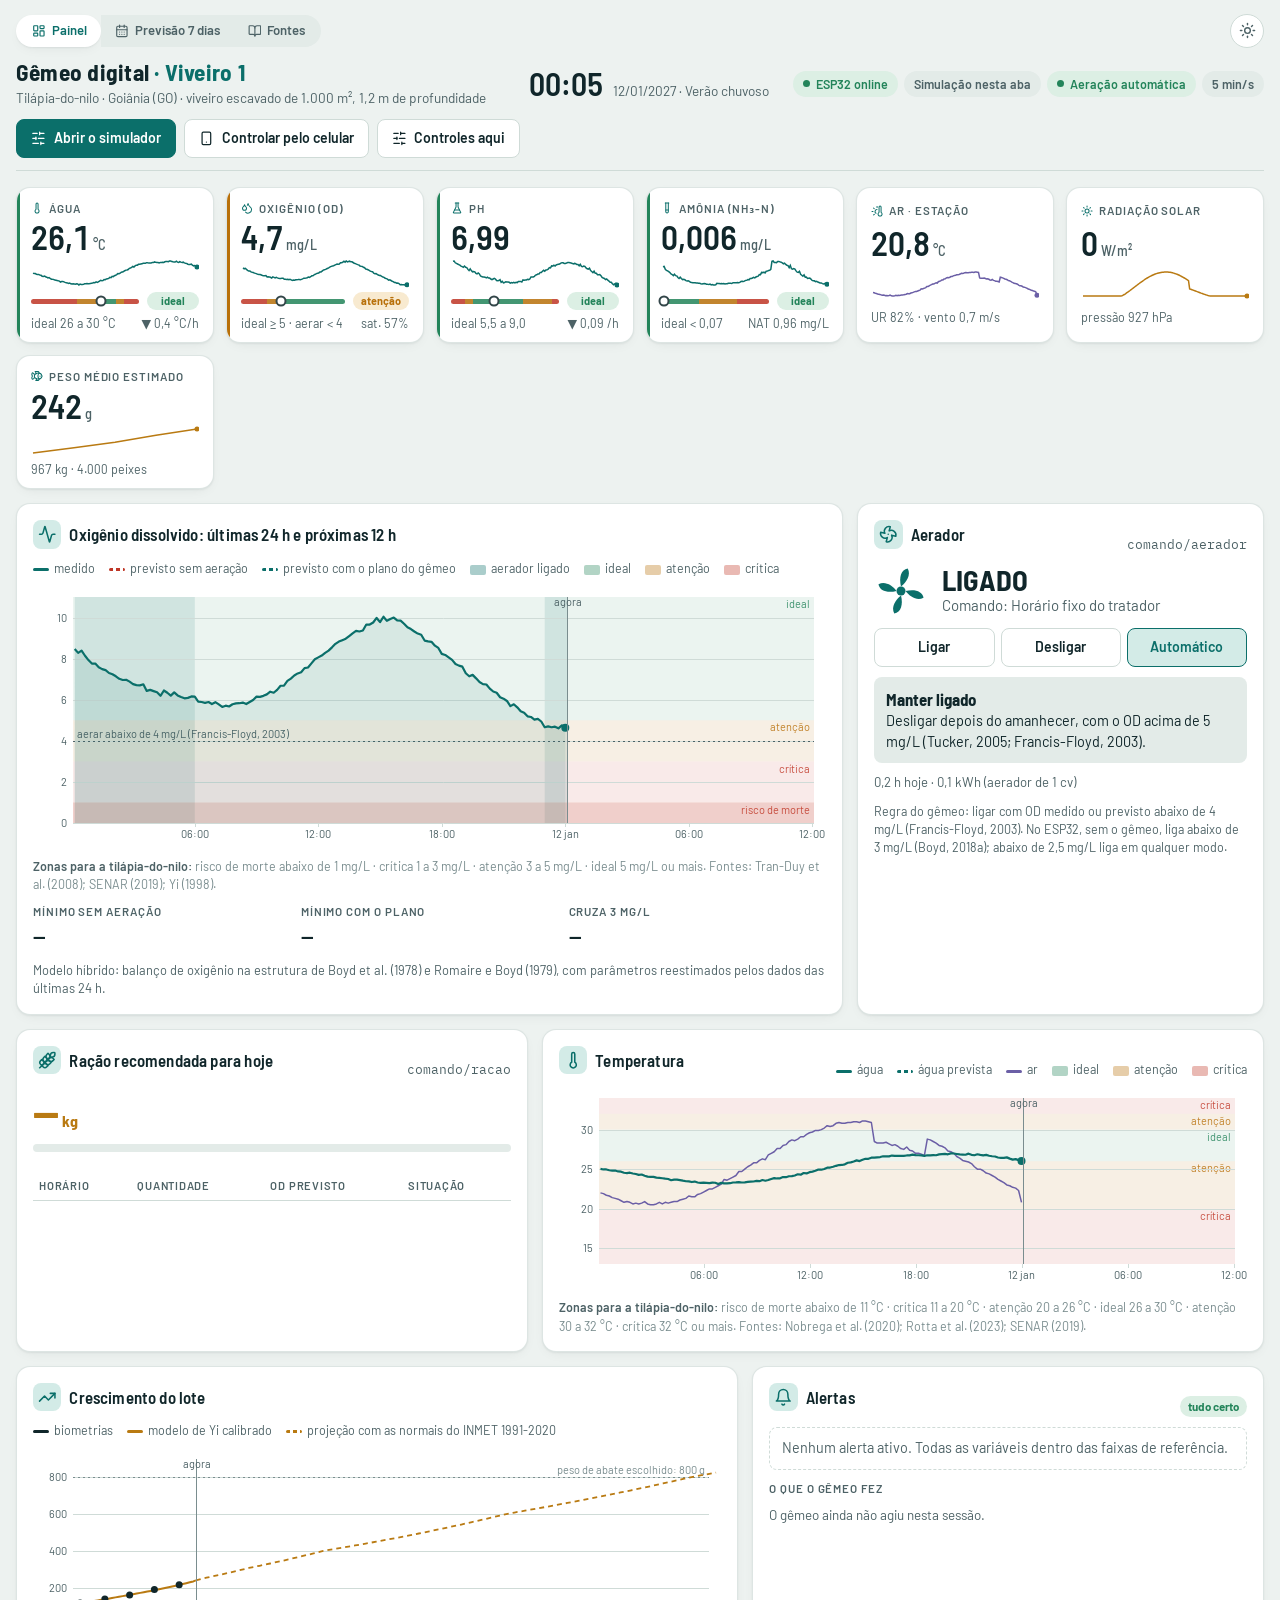
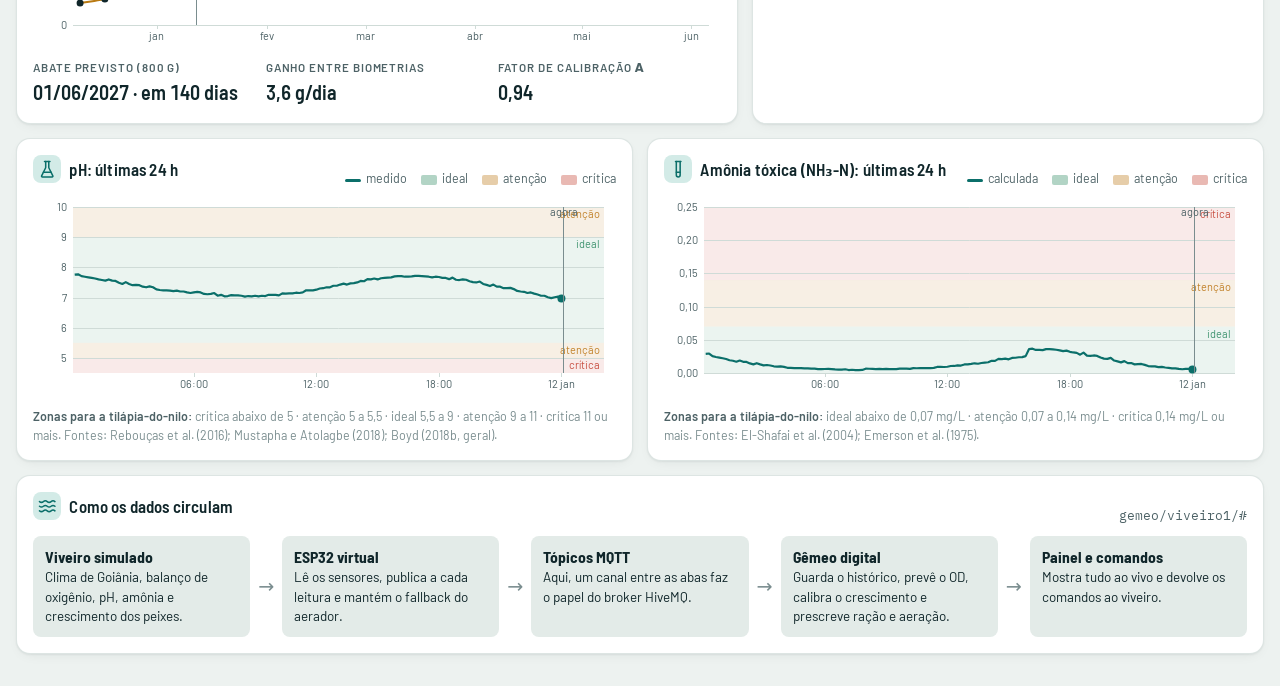
==== index.html @ 89dd5290 "Site do gêmeo digital da tilápia (GitHub Pages) Painel, simulador, previsão de 7 dias e fontes na ra" ====
<!doctype html>
<html lang="pt-BR">
<head>
<meta charset="utf-8">
<meta name="viewport" content="width=device-width, initial-scale=1, viewport-fit=cover">
<title>Gêmeo da Tilápia</title>
<meta name="claude:viewport-fit-sides" content="cover">
<link rel="preconnect" href="https://fonts.googleapis.com"><link rel="preconnect" href="https://fonts.gstatic.com" crossorigin><link rel="stylesheet" href="https://fonts.googleapis.com/css2?family=Barlow:wght@400;500;600;700&family=Barlow+Semi+Condensed:wght@500;600;700&family=IBM+Plex+Mono:wght@400;500&display=swap">
<style>
/* Layout: faixa de status no topo, linha de leituras, grade de 12 colunas com o OD como peça central */
:root {
  --bg: #edf2f0; --surface: #ffffff; --surface-2: #e3ebe8; --ink: #10262a; --ink-2: #4d6266; --ink-3: #7a8d8f;
  --line: #cfdbd7; --accent: #0b6f6a; --accent-soft: #d3ebe7; --racao: #b97a12; --ar: #6b5fa6;
  --ok: #23845a; --ok-soft: #dcefe4; --warn: #b8700a; --warn-soft: #f8ead0; --crit: #bf3626; --crit-soft: #f7dcd7;
  --font-ui: "Barlow", "Segoe UI", system-ui, sans-serif;
  --font-num: "Barlow Semi Condensed", "Barlow", "Arial Narrow", system-ui, sans-serif;
  --font-mono: "IBM Plex Mono", ui-monospace, "SFMono-Regular", Menlo, Consolas, monospace;
  --r: 10px;
}
@media (prefers-color-scheme: dark) { :root:not([data-theme="light"]) {
  --bg: #0f1216; --surface: #171b21; --surface-2: #222830; --ink: #e7eaef; --ink-2: #a5aebb; --ink-3: #6f7a88;
  --line: #2c333d; --accent: #45b8ac; --accent-soft: #1b2f30; --racao: #e5a842; --ar: #a99be6;
  --ok: #4cc38a; --ok-soft: #16291f; --warn: #eaa53c; --warn-soft: #2f2513; --crit: #f0705e; --crit-soft: #351b1a; color-scheme: dark; } }
:root[data-theme="dark"] {
  --bg: #0f1216; --surface: #171b21; --surface-2: #222830; --ink: #e7eaef; --ink-2: #a5aebb; --ink-3: #6f7a88;
  --line: #2c333d; --accent: #45b8ac; --accent-soft: #1b2f30; --racao: #e5a842; --ar: #a99be6;
  --ok: #4cc38a; --ok-soft: #16291f; --warn: #eaa53c; --warn-soft: #2f2513; --crit: #f0705e; --crit-soft: #351b1a; color-scheme: dark; }

* { box-sizing: border-box; }
[hidden] { display: none !important; }
html, body { margin: 0; }
body { background: var(--bg); color: var(--ink); font-family: var(--font-ui); font-size: 15px; line-height: 1.45;
  padding-left: max(16px, env(safe-area-inset-left, 0px)); padding-right: max(16px, env(safe-area-inset-right, 0px)); padding-block: 0 32px; }
body::before { content: ""; position: fixed; inset: 0 0 auto; height: env(safe-area-inset-top, 0px); z-index: 10; background: var(--bg); }
h1, h2, h3 { font-family: var(--font-num); text-wrap: balance; margin: 0; letter-spacing: .01em; }
h2 { font-size: 1.05rem; font-weight: 600; }
.num { font-family: var(--font-num); font-variant-numeric: tabular-nums; }
.mono { font-family: var(--font-mono); font-size: .8rem; }
.rotulo { font-size: .72rem; text-transform: uppercase; letter-spacing: .08em; color: var(--ink-2); font-weight: 600; }
.sutil { color: var(--ink-2); }
button, select, input { font: inherit; color: inherit; }
button { cursor: pointer; }
:focus-visible { outline: 2px solid var(--accent); outline-offset: 2px; }
a { color: var(--accent); }
.wrap { max-width: 1380px; margin: 0 auto; }

/* barra de status */
.topo { position: sticky; top: env(safe-area-inset-top, 0px); z-index: 5; background: var(--bg); display: flex; flex-wrap: wrap; align-items: center; gap: 12px 24px; padding-block: 14px 12px; border-bottom: 1px solid var(--line); margin-bottom: 16px; }
.marca { display: flex; flex-direction: column; gap: 2px; min-width: 0; margin-right: auto; }
.marca h1 { font-size: 1.45rem; font-weight: 700; line-height: 1.1; }
.marca h1 span { color: var(--accent); }
.marca p { margin: 0; font-size: .85rem; color: var(--ink-2); }
.relogio { display: flex; align-items: baseline; gap: 10px; }
.relogio .hora { font-family: var(--font-num); font-size: 2rem; font-weight: 600; font-variant-numeric: tabular-nums; line-height: 1; }
.relogio .data { font-size: .85rem; color: var(--ink-2); }
.chips { display: flex; flex-wrap: wrap; gap: 6px; }
.chip { display: inline-flex; align-items: center; gap: 6px; padding: 4px 10px; border-radius: 999px; font-size: .78rem; font-weight: 600; background: var(--surface-2); color: var(--ink-2); white-space: nowrap; }
.chip::before { content: ""; width: 7px; height: 7px; border-radius: 50%; background: currentColor; }
.chip.ok { background: var(--ok-soft); color: var(--ok); } .chip.warn { background: var(--warn-soft); color: var(--warn); } .chip.crit { background: var(--crit-soft); color: var(--crit); }
.chip.neutro::before { display: none; }
.acoes-topo { display: flex; gap: 8px; flex-wrap: wrap; }
.btn { display: inline-flex; align-items: center; justify-content: center; gap: 6px; padding: 8px 14px; border-radius: 8px; border: 1px solid var(--line); background: var(--surface); font-weight: 600; font-size: .88rem; text-decoration: none; color: var(--ink); }
.btn:hover { border-color: var(--accent); }
.btn.primario { background: var(--accent); border-color: var(--accent); color: var(--surface); }
.btn.ativo { background: var(--accent-soft); border-color: var(--accent); color: var(--accent); }
.btn.perigo { border-color: var(--crit); color: var(--crit); }
.btn:disabled { opacity: .5; cursor: not-allowed; }

/* leituras */
.leituras { display: grid; grid-template-columns: repeat(auto-fit, minmax(170px, 1fr)); gap: 10px; margin-bottom: 14px; }
.tile { background: var(--surface); border: 1px solid var(--line); border-radius: var(--r); padding: 12px 14px 10px; display: grid; gap: 4px; position: relative; overflow: hidden; min-width: 0; }
.tile::after { content: ""; position: absolute; left: 0; top: 0; bottom: 0; width: 4px; background: var(--estado, transparent); }
.tile[data-estado="ok"] { --estado: var(--ok); } .tile[data-estado="atencao"] { --estado: var(--warn); } .tile[data-estado="critico"] { --estado: var(--crit); background: color-mix(in srgb, var(--crit-soft) 55%, var(--surface)); }
.tile .valor { font-family: var(--font-num); font-size: 2rem; font-weight: 600; line-height: 1; font-variant-numeric: tabular-nums; }
.tile .valor small { font-size: .9rem; font-weight: 500; color: var(--ink-2); margin-left: 3px; }
.tile .ref { font-size: .75rem; color: var(--ink-3); }
.tile canvas { width: 100%; height: 30px; display: block; }
.tile .linha2 { display: flex; justify-content: space-between; gap: 8px; font-size: .78rem; color: var(--ink-2); }

/* grade principal */
.grade { display: grid; grid-template-columns: repeat(12, minmax(0, 1fr)); gap: 14px; }
.card { background: var(--surface); border: 1px solid var(--line); border-radius: var(--r); padding: 16px; min-width: 0; display: flex; flex-direction: column; gap: 10px; }
.card header { display: flex; justify-content: space-between; align-items: baseline; gap: 10px; flex-wrap: wrap; }
.s8 { grid-column: span 8; } .s4 { grid-column: span 4; } .s6 { grid-column: span 6; } .s5 { grid-column: span 5; } .s7 { grid-column: span 7; } .s12 { grid-column: span 12; }
@media (max-width: 980px) { .s8, .s4, .s6, .s5, .s7 { grid-column: span 12; } }
.grafico { width: 100%; height: 260px; display: block; }
.grafico.baixo { height: 200px; }
.legenda { display: flex; flex-wrap: wrap; gap: 4px 14px; font-size: .78rem; color: var(--ink-2); }
.legenda i { display: inline-block; width: 16px; height: 3px; border-radius: 2px; vertical-align: middle; margin-right: 5px; background: var(--c); }
.legenda i.tr { background: repeating-linear-gradient(90deg, var(--c) 0 4px, transparent 4px 7px); }
.legenda i.bloco { height: 10px; opacity: .35; }
.resumo-od { display: grid; grid-template-columns: repeat(auto-fit, minmax(150px, 1fr)); gap: 10px; }
.kv { display: grid; gap: 2px; }
.kv b { font-family: var(--font-num); font-size: 1.25rem; font-weight: 600; font-variant-numeric: tabular-nums; }

/* aerador */
.aerador-estado { display: flex; align-items: center; gap: 14px; }
.helice { width: 54px; height: 54px; flex: none; color: var(--ink-3); }
.ligado .helice { color: var(--accent); animation: girar 1.2s linear infinite; }
@keyframes girar { to { transform: rotate(360deg); } }
@media (prefers-reduced-motion: reduce) { .ligado .helice { animation: none; } }
.aerador-estado .grande { font-family: var(--font-num); font-size: 1.8rem; font-weight: 700; line-height: 1; }
.botoes { display: grid; grid-template-columns: repeat(3, 1fr); gap: 6px; }
.recomendacao { background: var(--surface-2); border-radius: 8px; padding: 10px 12px; font-size: .9rem; }
.recomendacao strong { display: block; font-family: var(--font-num); font-size: 1.05rem; }

/* ração */
.racao-total { display: flex; align-items: baseline; gap: 12px; flex-wrap: wrap; }
.racao-total .grande { font-family: var(--font-num); font-size: 2.6rem; font-weight: 700; color: var(--racao); line-height: 1; font-variant-numeric: tabular-nums; }
.barra-comp { height: 8px; border-radius: 4px; background: var(--surface-2); position: relative; overflow: hidden; }
.barra-comp span { position: absolute; inset: 0 auto 0 0; background: var(--racao); border-radius: 4px; }
table { width: 100%; border-collapse: collapse; font-size: .88rem; }
th { text-align: left; font-size: .7rem; text-transform: uppercase; letter-spacing: .07em; color: var(--ink-2); font-weight: 600; padding: 6px 6px; border-bottom: 1px solid var(--line); }
td { padding: 7px 6px; border-bottom: 1px solid var(--line); font-variant-numeric: tabular-nums; }
tr:last-child td { border-bottom: 0; }
.tabela-rolagem { overflow-x: auto; }
.pill { display: inline-block; padding: 2px 8px; border-radius: 999px; font-size: .72rem; font-weight: 700; background: var(--surface-2); color: var(--ink-2); }
.pill.ok { background: var(--ok-soft); color: var(--ok); } .pill.warn { background: var(--warn-soft); color: var(--warn); } .pill.crit { background: var(--crit-soft); color: var(--crit); }

/* alertas */
.lista { display: grid; gap: 8px; margin: 0; padding: 0; list-style: none; }
.alerta { display: grid; grid-template-columns: auto 1fr; gap: 2px 10px; padding: 10px 12px; border-radius: 8px; background: var(--surface-2); }
.alerta .marcador { grid-row: span 2; width: 10px; height: 10px; border-radius: 50%; margin-top: 6px; background: var(--ink-3); }
.alerta.critico { background: var(--crit-soft); } .alerta.critico .marcador { background: var(--crit); }
.alerta.atencao { background: var(--warn-soft); } .alerta.atencao .marcador { background: var(--warn); }
.alerta b { font-size: .92rem; } .alerta span { font-size: .84rem; color: var(--ink-2); }
.vazio { color: var(--ink-2); font-size: .9rem; padding: 10px 12px; border: 1px dashed var(--line); border-radius: 8px; }
.log { list-style: none; margin: 0; padding: 0; display: grid; gap: 4px; max-height: 210px; overflow-y: auto; font-size: .84rem; }
.log li { display: grid; grid-template-columns: 52px 1fr; gap: 8px; }
.log li.sutil { display: block; }
.log time { color: var(--ink-3); font-family: var(--font-num); font-variant-numeric: tabular-nums; }

/* arquitetura */
.fluxo { display: flex; flex-wrap: wrap; gap: 8px; align-items: stretch; }
.fluxo div { flex: 1 1 160px; background: var(--surface-2); border-radius: 8px; padding: 10px 12px; font-size: .84rem; min-width: 0; }
.fluxo div b { display: block; font-family: var(--font-num); font-size: .98rem; }
.fluxo .seta { flex: 0 0 auto; background: none; padding: 0; align-self: center; color: var(--ink-3); font-size: 1.2rem; }
@media (max-width: 700px) { .fluxo .seta { display: none; } }

/* simulador */
.controles { display: grid; grid-template-columns: repeat(12, minmax(0, 1fr)); gap: 14px; }
.eventos { display: grid; grid-template-columns: repeat(auto-fit, minmax(210px, 1fr)); gap: 8px; }
.evento { text-align: left; padding: 10px 12px; border-radius: 8px; border: 1px solid var(--line); background: var(--surface); display: grid; gap: 2px; }
.evento:hover { border-color: var(--accent); background: var(--accent-soft); }
.evento b { font-family: var(--font-num); font-size: 1rem; }
.evento span { font-size: .8rem; color: var(--ink-2); }
.evento.ativo { border-color: var(--accent); background: var(--accent-soft); }
.slider { display: grid; grid-template-columns: 1fr auto; gap: 4px 10px; align-items: center; padding-block: 6px; border-bottom: 1px solid var(--line); }
.slider:last-child { border-bottom: 0; }
.slider label { font-weight: 600; font-size: .9rem; }
.slider output { font-family: var(--font-num); font-size: 1.2rem; font-weight: 600; font-variant-numeric: tabular-nums; text-align: right; }
.slider input[type=range] { grid-column: span 2; width: 100%; accent-color: var(--accent); }
.slider .opcoes { grid-column: span 2; display: flex; gap: 12px; flex-wrap: wrap; font-size: .8rem; color: var(--ink-2); }
.alternar { display: flex; align-items: center; justify-content: space-between; gap: 10px; padding-block: 8px; border-bottom: 1px solid var(--line); }
.alternar:last-child { border-bottom: 0; }
.alternar label { font-weight: 600; font-size: .9rem; }
.alternar small { display: block; font-weight: 400; color: var(--ink-2); font-size: .8rem; }
.troca { appearance: none; width: 44px; height: 24px; border-radius: 12px; background: var(--surface-2); border: 1px solid var(--line); position: relative; cursor: pointer; flex: none; }
.troca::after { content: ""; position: absolute; top: 2px; left: 2px; width: 18px; height: 18px; border-radius: 50%; background: var(--ink-3); transition: transform .15s; }
.troca:checked { background: var(--accent); border-color: var(--accent); }
.troca:checked::after { transform: translateX(20px); background: var(--surface); }
.velocidades { display: flex; flex-wrap: wrap; gap: 4px; }
.velocidades .btn { padding: 6px 10px; font-size: .8rem; }
.mensagens { font-family: var(--font-mono); font-size: .76rem; background: var(--surface-2); border-radius: 8px; padding: 10px; max-height: 260px; overflow: auto; white-space: pre; line-height: 1.55; }
.mensagens .top { color: var(--accent); }
.comp td:nth-child(2), .comp td:nth-child(3), .comp th:nth-child(2), .comp th:nth-child(3) { text-align: right; }
.melhor { color: var(--ok); font-weight: 700; }

/* gaveta do simulador interno */
.gaveta { position: fixed; inset: 0 0 0 auto; width: min(560px, 100%); background: var(--bg); border-left: 1px solid var(--line); z-index: 20; overflow-y: auto;
  padding: calc(16px + env(safe-area-inset-top, 0px)) max(16px, env(safe-area-inset-right, 0px)) calc(24px + env(safe-area-inset-bottom, 0px)) 16px; box-shadow: -12px 0 30px rgba(0,0,0,.18); }
.gaveta .controles > * { grid-column: span 12 !important; }
.gaveta-topo { display: flex; justify-content: space-between; align-items: center; gap: 10px; margin-bottom: 12px; }
.aviso { padding: 10px 14px; border-radius: 8px; background: var(--warn-soft); color: var(--ink); margin-bottom: 14px; display: flex; gap: 12px; align-items: center; flex-wrap: wrap; justify-content: space-between; }

.fonte-zona { margin: 0; font-size: .78rem; color: var(--ink-3); }
.fonte-zona b { color: var(--ink-2); font-weight: 600; }

/* navegação entre as páginas */
.abas { flex-basis: 100%; display: flex; flex-wrap: wrap; gap: 4px; margin-bottom: -4px; }
.abas a, .abas button { font-family: inherit; cursor: pointer; background: none; padding: 4px 10px; border-radius: 999px; font-size: .82rem; font-weight: 600; color: var(--ink-2); text-decoration: none; border: 1px solid transparent; }
.abas a:hover, .abas button:hover { color: var(--accent); border-color: var(--line); }
.abas a[aria-current="page"], .abas button[aria-current="page"] { background: var(--accent-soft); color: var(--accent); }
/* aba Previsão */
.dias { display: grid; grid-template-columns: repeat(7, minmax(0, 1fr)); gap: 10px; margin-bottom: 14px; }
@media (max-width: 980px) { .dias { grid-template-columns: repeat(auto-fill, minmax(140px, 1fr)); } }
.dia { background: var(--surface); border: 1px solid var(--line); border-radius: var(--r); padding: 10px 12px; display: grid; gap: 4px; position: relative; overflow: hidden; min-width: 0; }
.dia::after { content: ""; position: absolute; left: 0; right: 0; top: 0; height: 4px; background: var(--estado, transparent); }
.dia[data-estado="ok"] { --estado: var(--ok); } .dia[data-estado="atencao"] { --estado: var(--warn); } .dia[data-estado="critico"] { --estado: var(--crit); }
.dia .nome { font-weight: 700; font-size: .95rem; } .dia .nome small { font-weight: 500; color: var(--ink-2); margin-left: 4px; }
.dia .temps { font-family: var(--font-num); font-size: 1.35rem; font-weight: 600; font-variant-numeric: tabular-nums; }
.dia .temps small { font-size: .95rem; color: var(--ink-2); font-weight: 500; }
.dia .det { font-size: .76rem; color: var(--ink-2); display: grid; gap: 1px; }
.dia .agua { font-size: .8rem; font-weight: 600; }
table.consequencias td { vertical-align: top; }
table.consequencias ul { margin: 0; padding-left: 16px; display: grid; gap: 4px; }
table.consequencias li.critico::marker { color: var(--crit); } table.consequencias li.atencao::marker { color: var(--warn); }
.ref { color: var(--ink-3); font-size: .76rem; }
.limiar { color: var(--warn); font-size: .72rem; font-weight: 600; }
.resumo-semana { display: grid; gap: 12px; }
/* aba Fontes */
.biblio { margin: 0; padding-left: 20px; display: grid; gap: 8px; font-size: .86rem; }
.biblio a { color: var(--accent); word-break: break-all; }
.pill.info { background: var(--accent-soft); color: var(--accent); }
.tabela-rolagem { overflow-x: auto; }
.pill { white-space: nowrap; }
.barra-pv { display: flex; flex-wrap: wrap; align-items: center; justify-content: space-between; gap: 10px; margin-bottom: 14px; }
/* blocos de leitura com altura estável: o rodapé nunca quebra linha */
.tile .linha2 { white-space: nowrap; min-height: 1.3em; font-variant-numeric: tabular-nums; }
.tile .linha2 span { overflow: hidden; text-overflow: ellipsis; min-width: 0; }
.tile .linha2 span:first-child { flex: 0 1 auto; } .tile .linha2 span:last-child { flex: 0 1 auto; text-align: right; }
.tile .linha2 span:empty { display: none; }
.tile .rotulo { white-space: nowrap; overflow: hidden; text-overflow: ellipsis; }
.tile .valor { white-space: nowrap; }
.chip { white-space: nowrap; font-variant-numeric: tabular-nums; }

/* ---- refinamento visual: ícones Lucide, cartões com elevação, régua de zonas ---- */
:root { --r: 14px; --sombra: 0 1px 2px rgb(16 38 42 / .06), 0 4px 14px -6px rgb(16 38 42 / .10); }
@media (prefers-color-scheme: dark) { :root:not([data-theme="light"]) { --sombra: 0 1px 2px rgb(0 0 0 / .35), 0 6px 18px -8px rgb(0 0 0 / .5); } }
:root[data-theme="dark"] { --sombra: 0 1px 2px rgb(0 0 0 / .35), 0 6px 18px -8px rgb(0 0 0 / .5); }
.ic { width: 1.05em; height: 1.05em; flex: none; vertical-align: -0.16em; }
.card, .tile, .dia { box-shadow: var(--sombra); border-color: color-mix(in srgb, var(--line) 70%, transparent); }
.card h2 { display: inline-flex; align-items: center; gap: 8px; }
.card h2 .ic { color: var(--accent); width: 1.1em; height: 1.1em; padding: 5px; box-sizing: content-box; border-radius: 8px; background: var(--accent-soft); }
.tile .rotulo { display: flex; align-items: center; gap: 6px; }
.tile .rotulo .ic { color: var(--accent); }
.tile::after { width: 3px; }
.btn .ic { margin-right: 2px; }
.abas { gap: 0; margin-bottom: 0; }
.abas a, .abas button { display: inline-flex; align-items: center; gap: 6px; padding: 6px 14px; border: 0; border-radius: 0; background: var(--surface-2); }
.abas > :first-child { border-radius: 999px 0 0 999px; padding-left: 16px; } .abas > :last-child { border-radius: 0 999px 999px 0; padding-right: 16px; }
.abas a[aria-current="page"], .abas button[aria-current="page"] { border-radius: 999px; }
.abas a[aria-current="page"], .abas button[aria-current="page"] { background: var(--surface); color: var(--accent); box-shadow: var(--sombra); }
.regua-linha { display: flex; align-items: center; gap: 8px; min-height: 18px; }
.regua-linha .regua { flex: 1; }
.selo { font-size: .68rem; font-weight: 700; padding: 1px 8px; border-radius: 999px; background: var(--surface-2); color: var(--ink-2); white-space: nowrap; }
.selo:empty { visibility: hidden; }
.selo { min-width: 52px; text-align: center; }
.selo[data-nivel="ideal"] { background: var(--ok-soft); color: var(--ok); }
.selo[data-nivel="atencao"] { background: var(--warn-soft); color: var(--warn); }
.selo[data-nivel="critico"], .selo[data-nivel="morte"] { background: var(--crit-soft); color: var(--crit); }
.regua { position: relative; height: 5px; border-radius: 999px; opacity: .85; margin: 2px 0 1px; }
.regua b { position: absolute; top: 50%; width: 11px; height: 11px; border-radius: 50%; background: var(--surface); border: 2.5px solid var(--ink); transform: translate(-50%, -50%); transition: left .4s ease; }
.leituras { gap: 12px; }
.tile .valor { font-size: 2.1rem; }

/* linha das abas com o botão de tema */
.linha-abas { flex-basis: 100%; display: flex; align-items: center; justify-content: space-between; gap: 8px; }
.linha-abas .abas { flex-basis: auto; }
.bt-tema { display: inline-flex; align-items: center; justify-content: center; width: 34px; height: 34px; border-radius: 999px; border: 1px solid var(--line); background: var(--surface); color: var(--ink-2); padding: 0; }
.bt-tema:hover { color: var(--accent); border-color: var(--accent); }
.bt-tema .ic { width: 17px; height: 17px; }
.bt-tema .ic-lua { display: none; }
:root[data-theme="dark"] .bt-tema .ic-sol { display: none; } :root[data-theme="dark"] .bt-tema .ic-lua { display: inline; }
@media (prefers-color-scheme: dark) { :root:not([data-theme="light"]) .bt-tema .ic-sol { display: none; } :root:not([data-theme="light"]) .bt-tema .ic-lua { display: inline; } }

/* janela do QR code */
.modal { position: fixed; inset: 0; z-index: 50; background: rgb(0 0 0 / .45); display: grid; place-items: center; padding: 16px; }
.modal-caixa { background: var(--surface); color: var(--ink); border-radius: var(--r); box-shadow: var(--sombra); padding: 18px; width: min(420px, 100%); display: grid; gap: 12px; }
.modal-topo { display: flex; justify-content: space-between; align-items: center; gap: 10px; }
.modal-topo h2 { display: inline-flex; align-items: center; gap: 8px; }
.mc-qr { background: #fff; border-radius: 10px; padding: 10px; width: min(260px, 100%); margin: 0 auto; }
.mc-qr svg { display: block; width: 100%; height: auto; }
.mc-url { text-align: center; font-size: .95rem; word-break: break-all; margin: 0; color: var(--accent); }
.mc-config { display: grid; gap: 10px; }
.mc-config label { display: grid; gap: 4px; font-size: .8rem; color: var(--ink-2); font-weight: 600; }
.mc-config input { padding: 8px 10px; border-radius: 8px; border: 1px solid var(--line); background: var(--bg); font-size: .9rem; }
.mc-config details { display: grid; gap: 8px; font-size: .85rem; } .mc-config summary { cursor: pointer; color: var(--ink-2); }
.mc-config details[open] label { margin-top: 8px; }
#mc-estado { justify-self: center; }

</style>
</head>
<body>
<div class="wrap">
  <header class="topo">
    <div class="linha-abas"><nav class="abas" role="tablist" aria-label="Seções do gêmeo"><button role="tab" data-vista="painel" aria-current="page"><svg class="ic" viewBox="0 0 24 24" fill="none" stroke="currentColor" stroke-width="2" stroke-linecap="round" stroke-linejoin="round" aria-hidden="true"><rect width="7" height="9" x="3" y="3" rx="1" /> <rect width="7" height="5" x="14" y="3" rx="1" /> <rect width="7" height="9" x="14" y="12" rx="1" /> <rect width="7" height="5" x="3" y="16" rx="1" /></svg>Painel</button><button role="tab" data-vista="previsao"><svg class="ic" viewBox="0 0 24 24" fill="none" stroke="currentColor" stroke-width="2" stroke-linecap="round" stroke-linejoin="round" aria-hidden="true"><path d="M8 2v4" /> <path d="M16 2v4" /> <rect width="18" height="18" x="3" y="4" rx="2" /> <path d="M3 10h18" /> <path d="M8 14h.01" /> <path d="M12 14h.01" /> <path d="M16 14h.01" /> <path d="M8 18h.01" /> <path d="M12 18h.01" /> <path d="M16 18h.01" /></svg>Previsão 7 dias</button><button role="tab" data-vista="fontes"><svg class="ic" viewBox="0 0 24 24" fill="none" stroke="currentColor" stroke-width="2" stroke-linecap="round" stroke-linejoin="round" aria-hidden="true"><path d="M12 7v14" /> <path d="M3 18a1 1 0 0 1-1-1V4a1 1 0 0 1 1-1h5a4 4 0 0 1 4 4 4 4 0 0 1 4-4h5a1 1 0 0 1 1 1v13a1 1 0 0 1-1 1h-6a3 3 0 0 0-3 3 3 3 0 0 0-3-3z" /></svg>Fontes</button></nav><button class="bt-tema" id="bt-tema" type="button" aria-label="Alternar tema claro e escuro" title="Tema claro / escuro"><span class="ic-sol"><svg class="ic" viewBox="0 0 24 24" fill="none" stroke="currentColor" stroke-width="2" stroke-linecap="round" stroke-linejoin="round" aria-hidden="true"><circle cx="12" cy="12" r="4" /> <path d="M12 2v2" /> <path d="M12 20v2" /> <path d="m4.93 4.93 1.41 1.41" /> <path d="m17.66 17.66 1.41 1.41" /> <path d="M2 12h2" /> <path d="M20 12h2" /> <path d="m6.34 17.66-1.41 1.41" /> <path d="m19.07 4.93-1.41 1.41" /></svg></span><span class="ic-lua"><svg class="ic" viewBox="0 0 24 24" fill="none" stroke="currentColor" stroke-width="2" stroke-linecap="round" stroke-linejoin="round" aria-hidden="true"><path d="M12 3a6 6 0 0 0 9 9 9 9 0 1 1-9-9Z" /></svg></span></button></div>
    <div class="marca">
      <h1>Gêmeo digital <span>· Viveiro 1</span></h1>
      <p>Tilápia-do-nilo · Goiânia (GO) · viveiro escavado de 1.000 m², 1,2 m de profundidade</p>
    </div>
    <div class="relogio"><span class="hora" id="hora">--:--</span><span class="data" id="data">carregando</span></div>
    <div class="chips">
      <span class="chip" id="chip-disp">ESP32</span>
      <span class="chip neutro" id="chip-fonte">Procurando simulador</span>
      <span class="chip" id="chip-aer">Aeração</span>
      <span class="chip neutro" id="chip-vel"></span>
    </div>
    <div class="acoes-topo">
      <a class="btn primario" href="simulador.html" target="_blank" rel="opener" id="bt-abrir-sim"><svg class="ic" viewBox="0 0 24 24" fill="none" stroke="currentColor" stroke-width="2" stroke-linecap="round" stroke-linejoin="round" aria-hidden="true"><line x1="21" x2="14" y1="4" y2="4" /> <line x1="10" x2="3" y1="4" y2="4" /> <line x1="21" x2="12" y1="12" y2="12" /> <line x1="8" x2="3" y1="12" y2="12" /> <line x1="21" x2="16" y1="20" y2="20" /> <line x1="12" x2="3" y1="20" y2="20" /> <line x1="14" x2="14" y1="2" y2="6" /> <line x1="8" x2="8" y1="10" y2="14" /> <line x1="16" x2="16" y1="18" y2="22" /></svg>Abrir o simulador</a>
      <button class="btn" id="bt-celular" hidden><svg class="ic" viewBox="0 0 24 24" fill="none" stroke="currentColor" stroke-width="2" stroke-linecap="round" stroke-linejoin="round" aria-hidden="true"><rect width="14" height="20" x="5" y="2" rx="2" ry="2" /> <path d="M12 18h.01" /></svg>Controlar pelo celular</button>
      <button class="btn" id="bt-controles" hidden><svg class="ic" viewBox="0 0 24 24" fill="none" stroke="currentColor" stroke-width="2" stroke-linecap="round" stroke-linejoin="round" aria-hidden="true"><line x1="21" x2="14" y1="4" y2="4" /> <line x1="10" x2="3" y1="4" y2="4" /> <line x1="21" x2="12" y1="12" y2="12" /> <line x1="8" x2="3" y1="12" y2="12" /> <line x1="21" x2="16" y1="20" y2="20" /> <line x1="12" x2="3" y1="20" y2="20" /> <line x1="14" x2="14" y1="2" y2="6" /> <line x1="8" x2="8" y1="10" y2="14" /> <line x1="16" x2="16" y1="18" y2="22" /></svg>Controles aqui</button>
    </div>
  </header>

  <div id="vista-painel">
  <div class="aviso" id="aviso-parado" hidden>
    <span>O simulador parou de enviar dados (a aba foi fechada ou está em segundo plano).</span>
    <button class="btn" id="bt-rodar-aqui">Rodar a simulação nesta aba</button>
  </div>
  <div class="aviso" id="aviso-offline" hidden><span id="aviso-offline-txt"></span></div>

  <section class="leituras" aria-label="Leituras atuais">
    <div class="tile" id="t-temp"><span class="rotulo"><svg class="ic" viewBox="0 0 24 24" fill="none" stroke="currentColor" stroke-width="2" stroke-linecap="round" stroke-linejoin="round" aria-hidden="true"><path d="M14 4v10.54a4 4 0 1 1-4 0V4a2 2 0 0 1 4 0Z" /></svg>Água</span><span class="valor">--</span><canvas aria-hidden="true"></canvas><div class="regua-linha"><div class="regua" aria-hidden="true"><b></b></div><span class="selo"></span></div><div class="linha2"><span>ideal 26 a 30 °C</span><span></span></div></div>
    <div class="tile" id="t-od"><span class="rotulo"><svg class="ic" viewBox="0 0 24 24" fill="none" stroke="currentColor" stroke-width="2" stroke-linecap="round" stroke-linejoin="round" aria-hidden="true"><path d="M7 16.3c2.2 0 4-1.83 4-4.05 0-1.16-.57-2.26-1.71-3.19S7.29 6.75 7 5.3c-.29 1.45-1.14 2.84-2.29 3.76S3 11.1 3 12.25c0 2.22 1.8 4.05 4 4.05z" /> <path d="M12.56 6.6A10.97 10.97 0 0 0 14 3.02c.5 2.5 2 4.9 4 6.5s3 3.5 3 5.5a6.98 6.98 0 0 1-11.91 4.97" /></svg>Oxigênio (OD)</span><span class="valor">--</span><canvas aria-hidden="true"></canvas><div class="regua-linha"><div class="regua" aria-hidden="true"><b></b></div><span class="selo"></span></div><div class="linha2"><span>ideal ≥ 5 · aerar &lt; 4</span><span></span></div></div>
    <div class="tile" id="t-ph"><span class="rotulo"><svg class="ic" viewBox="0 0 24 24" fill="none" stroke="currentColor" stroke-width="2" stroke-linecap="round" stroke-linejoin="round" aria-hidden="true"><path d="M10 2v7.527a2 2 0 0 1-.211.896L4.72 20.55a1 1 0 0 0 .9 1.45h12.76a1 1 0 0 0 .9-1.45l-5.069-10.127A2 2 0 0 1 14 9.527V2" /> <path d="M8.5 2h7" /> <path d="M7 16h10" /></svg>pH</span><span class="valor">--</span><canvas aria-hidden="true"></canvas><div class="regua-linha"><div class="regua" aria-hidden="true"><b></b></div><span class="selo"></span></div><div class="linha2"><span>ideal 5,5 a 9,0</span><span></span></div></div>
    <div class="tile" id="t-nh3"><span class="rotulo"><svg class="ic" viewBox="0 0 24 24" fill="none" stroke="currentColor" stroke-width="2" stroke-linecap="round" stroke-linejoin="round" aria-hidden="true"><path d="M14.5 2v17.5c0 1.4-1.1 2.5-2.5 2.5c-1.4 0-2.5-1.1-2.5-2.5V2" /> <path d="M8.5 2h7" /> <path d="M14.5 16h-5" /></svg>Amônia (NH₃-N)</span><span class="valor">--</span><canvas aria-hidden="true"></canvas><div class="regua-linha"><div class="regua" aria-hidden="true"><b></b></div><span class="selo"></span></div><div class="linha2"><span>ideal &lt; 0,07</span><span></span></div></div>
    <div class="tile" id="t-ar"><span class="rotulo"><svg class="ic" viewBox="0 0 24 24" fill="none" stroke="currentColor" stroke-width="2" stroke-linecap="round" stroke-linejoin="round" aria-hidden="true"><path d="M12 9a4 4 0 0 0-2 7.5" /> <path d="M12 3v2" /> <path d="m6.6 18.4-1.4 1.4" /> <path d="M20 4v10.54a4 4 0 1 1-4 0V4a2 2 0 0 1 4 0Z" /> <path d="M4 13H2" /> <path d="M6.34 7.34 4.93 5.93" /></svg>Ar · estação</span><span class="valor">--</span><canvas aria-hidden="true"></canvas><div class="linha2"><span></span><span></span></div></div>
    <div class="tile" id="t-sol"><span class="rotulo"><svg class="ic" viewBox="0 0 24 24" fill="none" stroke="currentColor" stroke-width="2" stroke-linecap="round" stroke-linejoin="round" aria-hidden="true"><circle cx="12" cy="12" r="4" /> <path d="M12 2v2" /> <path d="M12 20v2" /> <path d="m4.93 4.93 1.41 1.41" /> <path d="m17.66 17.66 1.41 1.41" /> <path d="M2 12h2" /> <path d="M20 12h2" /> <path d="m6.34 17.66-1.41 1.41" /> <path d="m19.07 4.93-1.41 1.41" /></svg>Radiação solar</span><span class="valor">--</span><canvas aria-hidden="true"></canvas><div class="linha2"><span></span><span></span></div></div>
    <div class="tile" id="t-peixe"><span class="rotulo"><svg class="ic" viewBox="0 0 24 24" fill="none" stroke="currentColor" stroke-width="2" stroke-linecap="round" stroke-linejoin="round" aria-hidden="true"><path d="M6.5 12c.94-3.46 4.94-6 8.5-6 3.56 0 6.06 2.54 7 6-.94 3.47-3.44 6-7 6s-7.56-2.53-8.5-6Z" /> <path d="M18 12v.5" /> <path d="M16 17.93a9.77 9.77 0 0 1 0-11.86" /> <path d="M7 10.67C7 8 5.58 5.97 2.73 5.5c-1 1.5-1 5 .23 6.5-1.24 1.5-1.24 5-.23 6.5C5.58 18.03 7 16 7 13.33" /> <path d="M10.46 7.26C10.2 5.88 9.17 4.24 8 3h5.8a2 2 0 0 1 1.98 1.67l.23 1.4" /> <path d="m16.01 17.93-.23 1.4A2 2 0 0 1 13.8 21H9.5a5.96 5.96 0 0 0 1.49-3.98" /></svg>Peso médio estimado</span><span class="valor">--</span><canvas aria-hidden="true"></canvas><div class="linha2"><span></span><span></span></div></div>
  </section>

  <main class="grade">
    <article class="card s8">
      <header><h2><svg class="ic" viewBox="0 0 24 24" fill="none" stroke="currentColor" stroke-width="2" stroke-linecap="round" stroke-linejoin="round" aria-hidden="true"><path d="M22 12h-2.48a2 2 0 0 0-1.93 1.46l-2.35 8.36a.25.25 0 0 1-.48 0L9.24 2.18a.25.25 0 0 0-.48 0l-2.35 8.36A2 2 0 0 1 4.49 12H2" /></svg>Oxigênio dissolvido: últimas 24 h e próximas 12 h</h2>
        <div class="legenda"><span><i style="--c:var(--accent)"></i>medido</span><span><i class="tr" style="--c:var(--crit)"></i>previsto sem aeração</span><span><i class="tr" style="--c:var(--accent)"></i>previsto com o plano do gêmeo</span><span><i class="bloco" style="--c:var(--accent)"></i>aerador ligado</span><span><i class="bloco" style="--c:var(--ok)"></i>ideal</span><span><i class="bloco" style="--c:var(--warn)"></i>atenção</span><span><i class="bloco" style="--c:var(--crit)"></i>crítica</span></div>
      </header>
      <canvas class="grafico" id="g-od" role="img" aria-label="Gráfico do oxigênio dissolvido medido e previsto"></canvas>
      <p class="fonte-zona" data-zona="od"></p>
      <div class="resumo-od">
        <div class="kv"><span class="rotulo">Mínimo sem aeração</span><b id="od-min">--</b></div>
        <div class="kv"><span class="rotulo">Mínimo com o plano</span><b id="od-plano">--</b></div>
        <div class="kv"><span class="rotulo">Cruza 3 mg/L</span><b id="od-cruza">--</b></div>
      </div>
      <p class="sutil" style="margin:0;font-size:.8rem">Modelo híbrido: balanço de oxigênio na estrutura de Boyd et al. (1978) e Romaire e Boyd (1979), com parâmetros reestimados pelos dados das últimas 24 h. <span id="od-modelo"></span></p>
    </article>

    <aside class="card s4" id="aerador">
      <header><h2><svg class="ic" viewBox="0 0 24 24" fill="none" stroke="currentColor" stroke-width="2" stroke-linecap="round" stroke-linejoin="round" aria-hidden="true"><path d="M10.827 16.379a6.082 6.082 0 0 1-8.618-7.002l5.412 1.45a6.082 6.082 0 0 1 7.002-8.618l-1.45 5.412a6.082 6.082 0 0 1 8.618 7.002l-5.412-1.45a6.082 6.082 0 0 1-7.002 8.618l1.45-5.412Z" /> <path d="M12 12v.01" /></svg>Aerador</h2><span class="sutil mono">comando/aerador</span></header>
      <div class="aerador-estado">
        <svg class="helice" viewBox="0 0 48 48" aria-hidden="true"><g fill="currentColor"><circle cx="24" cy="24" r="4"/><path d="M24 20c-2-8 0-15 6-16 3 6-1 12-6 16z"/><path d="M28 24c8-2 15 0 16 6-6 3-12-1-16-6z"/><path d="M24 28c2 8 0 15-6 16-3-6 1-12 6-16z"/><path d="M20 24c-8 2-15 0-16-6 6-3 12 1 16 6z"/></g></svg>
        <div><div class="grande" id="aer-estado">--</div><div class="sutil" id="aer-origem"></div></div>
      </div>
      <div class="botoes">
        <button class="btn" id="bt-ligar">Ligar</button>
        <button class="btn" id="bt-desligar">Desligar</button>
        <button class="btn" id="bt-auto">Automático</button>
      </div>
      <div class="recomendacao" id="aer-rec"></div>
      <p class="sutil" style="margin:0;font-size:.82rem" id="aer-horas"></p>
      <p class="sutil" style="margin:0;font-size:.78rem">Regra do gêmeo: ligar com OD medido ou previsto abaixo de 4 mg/L (Francis-Floyd, 2003). No ESP32, sem o gêmeo, liga abaixo de 3 mg/L (Boyd, 2018a); abaixo de 2,5 mg/L liga em qualquer modo.</p>
    </aside>

    <article class="card s5">
      <header><h2><svg class="ic" viewBox="0 0 24 24" fill="none" stroke="currentColor" stroke-width="2" stroke-linecap="round" stroke-linejoin="round" aria-hidden="true"><path d="M2 22 16 8" /> <path d="M3.47 12.53 5 11l1.53 1.53a3.5 3.5 0 0 1 0 4.94L5 19l-1.53-1.53a3.5 3.5 0 0 1 0-4.94Z" /> <path d="M7.47 8.53 9 7l1.53 1.53a3.5 3.5 0 0 1 0 4.94L9 15l-1.53-1.53a3.5 3.5 0 0 1 0-4.94Z" /> <path d="M11.47 4.53 13 3l1.53 1.53a3.5 3.5 0 0 1 0 4.94L13 11l-1.53-1.53a3.5 3.5 0 0 1 0-4.94Z" /> <path d="M20 2h2v2a4 4 0 0 1-4 4h-2V6a4 4 0 0 1 4-4Z" /> <path d="M11.47 17.47 13 19l-1.53 1.53a3.5 3.5 0 0 1-4.94 0L5 19l1.53-1.53a3.5 3.5 0 0 1 4.94 0Z" /> <path d="M15.47 13.47 17 15l-1.53 1.53a3.5 3.5 0 0 1-4.94 0L9 15l1.53-1.53a3.5 3.5 0 0 1 4.94 0Z" /> <path d="M19.47 9.47 21 11l-1.53 1.53a3.5 3.5 0 0 1-4.94 0L13 11l1.53-1.53a3.5 3.5 0 0 1 4.94 0Z" /></svg>Ração recomendada para hoje</h2><span class="sutil mono">comando/racao</span></header>
      <div class="racao-total"><span class="grande"><span id="rac-total">--</span><small style="font-size:1rem"> kg</small></span><span class="sutil" id="rac-pct"></span></div>
      <div class="kv"><span class="sutil" id="rac-base" style="font-size:.85rem"></span><div class="barra-comp"><span id="rac-barra"></span></div></div>
      <p style="margin:0;font-size:.9rem" id="rac-motivo"></p>
      <div class="tabela-rolagem"><table><thead><tr><th>Horário</th><th>Quantidade</th><th>OD previsto</th><th>Situação</th></tr></thead><tbody id="rac-ref"></tbody></table></div>
      <p class="sutil" style="margin:0;font-size:.78rem" id="rac-calib"></p>
    </article>

    <article class="card s7">
      <header><h2><svg class="ic" viewBox="0 0 24 24" fill="none" stroke="currentColor" stroke-width="2" stroke-linecap="round" stroke-linejoin="round" aria-hidden="true"><path d="M14 4v10.54a4 4 0 1 1-4 0V4a2 2 0 0 1 4 0Z" /></svg>Temperatura</h2>
        <div class="legenda"><span><i style="--c:var(--accent)"></i>água</span><span><i class="tr" style="--c:var(--accent)"></i>água prevista</span><span><i style="--c:var(--ar)"></i>ar</span><span><i class="bloco" style="--c:var(--ok)"></i>ideal</span><span><i class="bloco" style="--c:var(--warn)"></i>atenção</span><span><i class="bloco" style="--c:var(--crit)"></i>crítica</span></div>
      </header>
      <canvas class="grafico baixo" id="g-temp" role="img" aria-label="Gráfico da temperatura da água e do ar"></canvas>
      <p class="fonte-zona" data-zona="temp"></p>
    </article>

    <article class="card s7">
      <header><h2><svg class="ic" viewBox="0 0 24 24" fill="none" stroke="currentColor" stroke-width="2" stroke-linecap="round" stroke-linejoin="round" aria-hidden="true"><polyline points="22 7 13.5 15.5 8.5 10.5 2 17" /> <polyline points="16 7 22 7 22 13" /></svg>Crescimento do lote</h2>
        <div class="legenda"><span><i style="--c:var(--ink)"></i>biometrias</span><span><i style="--c:var(--racao)"></i>modelo de Yi calibrado</span><span><i class="tr" style="--c:var(--racao)"></i>projeção com as normais do INMET 1991-2020</span></div>
      </header>
      <canvas class="grafico baixo" id="g-cresc" role="img" aria-label="Gráfico do crescimento dos peixes e projeção até o abate"></canvas>
      <div class="resumo-od">
        <div class="kv"><span class="rotulo">Abate previsto (800 g)</span><b id="cr-abate">--</b></div>
        <div class="kv"><span class="rotulo">Ganho entre biometrias</span><b id="cr-ganho">--</b></div>
        <div class="kv"><span class="rotulo">Fator de calibração α</span><b id="cr-alfa">--</b></div>
      </div>
    </article>

    <article class="card s5">
      <header><h2><svg class="ic" viewBox="0 0 24 24" fill="none" stroke="currentColor" stroke-width="2" stroke-linecap="round" stroke-linejoin="round" aria-hidden="true"><path d="M6 8a6 6 0 0 1 12 0c0 7 3 9 3 9H3s3-2 3-9" /> <path d="M10.3 21a1.94 1.94 0 0 0 3.4 0" /></svg>Alertas</h2><span class="pill" id="n-alertas"></span></header>
      <ul class="lista" id="alertas"></ul>
      <span class="rotulo">O que o gêmeo fez</span>
      <ul class="log" id="acoes"></ul>
    </article>

    <article class="card s6">
      <header><h2><svg class="ic" viewBox="0 0 24 24" fill="none" stroke="currentColor" stroke-width="2" stroke-linecap="round" stroke-linejoin="round" aria-hidden="true"><path d="M10 2v7.527a2 2 0 0 1-.211.896L4.72 20.55a1 1 0 0 0 .9 1.45h12.76a1 1 0 0 0 .9-1.45l-5.069-10.127A2 2 0 0 1 14 9.527V2" /> <path d="M8.5 2h7" /> <path d="M7 16h10" /></svg>pH: últimas 24 h</h2><div class="legenda"><span><i style="--c:var(--accent)"></i>medido</span><span><i class="bloco" style="--c:var(--ok)"></i>ideal</span><span><i class="bloco" style="--c:var(--warn)"></i>atenção</span><span><i class="bloco" style="--c:var(--crit)"></i>crítica</span></div></header>
      <canvas class="grafico baixo" id="g-ph" role="img" aria-label="Gráfico do pH com as zonas para a tilápia"></canvas>
      <p class="fonte-zona" data-zona="ph"></p>
    </article>

    <article class="card s6">
      <header><h2><svg class="ic" viewBox="0 0 24 24" fill="none" stroke="currentColor" stroke-width="2" stroke-linecap="round" stroke-linejoin="round" aria-hidden="true"><path d="M14.5 2v17.5c0 1.4-1.1 2.5-2.5 2.5c-1.4 0-2.5-1.1-2.5-2.5V2" /> <path d="M8.5 2h7" /> <path d="M14.5 16h-5" /></svg>Amônia tóxica (NH₃-N): últimas 24 h</h2><div class="legenda"><span><i style="--c:var(--accent)"></i>calculada</span><span><i class="bloco" style="--c:var(--ok)"></i>ideal</span><span><i class="bloco" style="--c:var(--warn)"></i>atenção</span><span><i class="bloco" style="--c:var(--crit)"></i>crítica</span></div></header>
      <canvas class="grafico baixo" id="g-nh3" role="img" aria-label="Gráfico da amônia não ionizada com as zonas para a tilápia"></canvas>
      <p class="fonte-zona" data-zona="nh3"></p>
    </article>

    <article class="card s12">
      <header><h2><svg class="ic" viewBox="0 0 24 24" fill="none" stroke="currentColor" stroke-width="2" stroke-linecap="round" stroke-linejoin="round" aria-hidden="true"><path d="M2 6c.6.5 1.2 1 2.5 1C7 7 7 5 9.5 5c2.6 0 2.4 2 5 2 2.5 0 2.5-2 5-2 1.3 0 1.9.5 2.5 1" /> <path d="M2 12c.6.5 1.2 1 2.5 1 2.5 0 2.5-2 5-2 2.6 0 2.4 2 5 2 2.5 0 2.5-2 5-2 1.3 0 1.9.5 2.5 1" /> <path d="M2 18c.6.5 1.2 1 2.5 1 2.5 0 2.5-2 5-2 2.6 0 2.4 2 5 2 2.5 0 2.5-2 5-2 1.3 0 1.9.5 2.5 1" /></svg>Como os dados circulam</h2><span class="sutil mono">gemeo/viveiro1/#</span></header>
      <div class="fluxo">
        <div><b>Viveiro simulado</b>Clima de Goiânia, balanço de oxigênio, pH, amônia e crescimento dos peixes.</div><span class="seta">→</span>
        <div><b>ESP32 virtual</b>Lê os sensores, publica a cada leitura e mantém o fallback do aerador.</div><span class="seta">→</span>
        <div><b>Tópicos MQTT</b>Aqui, um canal entre as abas faz o papel do broker HiveMQ.</div><span class="seta">→</span>
        <div><b>Gêmeo digital</b>Guarda o histórico, prevê o OD, calibra o crescimento e prescreve ração e aeração.</div><span class="seta">→</span>
        <div><b>Painel e comandos</b>Mostra tudo ao vivo e devolve os comandos ao viveiro.</div>
      </div>
    </article>
  </main>
  </div>
  <div id="vista-previsao" hidden>
  <div class="barra-pv">
    <div class="chips"><span class="chip neutro" id="pv-chip-fonte">Carregando</span><span class="chip neutro" id="pv-chip-lote"></span></div>
    <div class="acoes-topo" role="group" aria-label="Fonte da previsão"><button class="btn" id="pv-real"><svg class="ic" viewBox="0 0 24 24" fill="none" stroke="currentColor" stroke-width="2" stroke-linecap="round" stroke-linejoin="round" aria-hidden="true"><path d="M12 2v2" /> <path d="m4.93 4.93 1.41 1.41" /> <path d="M20 12h2" /> <path d="m19.07 4.93-1.41 1.41" /> <path d="M15.947 12.65a4 4 0 0 0-5.925-4.128" /> <path d="M13 22H7a5 5 0 1 1 4.9-6H13a3 3 0 0 1 0 6Z" /></svg>Previsão real (Open-Meteo)</button><button class="btn" id="pv-sim">Clima simulado</button></div>
  </div>
  <div class="aviso" id="pv-aviso" hidden><span id="pv-aviso-txt"></span></div>

  <section class="dias" id="pv-dias" aria-label="Previsão por dia"></section>

  <main class="grade">
    <article class="card s12">
      <header><h2><svg class="ic" viewBox="0 0 24 24" fill="none" stroke="currentColor" stroke-width="2" stroke-linecap="round" stroke-linejoin="round" aria-hidden="true"><path d="M14 4v10.54a4 4 0 1 1-4 0V4a2 2 0 0 1 4 0Z" /></svg>Temperatura: ar previsto e água estimada</h2>
        <div class="legenda"><span><i style="--c:var(--ar)"></i>ar</span><span><i style="--c:var(--accent)"></i>água estimada</span><span><i class="bloco" style="--c:var(--ok)"></i>ideal</span><span><i class="bloco" style="--c:var(--warn)"></i>atenção</span><span><i class="bloco" style="--c:var(--crit)"></i>crítica</span></div>
      </header>
      <canvas class="grafico" id="pv-g-temp" role="img" aria-label="Temperatura do ar prevista e da água estimada para os próximos 7 dias"></canvas>
      <p class="fonte-zona" data-zona="temp"></p>
    </article>

    <article class="card s12">
      <header><h2><svg class="ic" viewBox="0 0 24 24" fill="none" stroke="currentColor" stroke-width="2" stroke-linecap="round" stroke-linejoin="round" aria-hidden="true"><path d="M22 12h-2.48a2 2 0 0 0-1.93 1.46l-2.35 8.36a.25.25 0 0 1-.48 0L9.24 2.18a.25.25 0 0 0-.48 0l-2.35 8.36A2 2 0 0 1 4.49 12H2" /></svg>Oxigênio dissolvido estimado</h2>
        <div class="legenda"><span><i class="tr" style="--c:var(--crit)"></i>sem aeração</span><span><i style="--c:var(--accent)"></i>com a regra do gêmeo</span><span><i class="bloco" style="--c:var(--accent)"></i>aerador ligado</span><span><i class="bloco" style="--c:var(--ok)"></i>ideal</span><span><i class="bloco" style="--c:var(--warn)"></i>atenção</span><span><i class="bloco" style="--c:var(--crit)"></i>crítica</span></div>
      </header>
      <canvas class="grafico" id="pv-g-od" role="img" aria-label="Oxigênio dissolvido estimado para os próximos 7 dias, com e sem aeração"></canvas>
      <p class="fonte-zona" data-zona="od"></p>
    </article>

    <article class="card s8">
      <header><h2><svg class="ic" viewBox="0 0 24 24" fill="none" stroke="currentColor" stroke-width="2" stroke-linecap="round" stroke-linejoin="round" aria-hidden="true"><path d="m21.73 18-8-14a2 2 0 0 0-3.48 0l-8 14A2 2 0 0 0 4 21h16a2 2 0 0 0 1.73-3" /> <path d="M12 9v4" /> <path d="M12 17h.01" /></svg>Possíveis consequências, dia a dia</h2><span class="sutil" style="font-size:.8rem">fontes entre parênteses</span></header>
      <div class="tabela-rolagem"><table class="consequencias"><thead><tr><th>Dia</th><th>Água</th><th>OD mín. sem aeração</th><th>Aerador</th><th>Ração</th><th>O que esperar</th></tr></thead><tbody id="pv-tab"></tbody></table></div>
    </article>

    <aside class="card s4">
      <header><h2><svg class="ic" viewBox="0 0 24 24" fill="none" stroke="currentColor" stroke-width="2" stroke-linecap="round" stroke-linejoin="round" aria-hidden="true"><path d="M8 2v4" /> <path d="M16 2v4" /> <rect width="18" height="18" x="3" y="4" rx="2" /> <path d="M3 10h18" /> <path d="M8 14h.01" /> <path d="M12 14h.01" /> <path d="M16 14h.01" /> <path d="M8 18h.01" /> <path d="M12 18h.01" /> <path d="M16 18h.01" /></svg>Resumo da semana</h2></header>
      <div class="resumo-semana" id="pv-resumo"></div>
      <p class="sutil" style="margin:0;font-size:.78rem" id="pv-metodo"></p>
    </aside>
  </main>

  </div>
  <div id="vista-fontes" hidden>
  <main class="grade">
    <article class="card s12">
      <header><h2><svg class="ic" viewBox="0 0 24 24" fill="none" stroke="currentColor" stroke-width="2" stroke-linecap="round" stroke-linejoin="round" aria-hidden="true"><path d="M7 16.3c2.2 0 4-1.83 4-4.05 0-1.16-.57-2.26-1.71-3.19S7.29 6.75 7 5.3c-.29 1.45-1.14 2.84-2.29 3.76S3 11.1 3 12.25c0 2.22 1.8 4.05 4 4.05z" /> <path d="M12.56 6.6A10.97 10.97 0 0 0 14 3.02c.5 2.5 2 4.9 4 6.5s3 3.5 3 5.5a6.98 6.98 0 0 1-11.91 4.97" /></svg>Zonas de qualidade da água para a tilápia-do-nilo</h2></header>
      <div class="tabela-rolagem"><table><thead><tr><th>Parâmetro</th><th>Zona</th><th>Faixa</th><th>Base</th></tr></thead><tbody id="ft-zonas"></tbody></table></div>
    </article>
    <article class="card s12">
      <header><h2><svg class="ic" viewBox="0 0 24 24" fill="none" stroke="currentColor" stroke-width="2" stroke-linecap="round" stroke-linejoin="round" aria-hidden="true"><path d="M10 2v7.527a2 2 0 0 1-.211.896L4.72 20.55a1 1 0 0 0 .9 1.45h12.76a1 1 0 0 0 .9-1.45l-5.069-10.127A2 2 0 0 1 14 9.527V2" /> <path d="M8.5 2h7" /> <path d="M7 16h10" /></svg>Valores, regras e modelos</h2><div class="legenda" id="ft-leg"></div></header>
      <div class="tabela-rolagem"><table><thead><tr><th>Item</th><th>Uso</th><th>Fonte</th><th>Tipo</th></tr></thead><tbody id="ft-itens"></tbody></table></div>
      <p class="sutil" style="margin:0;font-size:.8rem" id="ft-conta"></p>
    </article>
    <article class="card s12">
      <header><h2><svg class="ic" viewBox="0 0 24 24" fill="none" stroke="currentColor" stroke-width="2" stroke-linecap="round" stroke-linejoin="round" aria-hidden="true"><path d="M12 7v14" /> <path d="M3 18a1 1 0 0 1-1-1V4a1 1 0 0 1 1-1h5a4 4 0 0 1 4 4 4 4 0 0 1 4-4h5a1 1 0 0 1 1 1v13a1 1 0 0 1-1 1h-6a3 3 0 0 0-3 3 3 3 0 0 0-3-3z" /></svg>Referências</h2></header>
      <ol class="biblio" id="ft-refs"></ol>
    </article>
  </main>

  </div>
</div>

<div class="modal" id="modal-celular" hidden>
  <div class="modal-caixa" role="dialog" aria-modal="true" aria-labelledby="mc-tit">
    <div class="modal-topo"><h2 id="mc-tit"><svg class="ic" viewBox="0 0 24 24" fill="none" stroke="currentColor" stroke-width="2" stroke-linecap="round" stroke-linejoin="round" aria-hidden="true"><rect width="14" height="20" x="5" y="2" rx="2" ry="2" /> <path d="M12 18h.01" /></svg> Controle pelo celular</h2><button class="btn" id="bt-fechar-celular">Fechar</button></div>
    <p class="sutil" id="mc-arquivo" style="margin:0;font-size:.88rem">Para controlar pelo celular, o site precisa estar hospedado (GitHub Pages, por exemplo) ou aberto pelo <span class="mono">servidor.py</span>. Aberto direto do arquivo, o celular não consegue acessar a página.</p>
    <div id="mc-config" class="mc-config">
      <p style="margin:0;font-size:.88rem">O computador e o celular trocam mensagens por um broker MQTT na internet, com um código de sala só desta apresentação.</p>
      <label>Broker (WebSocket seguro)<input id="mc-broker" class="mono" spellcheck="false"></label>
      <details><summary>Usuário e senha (só se o broker pedir)</summary>
        <label>Usuário<input id="mc-usuario" autocomplete="off"></label>
        <label>Senha<input id="mc-senha" type="password" autocomplete="off"></label>
        <p class="sutil" style="margin:0;font-size:.78rem">Use uma credencial só para a demo: ela vai junto no QR code e fica visível no navegador.</p>
      </details>
      <button class="btn primario" id="bt-mc-conectar">Conectar e gerar o QR code</button>
    </div>
    <div id="mc-conectado" class="mc-config" hidden>
      <span class="pill" id="mc-estado"></span>
      <div class="mc-qr" id="mc-qr"></div>
      <p class="mono mc-url" id="mc-url"></p>
      <p class="sutil" style="margin:0;font-size:.85rem">Aponte a câmera do celular para o código. A simulação passa para o celular sem perder o estado, e este painel continua mostrando tudo.</p>
      <p class="sutil" style="margin:0;font-size:.78rem" id="mc-outros"></p>
      <button class="btn" id="bt-mc-desligar">Desconectar e trocar de sala</button>
    </div>
  </div>
</div>

<div class="gaveta" id="gaveta" hidden>
  <div class="gaveta-topo"><h2>Simulador nesta aba</h2><button class="btn" id="bt-fechar-gaveta">Fechar</button></div>
  <p class="sutil" style="margin:0 0 12px;font-size:.85rem">Para apresentar com duas telas, use "Abrir o simulador": a simulação passa para a outra aba sem perder o estado.</p>
  <div class="controles" id="controles-internos"></div>
</div>

<script>window.MODO_GEMEO = "painel";</script>
<script>
/* =====================================================================
   GÊMEO DIGITAL · VIVEIRO 1 · TILÁPIA-DO-NILO · GOIÂNIA (GO)
   Parte 1: contraparte física virtual (clima, água, peixes, dispositivo)
   e modelos do gêmeo (crescimento de Yi 1998, previsão híbrida de OD,
   ração do dia, aeração e alertas). Roda no navegador e também no Node
   (para testes), sem servidor e sem bibliotecas.
   ===================================================================== */
'use strict';

/* ---------------- utilidades ---------------- */
const clamp = (x, a, b) => Math.max(a, Math.min(b, x));
const H = 3600e3, MIN = 60e3, DIA = 24 * H;
function rng(seed) {                       // gerador pseudoaleatório reprodutível
  let s = seed >>> 0 || 1;
  return () => { s ^= s << 13; s >>>= 0; s ^= s >> 17; s ^= s << 5; s >>>= 0; return s / 4294967296; };
}
function gauss(r) { const u = Math.max(1e-9, r()), v = r(); return Math.sqrt(-2 * Math.log(u)) * Math.cos(2 * Math.PI * v); }
// O relógio simulado guarda a hora local de Goiânia codificada como UTC.
const horaDe = t => { const d = new Date(t); return d.getUTCHours() + d.getUTCMinutes() / 60; };
const mesDe = t => new Date(t).getUTCMonth();
const diaDoAno = t => { const d = new Date(t); return Math.floor((t - Date.UTC(d.getUTCFullYear(), 0, 1)) / DIA) + 1; };
const p2 = n => String(n).padStart(2, '0');
const fmtHora = t => { const d = new Date(t); return p2(d.getUTCHours()) + ':' + p2(d.getUTCMinutes()); };
const fmtData = t => { const d = new Date(t); return p2(d.getUTCDate()) + '/' + p2(d.getUTCMonth() + 1) + '/' + d.getUTCFullYear(); };
const MESES = ['jan', 'fev', 'mar', 'abr', 'mai', 'jun', 'jul', 'ago', 'set', 'out', 'nov', 'dez'];
const fmtDiaMes = t => { const d = new Date(t); return d.getUTCDate() + ' ' + MESES[d.getUTCMonth()]; };

/* ---------------- clima de Goiânia ----------------
   Normais climatológicas 1991-2020 do INMET para Goiânia, tiradas dos balanços mensais
   publicados pelo INMET [inmet]. Valores marcados "d" foram derivados (ver página Fontes):
   maio e dezembro por interpolação ou pela normal da estação; médias ausentes = (máx+mín)/2 − 0,65 °C. */
const NORMAIS = {
  tmax:  [30.6, 31.0, 30.9, 31.2, 30.6 /*d*/, 30.0, 30.6, 32.3 /*d*/, 34.0, 33.2, 31.1, 31.1 /*d*/],
  tmin:  [20.1, 20.0, 20.0, 19.3, 17.2 /*d*/, 15.2, 14.8, 16.8 /*d*/, 19.4, 20.3, 20.3, 20.2 /*d*/],
  tmed:  [24.7 /*d*/, 24.7, 24.7, 24.8, 23.3 /*d*/, 22.0 /*d*/, 22.5, 24.5, 26.3, 26.2, 25.0, 25.0 /*d*/],
  chuva: [249.2, 235.8, 258.5, 137.7, 30.3, 8.4, 1.5, 9.5, 44.3, 144.1, 219.6, 260.8 /*d*/],     // mm/mês
  // sem fonte (parâmetros do simulador): umidade média e chance de dia chuvoso
  ur:     [77, 76, 77, 72, 64, 56, 47, 41, 47, 62, 73, 78],
  pchuva: [0.65, 0.57, 0.55, 0.33, 0.10, 0.03, 0.03, 0.07, 0.20, 0.43, 0.60, 0.68]
};
// pressão pela atmosfera padrão a 749 m de altitude (≈ 926 hPa)
const PRESSAO_LOCAL = 1013.25 * Math.pow(1 - 2.25577e-5 * 749, 5.25588);
const LAT = -16.68 * Math.PI / 180;
function radiacaoCeuLimpo(t) {           // W/m², céu limpo, latitude de Goiânia
  const doy = diaDoAno(t), h = horaDe(t);
  const dec = 23.44 * Math.PI / 180 * Math.sin(2 * Math.PI * (284 + doy) / 365);
  const ang = (h - 12.2) * 15 * Math.PI / 180;
  const s = Math.sin(LAT) * Math.sin(dec) + Math.cos(LAT) * Math.cos(dec) * Math.cos(ang);
  return s > 0 ? 1080 * Math.pow(s, 1.2) : 0;
}

class Clima {
  constructor(seed) { this.r = rng(seed); this.dia = -1; this.anom = 0; this.chuvoso = false; this.nuvemDia = 0.85; this.Ta = 24; this.UR = 70; this.rad = 0; this.chuva = 0; this.vento = 1; this.pressao = 926; this.nuvem = 0.85; }
  passo(t, ctl) {
    const m = mesDe(t), h = horaDe(t), dia = Math.floor(t / DIA);
    if (dia !== this.dia) {                // sorteios diários: anomalia térmica, chuva, nebulosidade
      this.dia = dia;
      const seco = NORMAIS.pchuva[m] < 0.2;
      this.anom = 0.7 * this.anom + gauss(this.r) * (seco ? 1.6 : 1.0);
      this.chuvoso = this.r() < NORMAIS.pchuva[m];
      this.nuvemDia = this.chuvoso ? 0.35 + 0.25 * this.r() : (seco ? 0.86 + 0.12 * this.r() : 0.62 + 0.3 * this.r());
      this.inicioChuva = 13 + 4 * this.r();
      this.mmDia = NORMAIS.chuva[m] / (30 * Math.max(0.03, NORMAIS.pchuva[m]));
    }
    const chovendoAgora = (ctl.chuvaForcada || (this.chuvoso && h >= this.inicioChuva && h < this.inicioChuva + 3));
    this.chuva = chovendoAgora ? (ctl.chuvaForcada ? 12 : this.mmDia / 3) : 0;
    this.nuvem = ctl.nuvemManual != null ? ctl.nuvemManual : (chovendoAgora ? 0.25 : this.nuvemDia);
    this.rad = radiacaoCeuLimpo(t) * this.nuvem;
    // ciclo diário entre a mínima e a máxima normais do mês (INMET), mais a anomalia do dia
    const meio = (NORMAIS.tmax[m] + NORMAIS.tmin[m]) / 2, amp = (NORMAIS.tmax[m] - NORMAIS.tmin[m]) / 2;
    this.Ta = meio + this.anom + ctl.deltaTempAr + amp * Math.sin(2 * Math.PI * (h - 9) / 24) - (chovendoAgora ? 2.5 : 0);
    this.UR = clamp(NORMAIS.ur[m] + 17 * Math.cos(2 * Math.PI * (h - 5) / 24) + (chovendoAgora ? 25 : 0) - ctl.deltaTempAr * 1.2, 15, 100);
    this.vento = Math.max(0, 1.1 + 1.6 * Math.max(0, Math.sin(2 * Math.PI * (h - 8) / 24)) + 0.4 * gauss(this.r) * 0.5 + ctl.ventoExtra + (chovendoAgora ? 2 : 0));
    this.pressao = PRESSAO_LOCAL + 1.2 * Math.cos(2 * Math.PI * (h - 10) / 12) + ctl.deltaTempAr * -0.3;
  }
}

/* ---------------- modelo de crescimento de Yi (1998) ----------------
   dW/dt = b(1-a)·h·τ(T)·δ(OD)·υ(NH3)·f·W^m − k(T)·W^n            [yi1998]
   Parâmetros conforme a tabela de Dampin et al. (2012), que cita a origem de cada um [dampin2012]. */
const YI = { h: 0.8, m: 0.67, n: 0.81, b: 0.62, a: 0.53, kmin: 0.00133, j: 0.0132, Tmin: 15, Topt: 33, Tmax: 41, DOcrit: 1.0, DOmin: 0.3, UIAcrit: 0.06, UIAmax: 1.4 };
function tau(T) {
  if (T <= YI.Tmin || T >= YI.Tmax) return 0;
  const x = T < YI.Topt ? (YI.Topt - T) / (YI.Topt - YI.Tmin) : (T - YI.Topt) / (YI.Tmax - YI.Topt);
  return Math.exp(-4.6 * Math.pow(x, 4));
}
const delta = od => od >= YI.DOcrit ? 1 : od <= YI.DOmin ? 0 : (od - YI.DOmin) / (YI.DOcrit - YI.DOmin);
const upsilon = u => u <= YI.UIAcrit ? 1 : u >= YI.UIAmax ? 0 : (YI.UIAmax - u) / (YI.UIAmax - YI.UIAcrit);
const kCatab = T => YI.kmin * Math.exp(YI.j * (T - YI.Tmin));
/* Yi (1998) foi feito para viveiros fertilizados (alimento natural). Para ração extrusada usamos um
   fator de equivalência E, derivado (não arbitrado) da conversão alimentar esperada da tabela SENAR
   (2019): CA 1,3 para peixes de 150–250 g com 3,0% do peso vivo/dia em água de 25–28 °C [senar2019].
   Resolve-se: ganho(W=200 g, T=26,5 °C, ração 3%) = ração / 1,3. */
const E_RACAO = (() => {
  const W = 200, T = 26.5, C = W * 0.030, CA = 1.3;
  return (C / CA + kCatab(T) * Math.pow(W, YI.n)) / (YI.b * (1 - YI.a) * C);
})();
// saciedade (g de ração/peixe/dia) = ração máxima de Yi convertida por E
const apetiteYi = (W, T, od, uia, alfa = 1) => alfa * YI.h * tau(T) * delta(od) * upsilon(uia) * Math.pow(W, YI.m) / E_RACAO;
// ganho diário (g/dia) dado o consumo de ração C (g/peixe/dia)
const ganhoYi = (W, T, C, alfa = 1) => YI.b * (1 - YI.a) * alfa * E_RACAO * C - kCatab(T) * Math.pow(W, YI.n);

/* ---------------- química da água ---------------- */
// saturação de O2 em água doce (mg/L), Benson e Krause (1984) [benson1984]; correção de pressão simplificada (proporcional)
function odSat(T, p = 1013.25) {
  const K = T + 273.15;
  const ln = -139.34411 + 1.575701e5 / K - 6.642308e7 / (K * K) + 1.2438e10 / (K * K * K) - 8.621949e11 / (K * K * K * K);
  return Math.exp(ln) * p / 1013.25;
}
// fração de amônia não ionizada: pKa = 0,09018 + 2729,92/T(K), Emerson et al. (1975) [emerson1975]
const fracNH3 = (T, pH) => 1 / (1 + Math.pow(10, 0.09018 + 2729.92 / (T + 273.15) - pH));

/* tabela de arraçoamento para viveiro escavado, SENAR (2019), Tabela 1 [senar2019]:
   [peso máximo da faixa (g), % do peso vivo/dia, refeições/dia, CA esperada] */
const TABELA_RACAO = [[5, 14.0, 5, 1.0], [10, 8.0, 4, 1.0], [20, 5.0, 3, 1.1], [50, 4.5, 3, 1.1], [150, 3.4, 3, 1.2], [250, 3.0, 3, 1.3],
  [400, 2.2, 2, 1.4], [600, 1.4, 2, 1.6], [800, 1.0, 2, 1.7], [Infinity, 0.8, 2, 1.8]];
const faixaTabela = W => TABELA_RACAO.find(([lim]) => W <= lim);
const pctTabela = W => faixaTabela(W)[1];
const refeicoesTabela = W => faixaTabela(W)[2];

/* consumo de O2 da tilápia-do-nilo (mg O2/kg/h) por peso e temperatura, Kim e Jo (1999) [kimjo1999];
   interpolação log-linear entre os pontos medidos (4, 40, 120, 400 g; 20, 25, 30 °C) */
const KJ = { W: [4, 40, 120, 400], T: [20, 25, 30], v: [[318.8, 435.2, 611.1], [214.9, 345.9, 538.4], [84.1, 151.5, 320.8], [69.4, 115.9, 236.0]] };
function consumoO2Tilapia(W, T) {
  const lw = Math.log(clamp(W, 4, 400));
  let i = 0; while (i < 2 && lw > Math.log(KJ.W[i + 1])) i++;
  const fw = (lw - Math.log(KJ.W[i])) / (Math.log(KJ.W[i + 1]) - Math.log(KJ.W[i]));
  const linha = KJ.T.map((_, k) => Math.log(KJ.v[i][k]) * (1 - fw) + Math.log(KJ.v[i + 1][k]) * fw);
  const Tc = clamp(T, 12, 34), k = Tc <= 25 ? 0 : 1;
  const ft = (Tc - KJ.T[k]) / 5;
  return Math.exp(linha[k] + (linha[k + 1] - linha[k]) * ft);
}
/* aerador de pás de 1 cv (0,75 kW) com eficiência padrão de 3,0 kg O2/kWh, no meio da faixa de
   2,7–3,4 kg O2/kWh de Tucker (2005) [tucker2005]: kLa = SOTR / (V · ODsat a 20 °C) */
const POTENCIA_AERADOR_KW = 0.75;

/* ---------------- viveiro (verdade simulada) ---------------- */
const VIVEIRO = { area: 1000, prof: 1.2, vol: 1200 };
const KLA_AERADOR = 3.0 * POTENCIA_AERADOR_KW * 1000 / (VIVEIRO.vol * odSat(20));   // ≈ 0,21 por hora
class Viveiro {
  constructor(nome, N, W, Tw) {
    Object.assign(this, { nome, N, N0: N, W, Tw, OD: 7, pH: 7.6, TAN: 0.4, carga: 10, intestino: 0, aerador: false, algas: 1 });
    this.ac = { racao: 0, consumida: 0, desperdicio: 0, horasAerador: 0, odMin: 99, mortos: 0, biomassa0: N * W / 1000 };
    this.ultimaBiometria = { t: 0, W };
  }
  get biomassa() { return this.N * this.W / 1000; }   // kg
  get uia() { return this.TAN * fracNH3(this.Tw, this.pH); }
  passo(dtMin, clima, ctl, verdade) {
    const dt = dtMin / 60;  // horas
    // temperatura da água: tende à temperatura do ar com atraso de ~10 h, de modo que a média diária
    // da água fica perto da média do ar (Rotta et al., 2023) [rotta2023]; o atraso é do simulador
    this.Tw += (clima.Ta - this.Tw) * dt / 10;
    const Tw = this.Tw, sat = odSat(Tw, clima.pressao);
    // balanço de oxigênio (mg/L/h): estrutura de Boyd et al. (1978) e Romaire e Boyd (1979) [boyd1978, romaire1979]:
    // fotossíntese ∝ radiação; respiração do plâncton e do fundo; respiração dos peixes; difusão; aerador.
    // Coeficientes de fotossíntese, respiração da água e difusão: calibrados no simulador (sem fonte).
    const P = 2.3 * this.algas * clima.rad / 1000 * Math.pow(1.036, Tw - 20);
    const Rw = (0.22 * Math.pow(1.07, Tw - 20)) * ctl.respExtra + 0.01 * this.carga;
    const cPeixe = consumoO2Tilapia(this.W, Tw) * clamp(this.OD / 2.5, 0, 1) * (1 + 0.6 * this.intestino / Math.max(1, this.W * 0.01));
    const Rf = this.biomassa / VIVEIRO.vol * cPeixe / 1000;
    const kSup = 0.03 + 0.015 * clima.vento;
    const aerando = this.aerador && !ctl.falhaAerador;
    const Aer = aerando ? KLA_AERADOR : 0;
    this.OD = clamp(this.OD + (P - Rw - Rf + (kSup + Aer) * (sat - this.OD)) * dt, 0, 25);
    if (aerando) this.ac.horasAerador += dt;
    // pH acompanha o CO2 (fotossíntese x respiração)
    const pHalvo = 7.4 + 0.9 * Math.log2(clamp(this.OD / sat, 0.3, 3));
    this.pH += (pHalvo - this.pH) * dt * 0.6;
    // digestão e crescimento (Yi 1998, com eficiência "real" diferente da literatura)
    const proc = this.intestino * Math.min(1, dt / 4);
    this.intestino -= proc;
    const T = Tw, uia = this.uia;
    const dW = verdade.alfa * YI.b * (1 - YI.a) * E_RACAO * proc - kCatab(T) * Math.pow(this.W, YI.n) * dt / 24;
    this.W = Math.max(1, this.W + dW);
    // nitrogênio amoniacal e carga orgânica
    const decomp = this.carga * 0.01 * dt;
    this.carga -= decomp;
    this.TAN = Math.max(0, this.TAN + decomp * 0.04 - this.TAN * 0.04 * dt * (0.8 + 0.5 * clima.rad / 800));
    // mortalidade por hipóxia, amônia e temperatura
    let mort = 0;
    // limiares: OD de 1,0–1,5 mg/L por algumas horas pode matar (Boyd, 2018a); abaixo de ~12 °C há risco de morte (Kubitza, 2011).
    // As taxas por hora são do simulador (sem fonte).
    if (this.OD < 1.0) mort += 0.03; else if (this.OD < 1.5) mort += 0.006;
    if (uia > 1.0) mort += 0.004;
    if (Tw <= 11) mort += 0.01;   // nobrega2020: mortalidade entre ~11 e 6 °C
    const mortos = this.N * mort * dt;
    this.N -= mortos; this.ac.mortos += mortos;
    this.ac.odMin = Math.min(this.ac.odMin, this.OD);
  }
  // uma refeição: os peixes comem até o apetite; o resto vira desperdício e carga orgânica
  alimentar(kg, fracaoDoDia, verdade) {
    if (kg <= 0) return { ofertado: 0, consumido: 0 };
    const comport = clamp((this.OD - 2.5) / 1.0, 0, 1);             // peixe com OD baixo come menos (SENAR: só alimentar com OD > 3); curva do simulador
    const apet = apetiteYi(this.W, this.Tw, this.OD, this.uia, verdade.alfa) * comport * fracaoDoDia * this.N / 1000 * 1.15;
    const cons = Math.min(kg, apet), desp = kg - cons;
    this.intestino += cons * 1000 / this.N;
    this.carga += (desp * 1.1 + cons * 0.25) * 1000 / VIVEIRO.vol;
    this.TAN += cons * 1000 * 0.03 / VIVEIRO.vol;
    Object.assign(this.ac, { racao: this.ac.racao + kg, consumida: this.ac.consumida + cons, desperdicio: this.ac.desperdicio + desp });
    return { ofertado: kg, consumido: cons };
  }
}

/* ---------------- cenários sazonais ---------------- */
const CENARIOS = {
  verao:   { nome: 'Verão chuvoso', detalhe: 'janeiro', inicio: Date.UTC(2027, 0, 12, 0), N: 4000, W: 110 },
  inverno: { nome: 'Inverno seco', detalhe: 'julho', inicio: Date.UTC(2027, 6, 8, 0), N: 4000, W: 110 },
  seca:    { nome: 'Fim da seca, calor', detalhe: 'setembro', inicio: Date.UTC(2027, 8, 14, 0), N: 4000, W: 110 }
};
const CONTROLES_PADRAO = () => ({ offsetOD: 0, deltaTempAr: 0, nuvemManual: null, chuvaForcada: false, ventoExtra: 0, respExtra: 1, falhaAerador: false, internet: true, manejo: 'gemeo', travas: {} });

/* ---------------- simulador: relógio, dois viveiros e o ESP32 virtual ----------------
   "principal" é o viveiro que o gêmeo acompanha e comanda.
   "sombra" recebe o mesmo clima com manejo tradicional, para comparação. */
const TOPICO = 'gemeo/viveiro1/';
const PREAQUECIMENTO_DIAS = 35;
class Simulador {
  constructor(cenario = 'verao', seed = 7) { this.reiniciar(cenario, seed); }
  reiniciar(cenario, seed = 7) {
    const c = CENARIOS[cenario];
    this.cenario = cenario; this.seed = seed;
    this.ctl = CONTROLES_PADRAO();
    this.clima = new Clima(seed);
    this.verdade = { alfa: 1.08 };                      // eficiência real do lote (o gêmeo não conhece)
    this.t = c.inicio - PREAQUECIMENTO_DIAS * DIA;
    const Tw0 = NORMAIS.tmed[mesDe(c.inicio)];
    this.v = new Viveiro('gemeo', c.N, c.W, Tw0);
    this.s = new Viveiro('tradicional', c.N, c.W, Tw0);
    this.historico = [];          // leituras a cada 10 min (o que o "banco" do gêmeo recebe)
    this.diario = [];             // resumo diário (médias), guardado por todo o ciclo
    this.acDia = null;
    this.biometrias = [];         // pesagens
    this.refeicoes = [];          // refeições do viveiro principal
    this.eventos = [];
    this.temporarios = [];        // efeitos de cenário com hora para acabar
    this.origemAerador = 'tradicional';
    this.modoAeracao = 'AUTO';
    this.ultimoComando = -Infinity; // último contato do gêmeo (tempo simulado)
    this.gemeoAtivo = false;       // há um painel do gêmeo conectado?
    this.planoRacao = null;
    this.r = rng(seed * 31 + 1);
    this.amostra = 0;
    // pré-aquecimento: 35 dias de histórico com manejo tradicional, para o painel abrir com dados
    const passoAntes = this.ctl.manejo; this.ctl.manejo = 'tradicional';
    this.preaquecendo = true;
    while (this.t < c.inicio) this.avancar(10);
    this.preaquecendo = false; this.ctl.manejo = passoAntes;
    this.v.ac = { racao: 0, consumida: 0, desperdicio: 0, horasAerador: 0, odMin: 99, mortos: 0, biomassa0: this.v.biomassa };
    this.s.ac = { racao: 0, consumida: 0, desperdicio: 0, horasAerador: 0, odMin: 99, mortos: 0, biomassa0: this.s.biomassa };
    this.inicioComparacao = this.t;
  }
  // leitura dos sensores com ruído (o que o ESP32 publicaria)
  leituras() {
    const r = this.r, v = this.v, c = this.clima, n = s => gauss(r) * s;
    const tr = this.ctl.travas;
    return {
      'agua/temperatura': +(tr.Tw ?? v.Tw + n(0.05)).toFixed(2),
      'agua/od': +Math.max(0, (tr.OD ?? v.OD + n(0.06)) + this.ctl.offsetOD).toFixed(2),
      'agua/ph': +(tr.pH ?? v.pH + n(0.02)).toFixed(2),
      'agua/amonia_total': +Math.max(0, tr.TAN ?? v.TAN + n(0.01)).toFixed(2),
      'clima/temperatura_ar': +(c.Ta + n(0.1)).toFixed(1),
      'clima/umidade': +c.UR.toFixed(0),
      'clima/radiacao': +c.rad.toFixed(0),
      'clima/chuva': +c.chuva.toFixed(1),
      'clima/vento': +c.vento.toFixed(1),
      'clima/pressao': +c.pressao.toFixed(1),
      'atuador/aerador': v.aerador ? 'LIGADO' : 'DESLIGADO',
      'atuador/aerador_origem': this.origemAerador.toUpperCase().replace(/ /g, '_'),
      'biomassa/quantidade': Math.round(v.N),
      'status': this.ctl.internet ? 'ONLINE' : 'OFFLINE'
    };
  }
  // aplica travas do apresentador no estado (o valor travado vira o estado real)
  aplicarTravas() {
    const tr = this.ctl.travas, v = this.v;
    if (tr.Tw != null) v.Tw = tr.Tw;
    if (tr.OD != null) v.OD = tr.OD;
    if (tr.pH != null) v.pH = tr.pH;
    if (tr.TAN != null) v.TAN = tr.TAN;
  }
  avancar(minutos) {
    const out = [];
    let resto = minutos;
    while (resto > 0) {
      const dt = Math.min(1, resto); resto -= dt;
      const t0 = this.t; this.t += dt * MIN;
      if (this.temporarios.length) this.expirarEfeitos();
      this.clima.passo(this.t, this.ctl);
      this.aplicarTravas();
      this.v.passo(dt, this.clima, this.ctl, this.verdade);
      this.s.passo(dt, this.clima, this.ctl, this.verdade);
      this.aplicarTravas();
      this.controleLocal(t0);
      this.manejoTradicional(t0);
      // biometria semanal às 07:00 (quinta-feira simulada) e amostragem do histórico a cada 10 min
      if (Math.floor(t0 / DIA) !== Math.floor(this.t / DIA)) this.virouDia();
      if (Math.floor(t0 / H) !== Math.floor(this.t / H) && Math.round(horaDe(this.t)) === 7 && new Date(this.t).getUTCDay() === 4) out.push(this.biometria());
      if (Math.floor(t0 / (10 * MIN)) !== Math.floor(this.t / (10 * MIN))) { const am = this.amostraHistorico(); this.historico.push(am); this.acumularDia(am); }
    }
    const limite = this.t - 3 * DIA;
    while (this.historico.length && this.historico[0].t < limite) this.historico.shift();
    return out;
  }
  amostraHistorico() {
    const L = this.leituras();
    return { t: this.t, Tw: L['agua/temperatura'], OD: L['agua/od'], pH: L['agua/ph'], TAN: L['agua/amonia_total'], Ta: L['clima/temperatura_ar'], UR: L['clima/umidade'], rad: L['clima/radiacao'], chuva: L['clima/chuva'], vento: L['clima/vento'], aer: this.v.aerador ? 1 : 0, online: this.ctl.internet ? 1 : 0 };
  }
  virouDia() {
    const a = this.acDia;
    if (a && a.n) this.diario.push({ t: a.t, Tw: +(a.Tw / a.n).toFixed(2), OD: +(a.OD / a.n).toFixed(2), ODmin: +a.ODmin.toFixed(2), Ta: +(a.Ta / a.n).toFixed(2) });
    this.acDia = { t: this.t, n: 0, Tw: 0, OD: 0, ODmin: 99, Ta: 0 };
  }
  acumularDia(am) {
    if (!this.acDia) this.acDia = { t: Math.floor(this.t / DIA) * DIA, n: 0, Tw: 0, OD: 0, ODmin: 99, Ta: 0 };
    const a = this.acDia; a.n++; a.Tw += am.Tw; a.OD += am.OD; a.Ta += am.Ta; a.ODmin = Math.min(a.ODmin, am.OD);
  }
  biometria() {
    const W = this.v.W * (1 + gauss(this.r) * 0.02);
    const b = { t: this.t, W: +W.toFixed(1), N: Math.round(this.v.N), Wsombra: +this.s.W.toFixed(1) };
    this.biometrias.push(b);
    this.v.ultimaBiometria = { t: this.t, W: b.W };
    this.s.ultimaBiometria = { t: this.t, W: this.s.W * (1 + gauss(this.r) * 0.03) };
    return { tipo: 'biometria', ...b };
  }
  // ESP32 virtual: sem o gêmeo (internet caída ou painel fechado) liga o aerador se OD < 3
  controleLocal(t0) {
    const gemeoPresente = this.ctl.internet && this.gemeoAtivo && (this.t - this.ultimoComando < 90 * MIN);
    const v = this.v;
    if (this.preaquecendo || (!gemeoPresente && this.ctl.manejo === 'gemeo') || this.ctl.manejo === 'tradicional') {
      if (this.ctl.manejo === 'tradicional' || this.preaquecendo) {
        // manejo tradicional: aerador ligado das 23h às 6h, mais o produtor ligando se o peixe boquejar
        const h = horaDe(this.t);
        const ligar = (h >= 23 || h < 6) || v.OD < 2;
        if (ligar !== v.aerador) { v.aerador = ligar; this.origemAerador = 'tradicional'; }
      } else {
        if (v.OD < 3 && !v.aerador) { v.aerador = true; this.origemAerador = 'fallback local'; this.registrar('Fallback local: OD abaixo de 3 mg/L sem contato com o gêmeo, aerador ligado'); }
        else if (v.OD > 5 && v.aerador) { v.aerador = false; this.origemAerador = 'fallback local'; this.registrar('Fallback local: OD acima de 5 mg/L, aerador desligado'); }
      }
    }
    // intertravamento de segurança do ESP32: OD abaixo de 2,5 mg/L liga o aerador em qualquer modo
    if (v.OD < 2.5 && !v.aerador) { v.aerador = true; this.origemAerador = 'seguranca local'; if (!this.preaquecendo) this.registrar('Segurança local: OD abaixo de 2,5 mg/L, aerador ligado'); }
    // sombra: sempre tradicional
    const h = horaDe(this.t), s = this.s;
    s.aerador = (h >= 23 || h < 6) || s.OD < 2;
  }
  // tratador seguindo a tabela: 2 refeições (8h e 16h) pelo peso da última biometria, sem ajuste
  manejoTradicional(t0) {
    const h0 = horaDe(t0), h1 = horaDe(this.t);
    const cruzou = hh => (h0 < hh && h1 >= hh) || (h1 < h0 && hh <= h1);
    for (const hh of [8, 16]) if (cruzou(hh)) {
      for (const viv of [this.s, this.v]) {
        if (viv === this.v && !this.preaquecendo && this.ctl.manejo === 'gemeo' && this.gemeoAtivo && this.ctl.internet) continue;
        const kg = viv.N * viv.ultimaBiometria.W * pctTabela(viv.ultimaBiometria.W) / 100 / 1000 / 2;
        const r = viv.alimentar(kg, 0.5, this.verdade);
        if (viv === this.v) this.refeicoes.push({ t: this.t, kg: +kg.toFixed(2), origem: 'tabela' });
      }
    }
  }
  // comando vindo do gêmeo (o que chegaria em gemeo/viveiro1/comando/...)
  comando(topico, valor) {
    if (!this.ctl.internet) return false;
    this.ultimoComando = this.t; this.gemeoAtivo = true;
    if (topico === 'servidor/status') return true;
    if (topico === 'comando/aerador') {
      const ligar = valor === 'LIGAR';
      if (ligar !== this.v.aerador) this.registrar('Comando do gêmeo: aerador ' + (ligar ? 'ligado' : 'desligado'));
      this.v.aerador = ligar; this.origemAerador = 'gemeo';
    } else if (topico === 'comando/racao' && this.ctl.manejo === 'gemeo') {
      const kg = +valor;
      const r = this.v.alimentar(kg, 1 / Math.max(1, this.planoRefeicoes || 3), this.verdade);
      this.refeicoes.push({ t: this.t, kg, origem: 'gemeo' });
      // a sombra já come pela tabela no manejoTradicional
    }
    return true;
  }
  // efeito temporário: muda um controle (ou o viveiro) e desfaz depois de "horas" simuladas
  efeito(chave, valor, horas, rotulo) {
    this.temporarios = this.temporarios.filter(e => { if (e.chave === chave) { this.setar(chave, e.normal); return false; } return true; });
    const normal = this.ler(chave);
    this.setar(chave, valor);
    if (horas) this.temporarios.push({ chave, normal, ate: this.t + horas * H, rotulo });
    if (rotulo) this.registrar(rotulo);
  }
  ler(chave) { const [o, k] = chave.split('.'); return o === 'v' ? this.v[k] : this.ctl[k]; }
  setar(chave, val) { const [o, k] = chave.split('.'); if (o === 'v') { this.v[k] = val; if (k === 'algas') this.s[k] = val; } else this.ctl[k] = val; }
  expirarEfeitos() {
    this.temporarios = this.temporarios.filter(e => { if (this.t >= e.ate) { this.setar(e.chave, e.normal); this.registrar('Fim do efeito: ' + (e.rotulo || e.chave)); return false; } return true; });
  }
  // previsão do tempo do mundo simulado: copia o estado e roda só o clima por N dias
  // (o sorteio diário é refeito, então a previsão não é igual ao que vai acontecer, como na vida real)
  previsaoClima(nDias = 7) {
    const c = Simulador.restaurar(this.snapshot());
    c.clima.r = rng((this.seed + 97) * 13 + Math.floor(this.t / DIA));
    const dias = [];
    const inicio = Math.floor(this.t / DIA) * DIA + DIA;
    while (c.t < inicio) { c.t += 10 * MIN; c.expirarEfeitos(); c.clima.passo(c.t, c.ctl); }
    for (let d = 0; d < nDias; d++) {
      const acc = { t: c.t, tmax: -99, tmin: 99, chuva: 0, rad: 0, vento: 0 };
      for (let k = 0; k < 144; k++) {
        c.t += 10 * MIN; c.expirarEfeitos(); c.clima.passo(c.t, c.ctl);
        acc.tmax = Math.max(acc.tmax, c.clima.Ta); acc.tmin = Math.min(acc.tmin, c.clima.Ta);
        acc.chuva += c.clima.chuva / 6; acc.rad += c.clima.rad * 600 / 1e6; acc.vento = Math.max(acc.vento, c.clima.vento);
      }
      dias.push({ t: acc.t, tmax: +acc.tmax.toFixed(1), tmin: +acc.tmin.toFixed(1), chuva: +acc.chuva.toFixed(1), rad: +acc.rad.toFixed(1), vento: +acc.vento.toFixed(1) });
    }
    return dias;
  }
  registrar(txt) { this.eventos.push({ t: this.t, txt }); if (this.eventos.length > 60) this.eventos.shift(); }
  comparacao() {
    const f = (v) => {
      const ganho = v.biomassa - v.ac.biomassa0;
      return { racao: v.ac.racao, desperdicio: v.ac.desperdicio, ganho, ca: ganho > 0.5 ? v.ac.racao / ganho : null, horasAerador: v.ac.horasAerador, odMin: v.ac.odMin, mortos: v.ac.mortos, W: v.W, N: v.N };
    };
    return { dias: (this.t - this.inicioComparacao) / DIA, gemeo: f(this.v), tradicional: f(this.s) };
  }
  snapshot() { return JSON.parse(JSON.stringify(this, (k, val) => (k === 'r' ? undefined : val))); }
  static restaurar(obj) {
    const s = Object.create(Simulador.prototype);
    Object.assign(s, obj);
    s.clima = Object.assign(Object.create(Clima.prototype), obj.clima); s.clima.r = rng(obj.seed + Math.floor(obj.t / DIA));
    s.v = Object.assign(Object.create(Viveiro.prototype), obj.v);
    s.s = Object.assign(Object.create(Viveiro.prototype), obj.s);
    s.r = rng(obj.seed * 31 + Math.floor(obj.t / MIN));
    return s;
  }
}

/* =====================================================================
   O GÊMEO DIGITAL (lado do servidor/painel): só enxerga as leituras,
   as biometrias e as refeições, nunca o estado interno do viveiro.
   ===================================================================== */

/* ---- previsão híbrida de OD ----
   Estrutura física: dOD/dt = P·(rad/1000)·1,036^(T−20) − R·1,07^(T−20) + k·(ODsat−OD) + kA·aer·(ODsat−OD)
   Parâmetros P, R, k, kA estimados dos dados das últimas 24 h (mínimos quadrados com prior). */
function resolver(A, b) {            // eliminação de Gauss
  const n = b.length, M = A.map((r, i) => [...r, b[i]]);
  for (let i = 0; i < n; i++) {
    let p = i; for (let k = i + 1; k < n; k++) if (Math.abs(M[k][i]) > Math.abs(M[p][i])) p = k;
    [M[i], M[p]] = [M[p], M[i]];
    if (Math.abs(M[i][i]) < 1e-12) return null;
    for (let k = i + 1; k < n; k++) { const f = M[k][i] / M[i][i]; for (let j = i; j <= n; j++) M[k][j] -= f * M[i][j]; }
  }
  const x = new Array(n).fill(0);
  for (let i = n - 1; i >= 0; i--) { let s = M[i][n]; for (let j = i + 1; j < n; j++) s -= M[i][j] * x[j]; x[i] = s / M[i][i]; }
  return x;
}
const PRIOR_OD = [2.4, 0.55, 0.05, 0.25];
function ajustarOD(hist) {
  const dados = hist.slice(-144);                // últimas 24 h
  const feats = (p) => { const sat = odSat(p.Tw); return [p.rad / 1000 * Math.pow(1.036, p.Tw - 20), -Math.pow(1.07, p.Tw - 20), sat - p.OD, p.aer * (sat - p.OD)]; };
  const n = 4, AtA = Array.from({ length: n }, () => new Array(n).fill(0)), Atb = new Array(n).fill(0);
  let usados = 0; const res = [];
  for (let i = 0; i + 1 < dados.length; i++) {
    const a = dados[i], b = dados[i + 1], dh = (b.t - a.t) / H;
    if (dh <= 0 || dh > 0.5 || !a.online || !b.online) continue;
    const y = (b.OD - a.OD) / dh, x = feats(a);
    for (let r = 0; r < n; r++) { Atb[r] += x[r] * y; for (let c = 0; c < n; c++) AtA[r][c] += x[r] * x[c]; }
    usados++;
  }
  const lam = [3, 6, 40, 20];                     // força do prior (regularização)
  for (let r = 0; r < n; r++) { AtA[r][r] += lam[r]; Atb[r] += lam[r] * PRIOR_OD[r]; }
  const th = resolver(AtA, Atb) || PRIOR_OD.slice();
  th[0] = clamp(th[0], 0.3, 6); th[1] = clamp(th[1], 0.05, 2.5); th[2] = clamp(th[2], 0, 0.3); th[3] = clamp(th[3], 0.02, 0.8);
  // erro do ajuste (mg/L/h)
  let se = 0, k = 0;
  for (let i = 0; i + 1 < dados.length; i++) {
    const a = dados[i], b = dados[i + 1], dh = (b.t - a.t) / H; if (dh <= 0 || dh > 0.5) continue;
    const x = feats(a), yhat = x.reduce((s, xi, j) => s + xi * th[j], 0);
    se += Math.pow((b.OD - a.OD) / dh - yhat, 2); k++;
  }
  return { theta: th, sigma: k ? Math.sqrt(se / k) : 0.3, amostras: usados };
}
// nebulosidade estimada: radiação medida / céu limpo nas horas de sol recentes
function estimarNuvem(hist) {
  let m = 0, c = 0;
  for (let i = hist.length - 1; i >= 0 && i > hist.length - 145; i--) { const cs = radiacaoCeuLimpo(hist[i].t); if (cs > 250) { m += hist[i].rad; c += cs; } }
  return c > 0 ? clamp(m / c, 0.15, 1) : 0.8;
}
function preverOD(hist, horas = 12, planoAerador = null) {
  if (hist.length < 12) return null;
  const aj = ajustarOD(hist), [P, R, k, kA] = aj.theta;
  const nuvem = estimarNuvem(hist);
  const ult = hist[hist.length - 1];
  // temperatura da água prevista: ciclo diário (harmônico de 24 h ajustado nas últimas 24 h, sem tendência) somado ao valor atual
  const ult24 = hist.slice(-144), w = 2 * Math.PI / DIA;
  const AtA = [[0, 0, 0, 0], [0, 0, 0, 0], [0, 0, 0, 0], [0, 0, 0, 0]], Atb = [0, 0, 0, 0];
  for (const a of ult24) { const x = [1, Math.sin(w * a.t), Math.cos(w * a.t), (a.t - ult.t) / DIA]; for (let r = 0; r < 4; r++) { Atb[r] += x[r] * a.Tw; for (let c = 0; c < 4; c++) AtA[r][c] += x[r] * x[c]; } }
  for (let r = 0; r < 4; r++) AtA[r][r] += 1e-3;
  const hc = ult24.length > 72 ? resolver(AtA, Atb) : null;
  const harm = tt => hc ? hc[1] * Math.sin(w * tt) + hc[2] * Math.cos(w * tt) : 0;
  const passo = 10 * MIN, pts = [];
  let od = ult.OD;
  for (let t = ult.t + passo; t <= ult.t + horas * H; t += passo) {
    // temperatura prevista: perfil de ontem deslocado pela diferença atual (persistência)
    const Tw = ult.Tw + harm(t) - harm(ult.t);
    const rad = radiacaoCeuLimpo(t) * nuvem;
    const sat = odSat(Tw);
    const aer = planoAerador ? planoAerador(t, od) : 0;
    const dOD = P * rad / 1000 * Math.pow(1.036, Tw - 20) - R * Math.pow(1.07, Tw - 20) + k * (sat - od) + kA * aer * (sat - od);
    od = clamp(od + dOD * passo / H, 0, 22);
    pts.push({ t, OD: od, Tw, aer, sd: 0.1 + aj.sigma * 0.25 * Math.sqrt((t - ult.t) / H) });
  }
  let min = pts[0];
  for (const p of pts) if (p.OD < min.OD) min = p;
  const cruza = lim => pts.find(p => p.OD < lim) || null;
  return { pts, min, abaixo3: cruza(3), abaixo4: cruza(4), ajuste: aj, nuvem };
}

/* ---- crescimento: Yi (1998) calibrado pelas biometrias (fator α) ---- */
function ambienteEm(hist, diario) {
  // devolve (t) → {Tw, OD}: usa a leitura de 10 min mais próxima; antes disso, a média do dia
  return (t) => {
    if (hist.length && t >= hist[0].t) {
      let lo = 0, hi = hist.length - 1; while (lo < hi) { const mid = (lo + hi) >> 1; if (hist[mid].t < t) lo = mid + 1; else hi = mid; }
      return hist[lo];
    }
    for (let i = diario.length - 1; i >= 0; i--) if (diario[i].t <= t) return diario[i];
    return diario[0] || { Tw: 26, OD: 6 };
  };
}
function simularPeso(W0, t0, t1, amb, refeicoes, N, alfa) {
  // integra o modelo de Yi com a temperatura e o OD medidos e a ração ofertada
  let W = W0; const passo = 3 * H;
  let iR = 0;
  while (iR < refeicoes.length && refeicoes[iR].t < t0) iR++;
  for (let t = t0; t < t1; t += passo) {
    const a = amb(t);
    let racaoG = 0; while (iR < refeicoes.length && refeicoes[iR].t < t + passo) { racaoG += refeicoes[iR].kg * 1000 / N; iR++; }
    const apet = apetiteYi(W, a.Tw, Math.max(a.OD, 1.2), 0.02, alfa) * 0.5;   // refeição ≈ meio dia de apetite
    const C = Math.min(racaoG, apet * 1.15);
    W = Math.max(1, W + YI.b * (1 - YI.a) * alfa * E_RACAO * C - kCatab(a.Tw) * Math.pow(W, YI.n) * passo / DIA);
  }
  return W;
}
function calibrarCrescimento(biometrias, amb, refeicoes, N) {
  // α: razão entre a eficiência real do lote e a da literatura, ajustada por mínimos quadrados
  if (biometrias.length < 2) return { alfa: 1, rmse: null, n: biometrias.length };
  let melhor = { alfa: 1, erro: Infinity };
  for (let a = 0.7; a <= 1.4001; a += 0.01) {
    let e = 0;
    for (let i = 1; i < biometrias.length; i++) {
      const W = simularPeso(biometrias[i - 1].W, biometrias[i - 1].t, biometrias[i].t, amb, refeicoes, N, a);
      e += Math.pow(W - biometrias[i].W, 2);
    }
    if (e < melhor.erro) melhor = { alfa: +a.toFixed(2), erro: e };
  }
  return { alfa: melhor.alfa, rmse: Math.sqrt(melhor.erro / (biometrias.length - 1)), n: biometrias.length };
}
// projeção até o abate com as normais do INMET (água ≈ média do ar, Rotta et al. 2023, mais o desvio atual medido)
function projetarCrescimento(W0, t0, alfa, desvioAgua, alvo = 800, diasMax = 240) {
  const pts = [{ t: t0, W: W0 }]; let W = W0, t = t0, abate = null;
  for (let d = 1; d <= diasMax; d++) {
    t += DIA;
    const Tw = NORMAIS.tmed[mesDe(t)] + desvioAgua * Math.exp(-d / 10);
    const racao = W * pctTabela(W) / 100 * fatorTemperatura(Tw);
    const C = Math.min(racao, apetiteYi(W, Tw, 6, 0.02, alfa));
    W = Math.max(1, W + ganhoYi(W, Tw, C, alfa));
    if (d % 3 === 0) pts.push({ t, W });
    if (!abate && W >= alvo) abate = { t, W };
    if (abate && d > (abate.t - t0) / DIA + 6) break;
  }
  return { pts, abate };
}

/* ---- prescrição de ração ----
   Base: tabela de % do peso vivo. Ajustes: temperatura da água prevista, OD previsto na hora
   de cada refeição e um teto pelo apetite estimado pelo modelo de Yi calibrado. */
// fator de temperatura da água, SENAR (2019), Tabela 3 [senar2019]
function fatorTemperatura(T) {
  if (T < 16) return 0; if (T < 20) return 0.6; if (T < 25) return 0.8; if (T < 30) return 1; if (T <= 32) return 0.8; return 0;
}
// oxigênio: só alimentar com OD > 3 mg/L (SENAR, 2019; Rotta et al., 2023)
function fatorOD(od) { return od > 3 ? 1 : 0; }
function prescreverRacao({ W, N, alfa, prevOD, TwMedio, t }) {
  const nRef = refeicoesTabela(W);
  const base = N * W * pctTabela(W) / 100 / 1000;                // kg/dia pela tabela
  const fT = fatorTemperatura(TwMedio);
  const teto = apetiteYi(W, TwMedio, 6, 0.02, alfa) * N / 1000;   // saciedade pelo modelo de Yi
  const dia0 = Math.floor(t / DIA) * DIA;
  const candidatas = [8, 9.5, 11, 12.5, 14, 15.5, 17];
  const odEm = (tt) => { if (!prevOD) return 6; let m = null; for (const p of prevOD.pts) if (Math.abs(p.t - tt) <= 10 * MIN) { m = p; break; } return m ? m.OD : (prevOD.pts.length ? prevOD.pts[prevOD.pts.length - 1].OD : 6); };
  const opcoes = candidatas.map(h => { const tt = dia0 + h * H; return { h, t: tt, od: tt > t ? odEm(tt) : null }; });
  // escolhe as horas com mais oxigênio previsto, evitando a madrugada e o início da manhã
  const futuras = opcoes.filter(o => o.od != null);
  const escolhidas = (futuras.length >= nRef ? futuras : opcoes).slice().sort((a, b) => (b.od ?? 6) - (a.od ?? 6)).slice(0, nRef).sort((a, b) => a.h - b.h);
  const totalAlvo = Math.min(base * fT, teto);
  const refeicoes = escolhidas.map(o => { const fo = o.od == null ? 1 : fatorOD(o.od); return { h: o.h, t: o.t, od: o.od, fator: fo, kg: totalAlvo / nRef * fo }; });
  const total = refeicoes.reduce((s, r) => s + r.kg, 0);
  let motivo;
  const Tt = TwMedio.toFixed(1).replace('.', ',');
  if (fT === 0) motivo = TwMedio < 16 ? `Água prevista a ${Tt} °C, abaixo de 16 °C: não alimentar (SENAR, 2019).` : `Água prevista a ${Tt} °C, acima de 32 °C: não alimentar (SENAR, 2019).`;
  else if (totalAlvo < base * fT - 1e-6) motivo = 'Limitado pelo apetite estimado pelo modelo de crescimento (Yi, 1998).';
  else if (fT < 1) motivo = `Água prevista a ${Tt} °C: ${Math.round(fT * 100)}% da tabela (SENAR, 2019, Tabela 3).`;
  else motivo = `Água prevista a ${Tt} °C, na faixa de 25 a 29 °C: 100% da tabela (SENAR, 2019).`;
  if (refeicoes.some(r => r.fator < 1)) motivo += ' Refeições com OD previsto até 3 mg/L ficam suspensas.';
  return { nRef, base, fT, teto, alvo: totalAlvo, total, refeicoes, motivo, pct: total / (N * W / 1000) * 100 };
}

/* ---- decisão de aeração (modo automático do gêmeo) ----
   Ligar com OD < 4 mg/L ou com OD previsto < 4 mg/L (Francis-Floyd, 2003) [francis2003];
   manter até depois do amanhecer, quando a fotossíntese volta a produzir oxigênio (Tucker, 2005),
   e desligar com OD ≥ 5 mg/L, o ótimo indicado por Francis-Floyd (2003). */
function decidirAerador(estadoAtual, odAtual, prev, ultimaTroca, t) {
  const proxMin = prev ? Math.min(...prev.pts.slice(0, 9).map(p => p.OD)) : odAtual;   // próximos 90 min
  if (!estadoAtual && (odAtual < 4 || proxMin < 4)) return { ligar: true, motivo: odAtual < 4 ? `OD em ${odAtual.toFixed(1)} mg/L` : `OD previsto de ${proxMin.toFixed(1)} mg/L nos próximos 90 min` };
  if (estadoAtual && odAtual >= 5 && proxMin >= 5 && radiacaoCeuLimpo(t) > 150 && t - ultimaTroca > 40 * MIN) return { ligar: false, motivo: `OD em ${odAtual.toFixed(1)} mg/L com sol` };
  return null;
}

/* =====================================================================
   Zonas de qualidade da água para a tilápia-do-nilo (ideal / atenção /
   crítica / risco de morte). Usadas nos alertas, nos blocos de leitura e
   como faixas sombreadas nos gráficos. Fontes: parametros-verificados.md, seção 8.
   ===================================================================== */
const ZONAS = {
  temp: { nome: 'Temperatura da água', unid: '°C', fonte: 'Nobrega et al. (2020); Rotta et al. (2023); SENAR (2019)',
    faixas: [
      { de: -Infinity, ate: 11, nivel: 'morte', r: 'risco de morte', base: 'Mortalidade entre ~11 e 6 °C, conforme a linhagem (Nobrega et al., 2020)' },
      { de: 11, ate: 20, nivel: 'critico', r: 'crítica', base: 'Abaixo de ~20 °C a alimentação pode parar; os estudos dão 13 a 20 °C (Nobrega et al., 2020)' },
      { de: 20, ate: 26, nivel: 'atencao', r: 'atenção', base: 'Dentro do conforto (20 a 32 °C, Rotta et al., 2023), mas a 22 °C o consumo cai 40 a 50% (Nobrega et al., 2020)' },
      { de: 26, ate: 30, nivel: 'ideal', r: 'ideal', base: 'Faixa ideal da tilápia (Nobrega et al., 2020); 27 a 30 °C em Rotta et al. (2023)' },
      { de: 30, ate: 32, nivel: 'atencao', r: 'atenção', base: 'Ração a 80% entre 30 e 32 °C (SENAR, 2019)' },
      { de: 32, ate: Infinity, nivel: 'critico', r: 'crítica', base: 'Acima de 32 °C, não alimentar (SENAR, 2019)' }] },
  od: { nome: 'Oxigênio dissolvido', unid: 'mg/L', fonte: 'Tran-Duy et al. (2008); SENAR (2019); Yi (1998)',
    faixas: [
      { de: -Infinity, ate: 1, nivel: 'morte', r: 'risco de morte', base: 'Abaixo de 1,0 mg/L o crescimento da tilápia cai até zero em 0,3 mg/L (Yi, 1998; Dampin et al., 2012)' },
      { de: 1, ate: 3, nivel: 'critico', r: 'crítica', base: 'Não alimentar abaixo de 3 mg/L (SENAR, 2019; Rotta et al., 2023)' },
      { de: 3, ate: 5, nivel: 'atencao', r: 'atenção', base: 'Tilápias comeram e cresceram menos a 3,0 do que a 5,6 mg/L (Tran-Duy et al., 2008)' },
      { de: 5, ate: Infinity, nivel: 'ideal', r: 'ideal', base: 'A 5,6 mg/L, maior consumo e crescimento (Tran-Duy et al., 2008)' }] },
  ph: { nome: 'pH', unid: '', fonte: 'Rebouças et al. (2016); Mustapha e Atolagbe (2018); Boyd (2018b, geral)',
    faixas: [
      { de: -Infinity, ate: 5, nivel: 'critico', r: 'crítica', base: 'Em 14 dias, 22% de mortalidade a pH 5 e 44% a pH 4 em juvenis (Mustapha e Atolagbe, 2018)' },
      { de: 5, ate: 5.5, nivel: 'atencao', r: 'atenção', base: 'A pH 6 por 14 dias, 12% de mortalidade em juvenis (Mustapha e Atolagbe, 2018)' },
      { de: 5.5, ate: 9, nivel: 'ideal', r: 'ideal', base: 'Faixa adequada para a tilápia em água eutrófica (Rebouças et al., 2016)' },
      { de: 9, ate: 11, nivel: 'atencao', r: 'atenção', base: 'A pH 9,2, o menor peso final do estudo (Rebouças et al., 2016)' },
      { de: 11, ate: Infinity, nivel: 'critico', r: 'crítica', base: 'Sem dado da espécie; em geral os peixes morrem perto de pH 11 (Boyd, 2018b; geral)' }] },
  nh3: { nome: 'Amônia não ionizada (NH₃-N)', unid: 'mg/L', fonte: 'El-Shafai et al. (2004); Emerson et al. (1975)',
    faixas: [
      { de: -Infinity, ate: 0.07, nivel: 'ideal', r: 'ideal', base: 'Sem efeito no crescimento até 0,068 mg/L (El-Shafai et al., 2004)' },
      { de: 0.07, ate: 0.14, nivel: 'atencao', r: 'atenção', base: 'Limiar tóxico entre 0,07 e 0,14 mg/L; manter abaixo de 0,1 (El-Shafai et al., 2004)' },
      { de: 0.14, ate: Infinity, nivel: 'critico', r: 'crítica', base: 'A 0,144 mg/L, crescimento menor e CA 1,6 vez maior (El-Shafai et al., 2004)' }] },
};
const faixaZona = (k, v) => v == null || !ZONAS[k] ? null : ZONAS[k].faixas.find(f => v >= f.de && v < f.ate) || null;
const nivelZona = (k, v) => { const f = faixaZona(k, v); return f ? f.nivel : null; };

/* ---- alertas ---- */
function avaliarAlertas(L, prev, extras) {
  const a = [];
  const od = L.od, T = L.temperatura, ph = L.ph, uia = L.uia;
  if (!extras.online) a.push({ id: 'offline', nivel: 'critico', titulo: 'Dispositivo offline', texto: 'Sem leituras do viveiro. O ESP32 segue com o fallback local do aerador.' });
  const vir = (v, c) => v.toFixed(c).replace('.', ',');
  const alerta = (id, k, v, txt, titulos) => {
    const f = faixaZona(k, v); if (!f || f.nivel === 'ideal') return;
    a.push({ id, nivel: f.nivel === 'atencao' ? 'atencao' : 'critico', titulo: titulos[f.nivel] + ': ' + txt, texto: f.base + '.' });
  };
  if (od != null) {
    alerta('od', 'od', od, `${vir(od, 1)} mg/L`, { morte: 'OD com risco de morte', critico: 'OD crítico', atencao: 'OD abaixo do ideal' });
    if (od < 4 && a.length && a[a.length - 1].id === 'od') a[a.length - 1].texto += ' Aerar abaixo de 4 mg/L (Francis-Floyd, 2003; geral).';
  }
  if (prev && prev.abaixo4 && !(od < 4)) a.push({ id: 'prev', nivel: prev.abaixo3 ? 'atencao' : 'info', titulo: `OD abaixo de 4 mg/L previsto às ${fmtHora(prev.abaixo4.t)}`, texto: `Sem aeração, o OD chegaria a ${vir(prev.min.OD, 1)} mg/L às ${fmtHora(prev.min.t)}. Aerar antes (Francis-Floyd, 2003; geral).` });
  if (T != null) alerta('temp', 'temp', T, `${vir(T, 1)} °C`, { morte: 'Água fria com risco de morte', critico: T < 20 ? 'Água fria demais' : 'Água quente demais', atencao: T < 26 ? 'Água abaixo do ideal' : 'Água acima do ideal' });
  if (ph != null) alerta('ph', 'ph', ph, vir(ph, 2), { critico: 'pH crítico', atencao: 'pH fora da faixa ideal' });
  if (uia != null) alerta('nh3', 'nh3', uia, `${vir(uia, 3)} mg/L de NH₃-N`, { critico: 'Amônia tóxica alta', atencao: 'Amônia tóxica acima do ideal' });
  if (extras.divergencia) a.push({ id: 'div', nivel: 'atencao', titulo: 'Leitura fora do esperado', texto: extras.divergencia });
  if (extras.anomaliaAr != null && extras.anomaliaAr < -4) a.push({ id: 'frio', nivel: 'atencao', titulo: 'Frente fria', texto: `Ar ${Math.abs(extras.anomaliaAr).toFixed(1)} °C abaixo da normal de ${MESES[extras.mes]} (INMET). A água esfria e a frente fria pode misturar a coluna d'água (Araújo et al., 2017).` });
  if (extras.falhaAerador) a.push({ id: 'aer', nivel: 'critico', titulo: 'Aerador sem efeito', texto: 'O aerador está ligado, mas o OD continua caindo. Verificar o equipamento.' });
  return a;
}

/* =====================================================================
   Consequências da previsão de 7 dias para o viveiro (aba Previsão)
   dias: [{ t, tmax, tmin, chuva (mm), rad (MJ/m²), vento (m/s) }]
   est:  { W, N, alfa, theta (parâmetros de OD do gêmeo), Tw0, OD0 }
   ===================================================================== */
function consequenciasSemana(dias, est) {
  const [P, R, k, kA] = est.theta || PRIOR_OD;
  const passo = 10 * MIN, horas = [];
  let Tw = est.Tw0 ?? (dias[0].tmax + dias[0].tmin) / 2, od = est.OD0 ?? 6, od2 = od, aer = false, W = est.W, N = est.N;
  const dOD = (od, Tw, rad, a) => P * rad / 1000 * Math.pow(1.036, Tw - 20) - R * Math.pow(1.07, Tw - 20) + (k + (a ? kA : 0)) * (odSat(Tw, PRESSAO_LOCAL) - od);
  const saida = [];
  dias.forEach((d, i) => {
    const t0 = d.t;
    let somaCS = 0; for (let t = t0; t < t0 + DIA; t += passo) somaCS += radiacaoCeuLimpo(t) * 600;
    const fRad = somaCS > 0 ? clamp(d.rad * 1e6 / somaCS, 0.05, 1.15) : 1;
    const meio = (d.tmax + d.tmin) / 2, amp = (d.tmax - d.tmin) / 2;
    let somaTw = 0, n = 0, hAer = 0, minCom = 99, estado18 = null, twMin = 99, twMax = -99;
    const refeicoesH = [8, 9.5, 11, 12.5, 14, 15.5, 17]; const odRef = {};
    for (let t = t0; t < t0 + DIA; t += passo) {
      const h = horaDe(t), Ta = meio + amp * Math.sin(2 * Math.PI * (h - 9) / 24), rad = radiacaoCeuLimpo(t) * fRad;
      Tw += (Ta - Tw) * (passo / H) / 10;                         // água → média do ar (Rotta et al., 2023)
      if (!aer && od < 4) aer = true; else if (aer && od >= 5 && rad > 150) aer = false;   // Francis-Floyd (2003); Tucker (2005)
      od = clamp(od + dOD(od, Tw, rad, aer) * passo / H, 0, 22); od2 = clamp(od2 + dOD(od2, Tw, rad, false) * passo / H, 0, 22);
      if (aer) hAer += passo / H;
      minCom = Math.min(minCom, od); somaTw += Tw; n++; twMin = Math.min(twMin, Tw); twMax = Math.max(twMax, Tw);
      for (const rh of refeicoesH) if (Math.abs(h - rh) < 0.09) odRef[rh] = od;
      if (Math.abs(h - 18) < 0.09) estado18 = { t, od, Tw };
      horas.push({ t, Ta, Tw, rad, od, odSem: od2, aer: aer ? 1 : 0 });
    }
    // noite seguinte sem aeração, a partir das 18 h (método de projeção noturna de Boyd et al., 1978)
    let semAer = null;
    if (estado18) {
      let o = estado18.od, w = estado18.Tw, min = { od: 99, t: 0 };
      const prox = dias[i + 1] || d, meio2 = (prox.tmax + prox.tmin) / 2, amp2 = (prox.tmax - prox.tmin) / 2;
      for (let t = estado18.t; t < estado18.t + 15 * H; t += passo) {
        const h = horaDe(t), dd = t >= t0 + DIA ? prox : d;
        const Ta = (dd === d ? meio : meio2) + (dd === d ? amp : amp2) * Math.sin(2 * Math.PI * (h - 9) / 24);
        const rad = radiacaoCeuLimpo(t) * fRad;
        w += (Ta - w) * (passo / H) / 10; o = clamp(o + dOD(o, w, rad, false) * passo / H, 0, 22);
        if (o < min.od) min = { od: o, t };
      }
      semAer = min;
    }
    const TwMed = somaTw / n, fT = fatorTemperatura(TwMed);
    const base = N * W * pctTabela(W) / 100 / 1000;
    const sac = apetiteYi(W, TwMed, 6, 0.02, est.alfa) * N / 1000;
    const nRef = refeicoesTabela(W);
    const melhores = Object.entries(odRef).sort((a, b) => b[1] - a[1]).slice(0, nRef);
    const suspensas = melhores.filter(([, o]) => o <= 3).length;
    const racao = Math.min(base * fT, sac) * (1 - suspensas / nRef);
    const ganho = racao > 0 ? ganhoYi(W, TwMed, racao * 1000 / N, est.alfa) : -kCatab(TwMed) * Math.pow(W, YI.n);
    const flags = [];
    const zT = faixaZona('temp', TwMed);
    if (zT.nivel === 'morte') flags.push({ nivel: 'critico', txt: `Água a ${fmtNum(TwMed, 1)} °C: risco de morte por frio.`, refs: ['nobrega2020'] });
    else if (TwMed < 20) flags.push({ nivel: 'critico', txt: `Água a ${fmtNum(TwMed, 1)} °C, abaixo do conforto da tilápia: a alimentação pode parar; ração a ${Math.round(fT * 100)}% da tabela.`, refs: ['nobrega2020', 'rotta2023', 'senar2019'] });
    else if (TwMed < 26) flags.push({ nivel: 'atencao', txt: `Água a ${fmtNum(TwMed, 1)} °C, abaixo da faixa ideal (26 a 30 °C): menos apetite e crescimento; ${fT >= 1 ? 'a tabela ainda manda ração cheia (25 a 29 °C)' : `ração a ${Math.round(fT * 100)}% da tabela`}.`, refs: ['nobrega2020', 'senar2019'] });
    else if (TwMed > 32) flags.push({ nivel: 'critico', txt: 'Água acima de 32 °C: não alimentar e vigiar o OD.', refs: ['senar2019', 'boyd2018a'] });
    else if (TwMed >= 30) flags.push({ nivel: 'atencao', txt: 'Água acima da faixa ideal: menos oxigênio dissolvido e mais consumo; ração a 80%, antes do pico de calor.', refs: ['senar2019', 'nobrega2020', 'boyd2018a'] });
    if (semAer && semAer.od < 4) {
      const zo = faixaZona('od', semAer.od).nivel;
      flags.push({ nivel: zo === 'atencao' ? 'atencao' : 'critico', txt: `Sem aeração, o OD chegaria a ${fmtNum(semAer.od, 1)} mg/L às ${fmtHora(semAer.t)}${zo === 'morte' ? ', com risco de morte' : zo === 'critico' ? ', na zona crítica' : ''}: programar aeração noturna.`, refs: zo === 'morte' ? ['yi1998', 'francis2003', 'boyd1978'] : zo === 'critico' ? ['senar2019', 'francis2003', 'boyd1978'] : ['trandy2008', 'francis2003', 'boyd1978'] });
    }
    if (fRad < 0.5) flags.push({ nivel: 'atencao', txt: `Dia nublado (${Math.round(fRad * 100)}% da radiação de céu limpo): menos fotossíntese e OD mais baixo na noite seguinte.`, refs: ['romaire1979', 'tucker2005', 'boyd2018a'] });
    const ant = dias[i - 1];
    if (ant && (ant.tmax - d.tmax >= 5 || (d.chuva >= 20 && ant.tmax - d.tmax >= 3) || d.vento >= 8)) flags.push({ nivel: 'atencao', txt: 'Frente fria, chuva fria ou vento forte: a água se mistura e o OD e o pH podem cair. Deixar o aerador de prontidão.', refs: ['araujo2017', 'francis2003'], limiar: true });
    if (d.tmax >= 32 && d.vento < 3) flags.push({ nivel: 'info', txt: 'Dia quente e sem vento: a água tende a estratificar; uma frente fria depois pode misturá-la de uma vez.', refs: ['araujo2017'], limiar: true });
    saida.push({ ...d, fRad, TwMed, twMin, twMax, fT, base, racao, sac, suspensas, nRef, semAer, minCom, hAer, ganho, W, flags });
    W = Math.max(1, W + ganho);
  });
  return { dias: saida, horas };
}
const fmtNum = (x, d) => x.toFixed(d).replace('.', ',');

if (false) module.exports = { ZONAS, faixaZona, nivelZona, consequenciasSemana, ambienteEm, simularPeso, Simulador, CENARIOS, preverOD, ajustarOD, calibrarCrescimento, projetarCrescimento, prescreverRacao, decidirAerador, avaliarAlertas, apetiteYi, ganhoYi, tau, odSat, fracNH3, pctTabela, fatorTemperatura, NORMAIS, fmtHora, fmtData, horaDe, DIA, H, MIN };

/* =====================================================================
   Parte 2: o gêmeo digital em execução (o que o servidor faria).
   Recebe as mensagens do viveiro, guarda o histórico, roda os modelos
   e devolve comandos (aerador e ração) pelo mesmo contrato de tópicos.
   ===================================================================== */
class Gemeo {
  constructor(enviar) {
    this.enviar = enviar;           // enviar(topico, valor): publica um comando para o ESP32
    this.hist = []; this.diario = []; this.biometrias = []; this.refeicoes = [];
    this.L = {}; this.t = null; this.online = false; this.ultimaMsgReal = 0;
    this.modoAeracao = 'AUTO'; this.aerador = false; this.origemAerador = '';
    this.ultimaTroca = -Infinity;
    this.prev = null; this.prevAnterior = null; this.calib = { alfa: 1, rmse: null, n: 0 };
    this.plano = null; this.refeicoesFeitas = new Set();
    this.alertas = []; this.logAlertas = []; this.acoes = [];
    this.divergencia = null; this.divergenciaAte = 0;
    this.N = 4000; this.cenario = '';
  }
  sincronizar(m) {
    this.hist = m.historico.slice(); this.diario = (m.diario || []).slice(); this.biometrias = m.biometrias.slice(); this.refeicoes = m.refeicoes.slice();
    this.t = m.t; this.cenario = m.cenario; this.N = m.N;
    this.plano = null; this.refeicoesFeitas = new Set(); this.prev = null; this.prevAnterior = null;
    this.logAlertas = []; this.acoes = []; this.alertas = [];
    this.recalibrar();
  }
  receber(m) {
    this.ultimaMsgReal = Date.now();
    this.t = m.t; this.L = m.leituras; this.N = m.leituras['biomassa/quantidade'];
    this.online = m.leituras.status === 'ONLINE';
    this.aerador = m.leituras['atuador/aerador'] === 'LIGADO';
    this.origemAerador = m.leituras['atuador/aerador_origem'];
    for (const a of m.amostras || []) { this.verificarDivergencia(a); this.hist.push(a); }
    const lim = this.t - 3 * DIA; while (this.hist.length && this.hist[0].t < lim) this.hist.shift();
    for (const r of m.refeicoes || []) if (r.origem === 'tabela') this.refeicoes.push(r);
    for (const d of m.diario || []) this.diario.push(d);
    if (m.biometrias && m.biometrias.length) { this.biometrias.push(...m.biometrias); this.recalibrar(); this.plano = null; }
    if ((m.amostras || []).length) this.ciclo();
  }
  // compara a leitura com o que o modelo previu 10 min antes: salto grande sugere sensor ou evento
  verificarDivergencia(a) {
    const p = this.prev && this.prev.pts.find(x => Math.abs(x.t - a.t) < 5 * MIN);
    if (p && a.online) {
      const lim = Math.max(1.2, 5 * p.sd);
      if (Math.abs(a.OD - p.OD) > lim) { this.divergencia = `OD medido ${a.OD.toFixed(1)} mg/L, esperado ${p.OD.toFixed(1)} mg/L pelo modelo. Pode ser sensor descalibrado ou um evento no viveiro.`; this.divergenciaAte = a.t + 2 * H; this.registrarAcao(a.t, 'Leitura de OD fora do esperado pelo modelo'); }
    }
    if (a.t > this.divergenciaAte) this.divergencia = null;
  }
  recalibrar() {
    const bs = this.biometrias.slice(-6);
    // usa as biometrias mais recentes; o histórico de 10 min cobre só 3 dias, então completa com temperatura média
    this.calib = calibrarCrescimento(bs, ambienteEm(this.hist, this.diario), this.refeicoes, this.N);
  }
  get atual() {
    const L = this.L;
    const T = L['agua/temperatura'], ph = L['agua/ph'], tan = L['agua/amonia_total'];
    return { od: L['agua/od'], temperatura: T, ph, tan, uia: T != null ? tan * fracNH3(T, ph) : null };
  }
  pesoEstimado() {
    const b = this.biometrias[this.biometrias.length - 1];
    if (!b) return 110;
    return simularPeso(b.W, b.t, this.t, ambienteEm(this.hist, this.diario), this.refeicoes, this.N, this.calib.alfa);
  }
  ciclo() {
    if (!this.hist.length) return;
    const t = this.t, ult = this.hist[this.hist.length - 1];
    this.prevAnterior = this.prev;
    this.prev = preverOD(this.hist, 12);
    // plano de ração do dia: feito às 06:00 ou quando ainda não existe para o dia
    // plano de ração do dia: refeito a cada hora com a previsão mais nova (refeições já feitas ficam)
    const dia = Math.floor(t / DIA), hora = Math.floor(t / H);
    if (!this.plano || this.plano.dia !== dia || this.plano.hora !== hora) this.montarPlano();
    // refeições: no horário, recalcula a quantidade com o OD atual e envia o comando
    if (this.plano && this.online) for (const r of this.plano.refeicoes) {
      const chave = dia + ':' + r.h;
      if (t >= r.t && t < r.t + 45 * MIN && !this.refeicoesFeitas.has(chave)) {
        this.refeicoesFeitas.add(chave);
        const fo = fatorOD(this.atual.od);
        const kg = +(this.plano.alvo / this.plano.nRef * fo).toFixed(2);
        r.executado = kg; r.odReal = this.atual.od;
        if (kg > 0) { this.enviar('comando/racao', kg.toFixed(2)); this.refeicoes.push({ t, kg, origem: 'gemeo' }); }
        this.registrarAcao(t, kg > 0 ? `Refeição das ${fmtHora(r.t)}: ${kg.toFixed(1)} kg liberados` : `Refeição das ${fmtHora(r.t)} suspensa: OD em ${this.atual.od.toFixed(1)} mg/L`);
      }
    }
    // aeração automática
    if (this.modoAeracao === 'AUTO' && this.online) {
      const d = decidirAerador(this.aerador && this.origemAerador === 'GEMEO' ? true : this.aerador, this.atual.od, this.prev, this.ultimaTroca, t);
      if (d) { this.comandarAerador(d.ligar, d.motivo); }
      else if (this.origemAerador !== 'GEMEO' && this.t - this.ultimaTroca > 30 * MIN) {
        // retoma o controle depois de um fallback local, mantendo o estado atual
        this.enviar('comando/aerador', this.aerador ? 'LIGAR' : 'DESLIGAR'); this.ultimaTroca = t;
      }
    }
    // detecção de aerador com falha: ligado há 1 h e o OD continua caindo abaixo de 5
    const ultimaHora = this.hist.slice(-7);
    this.falhaAerador = ultimaHora.length === 7 && ultimaHora.every(a => a.aer) && ultimaHora[6].OD < ultimaHora[0].OD - 0.25 && ultimaHora[6].OD < 5;
    // anomalia do ar nas últimas 24 h em relação à normal do mês
    const dia24 = this.hist.slice(-144);
    const mediaAr = dia24.reduce((s, a) => s + a.Ta, 0) / Math.max(1, dia24.length);
    this.anomaliaAr = dia24.length > 100 ? mediaAr - NORMAIS.tmed[mesDe(t)] : null;
    this.atualizarAlertas();
  }
  montarPlano() {
    const W = this.pesoEstimado();
    const TwMedio = this.prev ? this.prev.pts.reduce((s, p) => s + p.Tw, 0) / this.prev.pts.length : (this.atual.temperatura ?? 26);
    const p = prescreverRacao({ W, N: this.N, alfa: this.calib.alfa, prevOD: this.prev, TwMedio, t: this.t });
    p.dia = Math.floor(this.t / DIA); p.hora = Math.floor(this.t / H); p.W = W; p.TwMedio = TwMedio;
    // mantém as refeições que já passaram: o que foi executado não muda
    const antigo = this.plano && this.plano.dia === p.dia ? this.plano : null;
    if (antigo) {
      const feitas = antigo.refeicoes.filter(r => r.executado != null || r.t <= this.t);
      const futuras = p.refeicoes.filter(r => r.t > this.t && !feitas.some(f => f.h === r.h)).slice(0, Math.max(0, p.nRef - feitas.length));
      p.refeicoes = [...feitas, ...futuras].sort((a, b) => a.h - b.h);
      p.total = p.refeicoes.reduce((s, r) => s + (r.executado ?? r.kg), 0);
      p.pct = p.total / (this.N * W / 1000) * 100;
    }
    this.plano = p;
  }
  comandarAerador(ligar, motivo, manual = false) {
    this.enviar('comando/aerador', ligar ? 'LIGAR' : 'DESLIGAR');
    this.aerador = ligar; this.origemAerador = 'GEMEO'; this.ultimaTroca = this.t;
    this.registrarAcao(this.t, `${manual ? 'Comando do operador' : 'Gêmeo'}: aerador ${ligar ? 'ligado' : 'desligado'}${motivo ? ' (' + motivo + ')' : ''}`);
  }
  registrarAcao(t, txt) { this.acoes.unshift({ t, txt }); if (this.acoes.length > 40) this.acoes.pop(); }
  atualizarAlertas() {
    const novos = avaliarAlertas(this.atual, this.prev, { online: this.online, divergencia: this.divergencia, anomaliaAr: this.anomaliaAr, mes: mesDe(this.t), falhaAerador: this.falhaAerador });
    const antes = new Map(this.alertas.map(a => [a.id, a]));
    for (const a of novos) { const o = antes.get(a.id); if (!o || o.nivel !== a.nivel) this.logAlertas.unshift({ t: this.t, ...a }); }
    if (this.logAlertas.length > 50) this.logAlertas.length = 50;
    this.alertas = novos;
  }
  // aeração prevista: quando o gêmeo planeja ligar nas próximas 12 h
  janelaAeracao() {
    if (!this.prev) return null;
    const p = this.prev.pts.find(x => x.OD < 4);
    return p ? { t: p.t, od: p.OD } : null;
  }
}
if (false) module.exports.Gemeo = Gemeo;

/* =====================================================================
   Fontes do projeto: referências e a origem de cada valor usado.
   Status: 'especie' = literatura sobre a tilápia-do-nilo;
           'geral'   = literatura sobre peixes de água quente ou viveiros em geral;
           'derivado'= calculado a partir de valores com fonte;
           'sem'     = escolha ou calibração do protótipo, sem fonte.
   ===================================================================== */
const REFS = {
  senar2019: { c: 'SENAR (2019)', t: 'SENAR. Piscicultura: alimentação. Coleção SENAR 263. Brasília: SENAR, 2019.', esp: true },
  nobrega2020: { c: 'Nobrega et al. (2020)', t: 'NOBREGA, R. O. et al. Improving winter production of Nile tilapia: what can be done? Aquaculture Reports, v. 18, 100453, 2020.', doi: '10.1016/j.aqrep.2020.100453', esp: true },
  rotta2023: { c: 'Rotta et al. (2023)', t: 'ROTTA, M. A. et al. Manejo de inverno para a piscicultura no Sul do Brasil. Porto Alegre: SEAPI/DDPA, 2023.', esp: true },
  trandy2008: { c: 'Tran-Duy et al. (2008)', t: 'TRAN-DUY, A.; SCHRAMA, J. W.; VAN DAM, A. A.; VERRETH, J. A. J. Effects of oxygen concentration and body weight on maximum feed intake, growth and hematological parameters of Nile tilapia, Oreochromis niloticus. Aquaculture, v. 275, n. 1–4, p. 152–162, 2008.', doi: '10.1016/j.aquaculture.2007.12.024', esp: true },
  reboucas2016: { c: 'Rebouças et al. (2016)', t: 'REBOUÇAS, V. T. et al. Reassessment of the suitable range of water pH for culture of Nile tilapia Oreochromis niloticus L. in eutrophic water. Acta Scientiarum. Animal Sciences, v. 38, n. 4, p. 361–368, 2016.', doi: '10.4025/actascianimsci.v38i4.32051', esp: true },
  mustapha2018: { c: 'Mustapha e Atolagbe (2018)', t: 'MUSTAPHA, M. K.; ATOLAGBE, S. D. Tolerance level of different life stages of Nile tilapia Oreochromis niloticus (Linnaeus, 1758) to low pH and acidified waters. The Journal of Basic and Applied Zoology, v. 79, 46, 2018.', doi: '10.1186/s41936-018-0061-3', esp: true },
  elshafai2004: { c: 'El-Shafai et al. (2004)', t: 'EL-SHAFAI, S. A. et al. Chronic ammonia toxicity to duckweed-fed tilapia (Oreochromis niloticus). Aquaculture, v. 232, n. 1–4, p. 117–127, 2004.', esp: true },
  kubitza2026: { c: 'Kubitza (2026)', t: 'KUBITZA, F. Water quality impacts on health and performance of fish and shrimp, Part 3: the nitrogenous compounds ammonia, nitrite and nitrate. Responsible Seafood Advocate, Global Seafood Alliance, 2026.', esp: true },
  yi1998: { c: 'Yi (1998)', t: 'YI, Y. A bioenergetics growth model for Nile tilapia (Oreochromis niloticus) based on limiting nutrients and fish standing crop in fertilized ponds. Aquacultural Engineering, v. 18, n. 3, p. 157–173, 1998.', doi: '10.1016/S0144-8609(98)00028-4', esp: true },
  dampin2012: { c: 'Dampin et al. (2012)', t: 'DAMPIN, N. et al. Fish growth model for Nile tilapia (Oreochromis niloticus) in wastewater oxidation pond, Thailand. Procedia Environmental Sciences, v. 13, p. 513–524, 2012.', doi: '10.1016/j.proenv.2012.01.042', esp: true },
  kimjo1999: { c: 'Kim e Jo (1999)', t: 'KIM, I.-B.; JO, J.-Y. Oxygen consumption in Nile tilapia, Oreochromis niloticus, in relation to body weight and water temperature. Journal of Aquaculture (Coreia), v. 12, n. 3, p. 247–254, 1999.', esp: true },
  francis2003: { c: 'Francis-Floyd (2003)', t: 'FRANCIS-FLOYD, R. Dissolved oxygen for fish production. FA27. University of Florida, IFAS Extension, 2003.', esp: false },
  boyd2018a: { c: 'Boyd (2018a)', t: 'BOYD, C. E. Dissolved oxygen dynamics. Responsible Seafood Advocate, Global Seafood Alliance, 20 ago. 2018.', esp: false },
  boyd2018b: { c: 'Boyd (2018b)', t: 'BOYD, C. E. Constantly changing pH unavoidable, completely normal. Responsible Seafood Advocate, Global Seafood Alliance, 23 jul. 2018.', esp: false },
  tucker2005: { c: 'Tucker (2005)', t: 'TUCKER, C. Pond aeration. SRAC Publication 3700. Southern Regional Aquaculture Center, 2005.', esp: false },
  boyd1978: { c: 'Boyd et al. (1978)', t: 'BOYD, C. E.; ROMAIRE, R. P.; JOHNSTON, E. Predicting early morning dissolved oxygen concentrations in channel catfish ponds. Transactions of the American Fisheries Society, v. 107, n. 3, p. 484–492, 1978.', doi: '10.1577/1548-8659(1978)107<484:PEMDOC>2.0.CO;2', esp: false },
  romaire1979: { c: 'Romaire e Boyd (1979)', t: 'ROMAIRE, R. P.; BOYD, C. E. Effects of solar radiation on the dynamics of dissolved oxygen in channel catfish ponds. Transactions of the American Fisheries Society, v. 108, n. 5, p. 473–478, 1979.', esp: false },
  araujo2017: { c: 'Araújo et al. (2017)', t: 'ARAÚJO, C. A. S. et al. Effects of atmospheric cold fronts on stratification and water quality of a tropical reservoir: implications for aquaculture. Aquaculture Environment Interactions, v. 9, p. 385–403, 2017.', doi: '10.3354/aei00240', esp: false },
  benson1984: { c: 'Benson e Krause (1984)', t: 'BENSON, B. B.; KRAUSE, D. The concentration and isotopic fractionation of oxygen dissolved in freshwater and seawater in equilibrium with the atmosphere. Limnology and Oceanography, v. 29, n. 3, p. 620–632, 1984.', doi: '10.4319/lo.1984.29.3.0620', esp: false },
  emerson1975: { c: 'Emerson et al. (1975)', t: 'EMERSON, K. et al. Aqueous ammonia equilibrium calculations: effect of pH and temperature. Journal of the Fisheries Research Board of Canada, v. 32, p. 2379–2383, 1975.', doi: '10.1139/f75-274', esp: false },
  inmet: { c: 'INMET (normais 1991–2020)', t: 'INMET. Normais climatológicas do Brasil 1991–2020 e balanços mensais da estação de Goiânia (GO). Instituto Nacional de Meteorologia.', url: 'https://portal.inmet.gov.br', esp: false },
  openmeteo: { c: 'Open-Meteo', t: 'OPEN-METEO. Weather Forecast API. Previsão diária para Goiânia (−16,68; −49,25).', url: 'https://open-meteo.com/en/docs', esp: false },
};
const citar = ks => ks.map(k => REFS[k] ? REFS[k].c : k).join('; ');

const ITENS_FONTES = [
  ['Faixas de temperatura da água (ideal 26 a 30 °C; crítica abaixo de 20 e acima de 32; risco de morte até 11)', 'zonas nos gráficos e alertas', ['nobrega2020', 'rotta2023', 'senar2019'], 'especie'],
  ['Faixas de oxigênio dissolvido (ideal 5 ou mais; atenção 3 a 5; crítica 1 a 3; risco de morte abaixo de 1)', 'zonas nos gráficos e alertas', ['trandy2008', 'senar2019', 'yi1998', 'dampin2012'], 'especie'],
  ['Faixas de pH (ideal 5,5 a 9,0; crítica abaixo de 5)', 'zonas nos gráficos e alertas', ['reboucas2016', 'mustapha2018'], 'especie'],
  ['Limite alcalino de pH (crítico a partir de 11)', 'sem dado da espécie', ['boyd2018b'], 'geral'],
  ['Faixas de amônia não ionizada (ideal abaixo de 0,07; crítica a partir de 0,14 mg/L de NH₃-N)', 'zonas nos gráficos e alertas', ['elshafai2004'], 'especie'],
  ['NH₃ até 0,05 mg/L para a tilápia (≈ 0,04 de NH₃-N, dentro da zona ideal)', 'apoio', ['kubitza2026'], 'especie'],
  ['Fração de amônia não ionizada pela temperatura e pelo pH', 'fórmula', ['emerson1975'], 'geral'],
  ['Ração por faixa de peso, refeições por dia e conversão esperada', 'SENAR, Tabela 1', ['senar2019'], 'especie'],
  ['Fator de temperatura da ração (0, 60, 80, 100, 80 e 0%)', 'SENAR, Tabela 3', ['senar2019'], 'especie'],
  ['Só alimentar com OD acima de 3 mg/L', 'regra de ração', ['senar2019', 'rotta2023'], 'especie'],
  ['Aerar com OD medido ou previsto abaixo de 4 mg/L', 'regra do gêmeo', ['francis2003'], 'geral'],
  ['Desligar o aerador com OD de 5 mg/L ou mais e sol', 'regra do gêmeo', ['tucker2005', 'francis2003'], 'geral'],
  ['Fallback do ESP32: liga abaixo de 3 mg/L', 'regra local', ['boyd2018a'], 'geral'],
  ['Segurança do ESP32 em 2,5 mg/L e desligar o fallback em 5 mg/L', 'escolha do protótipo', [], 'sem'],
  ['Modelo de crescimento bioenergético e seus parâmetros (Tmin 15, Topt 33, Tmax 41 °C; DOcrit 1,0; UIAcrit 0,06; kmin 0,00133 etc.)', 'Yi, com a tabela de Dampin', ['yi1998', 'dampin2012'], 'especie'],
  ['Eficiência do alimento no modelo (E ≈ 2,70)', 'resolvida para dar CA 1,3 a 200 g e 26,5 °C', ['senar2019', 'yi1998'], 'derivado'],
  ['Fator de calibração α pelas biometrias', 'mínimos quadrados, limitado a 0,7–1,4', ['dampin2012'], 'derivado'],
  ['Consumo de oxigênio dos peixes por peso e temperatura', 'tabela interpolada', ['kimjo1999'], 'especie'],
  ['Estrutura do balanço de oxigênio (fotossíntese, respiração, troca com o ar, aerador) e projeção noturna', 'modelo do viveiro e da previsão', ['boyd1978', 'romaire1979'], 'geral'],
  ['Saturação de oxigênio pela temperatura e pela pressão', 'fórmula', ['benson1984'], 'geral'],
  ['Pressão local de 926 hPa (749 m de altitude)', 'atmosfera padrão', [], 'derivado'],
  ['Eficiência do aerador (3,0 kg O₂/kWh) e potência de 0,75 kW (1 cv)', 'kLa ≈ 0,21 por hora', ['tucker2005'], 'derivado'],
  ['Clima mensal de Goiânia (máxima, mínima, média, chuva)', 'normais; meses sem boletim derivados da média', ['inmet'], 'geral'],
  ['Temperatura média diária da água ≈ média do ar', 'aquecimento da água', ['rotta2023'], 'especie'],
  ['Previsão do tempo real de 7 dias', 'máxima, mínima, chuva, radiação e vento', ['openmeteo'], 'geral'],
  ['Frente fria mistura a água e baixa OD e pH', 'consequência na aba Previsão', ['araujo2017'], 'geral'],
  ['Dia nublado reduz o OD da noite seguinte', 'consequência na aba Previsão', ['romaire1979', 'tucker2005', 'boyd2018a'], 'geral'],
  ['Limiares de frente fria (queda de 5 °C na máxima, 20 mm de chuva, vento de 8 m/s) e de estratificação (32 °C e vento abaixo de 3 m/s)', 'limiar do protótipo', [], 'sem'],
  ['Coeficientes do viveiro simulado (fotossíntese 2,3; respiração da água 0,22 mg/L/h; θ 1,036 e 1,07; troca com o ar 0,03 + 0,015·vento)', 'calibração do simulador', [], 'sem'],
  ['Constante de tempo da água (≈ 10 h), umidade relativa e chance de chuva por mês', 'calibração do simulador', [], 'sem'],
  ['pH e amônia total do viveiro simulado (pH ≈ 7,4 + 0,9·log₂ da saturação de OD)', 'calibração do simulador', [], 'sem'],
  ['Taxas de mortalidade do simulador (os limiares de OD 1,0 mg/L e 11 °C têm fonte)', 'calibração do simulador', ['yi1998', 'nobrega2020'], 'sem'],
  ['Lote de 4.000 peixes em 1.000 m², peso de abate de 800 g, biometria semanal', 'cenário da apresentação', [], 'sem'],
  ['Manejo tradicional de comparação (aerador das 23 h às 6 h, ração às 8 h e às 16 h)', 'cenário da apresentação', [], 'sem'],
];
const STATUS_FONTE = { especie: ['ok', 'Tilápia'], geral: ['info', 'Geral'], derivado: ['warn', 'Derivado'], sem: ['crit', 'Sem fonte'] };

/* =====================================================================
   Parte 3: interface. Duas abas do mesmo site:
   - Painel (o gêmeo digital): leituras, previsões, prescrição, comandos
   - Simulador (a contraparte física): onde o apresentador mexe nos valores
   As abas conversam por BroadcastChannel (com reserva em localStorage),
   no papel que o broker MQTT faria na arquitetura real.
   ===================================================================== */
const $ = (sel, raiz = document) => raiz.querySelector(sel);
const fmt = (x, d = 1) => x == null || Number.isNaN(x) ? '--' : Number(x).toLocaleString('pt-BR', { minimumFractionDigits: d, maximumFractionDigits: d });
const esc = s => String(s).replace(/[&<>"]/g, c => ({ '&': '&amp;', '<': '&lt;', '>': '&gt;', '"': '&quot;' }[c]));
const cor = nome => getComputedStyle(document.documentElement).getPropertyValue('--' + nome).trim();

/* ---------------- barramento entre abas (no lugar do broker MQTT) ---------------- */
// Canal das abas por MQTT. Duas formas:
//  - servidor local (servidor.py): broker na própria máquina, tópicos gemeo/viveiro1/...
//  - broker na internet (padrão: broker público da HiveMQ): tópicos gemeo/viveiro1/<sala>/..., com um código de sala aleatório
const BROKER_PADRAO = 'wss://broker.hivemq.com:8884/mqtt';
function carregarScript(src) { return new Promise((ok, erro) => { const s = document.createElement('script'); s.src = src; s.onload = ok; s.onerror = erro; document.head.appendChild(s); }); }
const codificar = o => btoa(unescape(encodeURIComponent(JSON.stringify(o)))).replace(/=+$/, '');
const decodificar = t => JSON.parse(decodeURIComponent(escape(atob(t))));
const novaSala = () => Array.from(crypto.getRandomValues(new Uint8Array(4)), b => 'abcdefghjkmnpqrstuvwxyz23456789'[b % 31]).join('');
class Barramento {
  constructor() {
    this.id = Math.random().toString(36).slice(2); this.vistos = new Set(); this.ouvintes = [];
    this.mqtt = null; this.mqttOk = false; this.info = null; this.cfg = null; this.modoRede = null; this.prefixo = TOPICO;
    this.fila = []; this.aoMudarRede = () => {}; this.ultEspelho = 0;
    try { this.bc = new BroadcastChannel('gemeo-viveiro1'); this.bc.onmessage = e => this.chegou(e.data); } catch (e) { this.bc = null; }
    window.addEventListener('storage', e => { if (e.key === 'gemeo-viveiro1' && e.newValue) { try { this.chegou(JSON.parse(e.newValue)); } catch (_) {} } });
    this.pronto = this.iniciarMqtt().catch(() => {}).then(() => { const f = this.fila; this.fila = null; if (this.mqttOk) for (const m of f) this.publicar(m); });
  }
  get topicoAbas() { return this.prefixo + '_abas'; }
  static configSalva() { try { return JSON.parse(localStorage.getItem('gemeo-mqtt')); } catch (_) { return null; } }
  async iniciarMqtt() {
    if (window.GEMEO_SERVIDOR && /^https?:$/.test(location.protocol)) {
      const ctl = new AbortController(); const to = setTimeout(() => ctl.abort(), 1500);
      let info; try { const r = await fetch('/api/info', { cache: 'no-store', signal: ctl.signal }); if (!r.ok) return; info = await r.json(); } catch (_) { return; } finally { clearTimeout(to); }
      if (!info || !info.gemeo) return;
      this.info = info; this.modoRede = 'local';
      return this.conectar((location.protocol === 'https:' ? 'wss://' : 'ws://') + location.host + '/mqtt', {}, TOPICO);
    }
    // configuração vinda do QR code (#mqtt=...) ou guardada neste navegador
    let cfg = null;
    const m = location.hash.match(/[#&]mqtt=([A-Za-z0-9+/_-]+)/);
    if (m) { try { cfg = decodificar(m[1]); localStorage.setItem('gemeo-mqtt', JSON.stringify(cfg)); } catch (_) {} history.replaceState(null, '', location.pathname + location.search); }
    if (!cfg) cfg = Barramento.configSalva();
    if (cfg && cfg.sala) return this.usarNuvem(cfg);
  }
  async usarNuvem(cfg) {
    this.cfg = cfg; this.modoRede = 'nuvem';
    try { localStorage.setItem('gemeo-mqtt', JSON.stringify(cfg)); } catch (_) {}
    return this.conectar(cfg.url || BROKER_PADRAO, cfg.usuario ? { username: cfg.usuario, password: cfg.senha || '' } : {}, TOPICO + cfg.sala + '/');
  }
  desligarNuvem() {
    try { localStorage.removeItem('gemeo-mqtt'); } catch (_) {}
    if (this.mqtt) { try { this.mqtt.end(true); } catch (_) {} }
    this.mqtt = null; this.mqttOk = false; this.cfg = null; this.modoRede = null; this.prefixo = TOPICO; this.aoMudarRede();
  }
  async conectar(url, extra, prefixo) {
    if (!window.mqtt) await carregarScript('mqtt.min.js');
    if (this.mqtt) { try { this.mqtt.end(true); } catch (_) {} }
    this.prefixo = prefixo; this.mqttOk = false; this.erroRede = null;
    await new Promise(ok => {
      const c = window.mqtt.connect(url, { clientId: 'web-' + this.id, reconnectPeriod: 2000, keepalive: 30, connectTimeout: 6000, ...extra });
      this.mqtt = c; const fim = setTimeout(ok, 6000);
      c.on('connect', () => { this.mqttOk = true; this.erroRede = null; c.subscribe(this.topicoAbas); clearTimeout(fim); ok(); this.aoMudarRede(); });
      c.on('error', e => { this.erroRede = e && e.message; this.aoMudarRede(); });
      c.on('close', () => { if (this.mqttOk) { this.mqttOk = false; this.aoMudarRede(); } });
      c.on('message', (t, pl) => { if (t === this.topicoAbas) { try { this.chegou(JSON.parse(pl.toString())); } catch (_) {} } });
    });
  }
  descricaoRede() { return !this.modoRede ? '' : this.modoRede === 'local' ? 'MQTT local' : `MQTT · sala ${this.cfg.sala}`; }
  linkCelular() {
    const base = location.href.replace(/[#?].*$/, '').replace(/[^/]*$/, '');
    if (this.modoRede === 'local') return `http://${this.info.ips[0]}:${this.info.porta}/simulador.html`;
    return this.cfg ? base + 'simulador.html#mqtt=' + codificar(this.cfg) : '';
  }
  publicar(m) { try { this.mqtt.publish(this.topicoAbas, JSON.stringify(m)); } catch (_) {} }
  // espelha as leituras nos tópicos do contrato (…/agua/od etc.), para ver num cliente MQTT
  espelhar(leituras, t) {
    if (!this.mqttOk || !leituras || Date.now() - this.ultEspelho < 1000) return; this.ultEspelho = Date.now();
    for (const [k, v] of Object.entries(leituras)) this.mqtt.publish(this.prefixo + k, String(v), { retain: this.modoRede === 'local' });
    this.mqtt.publish(this.prefixo + 'simulacao/tempo', fmtData(t) + ' ' + fmtHora(t));
  }
  comandoContrato(topico, valor) { if (this.mqttOk && topico !== 'servidor/status') this.mqtt.publish(this.prefixo + topico, String(valor)); }
  on(fn) { this.ouvintes.push(fn); }
  enviar(m) {
    m.de = this.id; m.mid = this.id + ':' + Math.random().toString(36).slice(2);
    if (this.bc) { try { this.bc.postMessage(m); } catch (_) {} }
    try { localStorage.setItem('gemeo-viveiro1', JSON.stringify(m)); } catch (_) {}
    if (this.fila) this.fila.push(m); else if (this.mqttOk) this.publicar(m);
  }
  chegou(m) {
    if (!m || m.de === this.id || this.vistos.has(m.mid)) return;
    this.vistos.add(m.mid); if (this.vistos.size > 400) this.vistos = new Set([...this.vistos].slice(-200));
    for (const f of this.ouvintes) f(m);
  }
}

/* ---------------- motor: roda o simulador e monta as mensagens do ESP32 ---------------- */
const VELOCIDADES = [[1 / 60, 'Tempo real'], [1, '1 min/s'], [5, '5 min/s'], [15, '15 min/s'], [60, '1 h/s']];
class Motor {
  constructor(sim, vel = 5) { this.sim = sim; this.vel = vel; this.pausado = false; this.logMsgs = []; this.marcarEnviado(); }
  marcarEnviado() { const s = this.sim; this.ult = { t: s.t, bio: s.biometrias.length ? s.biometrias[s.biometrias.length - 1].t : 0, ref: s.t, dia: s.diario.length ? s.diario[s.diario.length - 1].t : 0 }; }
  avancar(segReais) { if (!this.pausado) this.sim.avancar(this.vel * segReais); }
  sync() {
    const s = this.sim; this.marcarEnviado();
    return { tipo: 'sync', t: s.t, cenario: s.cenario, N: Math.round(s.v.N), historico: s.historico, diario: s.diario, biometrias: s.biometrias, refeicoes: s.refeicoes.filter(r => r.origem === 'tabela'), vel: this.vel, pausado: this.pausado };
  }
  mensagem() {
    const s = this.sim, base = { tipo: 'tick', t: s.t, vel: this.vel, pausado: this.pausado, cenario: s.cenario };
    if (!s.ctl.internet) return { ...base, offline: true };
    const u = this.ult;
    const m = { ...base, leituras: s.leituras(),
      amostras: s.historico.filter(a => a.t > u.t),
      biometrias: s.biometrias.filter(b => b.t > u.bio),
      refeicoes: s.refeicoes.filter(r => r.t > u.ref && r.origem === 'tabela'),
      diario: s.diario.filter(d => d.t > u.dia) };
    this.marcarEnviado();
    // registro do que iria para o broker, no formato do contrato de tópicos
    const hora = fmtHora(s.t);
    for (const [k, v] of Object.entries(m.leituras)) this.logMsgs.push(`${hora}  ${TOPICO}${k}  ${v}`);
    for (const b of m.biometrias) this.logMsgs.push(`${hora}  ${TOPICO}biomassa/peso_medio  ${b.W}`);
    for (const r of m.refeicoes) this.logMsgs.push(`${hora}  ${TOPICO}manejo/racao_ofertada  ${r.kg}`);
    if (this.logMsgs.length > 160) this.logMsgs.splice(0, this.logMsgs.length - 160);
    return m;
  }
  comando(topico, valor) {
    const ok = this.sim.comando(topico, valor);
    if (topico !== 'servidor/status') this.logMsgs.push(`${fmtHora(this.sim.t)}  ← ${TOPICO}${topico}  ${valor}${ok ? '' : '  (não entregue: sem internet)'}`);
    return ok;
  }
}

/* ---------------- gráficos em canvas ---------------- */
function prepararCanvas(cv) {
  const r = cv.getBoundingClientRect(), dpr = window.devicePixelRatio || 1;
  const w = Math.max(10, Math.round(r.width)), h = Math.max(10, Math.round(r.height));
  if (cv.width !== w * dpr || cv.height !== h * dpr) { cv.width = w * dpr; cv.height = h * dpr; }
  const g = cv.getContext('2d'); g.setTransform(dpr, 0, 0, dpr, 0, 0); g.clearRect(0, 0, w, h);
  return { g, w, h };
}
function passoBonito(faixa, alvo) { const bruto = faixa / alvo, p = Math.pow(10, Math.floor(Math.log10(bruto))), n = bruto / p; return (n < 1.5 ? 1 : n < 3 ? 2 : n < 7 ? 5 : 10) * p; }
function grafico(cv, o) {
  const { g, w, h } = prepararCanvas(cv);
  const m = { l: 40, r: 12, t: 10, b: 24 };
  const X = t => m.l + (t - o.x0) / (o.x1 - o.x0) * (w - m.l - m.r);
  const Y = v => m.t + (1 - (v - o.y0) / (o.y1 - o.y0)) * (h - m.t - m.b);
  const linha = cor('line'), ink2 = cor('ink-2'), ink3 = cor('ink-3');
  g.font = '11px ' + getComputedStyle(document.body).fontFamily; g.textBaseline = 'middle';
  // faixas de fundo (ex.: aerador ligado, faixa ótima)
  for (const f of o.faixasX || []) { g.fillStyle = f.cor; g.globalAlpha = f.alfa ?? 0.14; g.fillRect(X(f.t0), m.t, Math.max(1, X(f.t1) - X(f.t0)), h - m.t - m.b); g.globalAlpha = 1; }
  for (const f of o.faixasY || []) {
    const ya = Y(Math.min(f.y1, o.y1)), yb = Y(Math.max(f.y0, o.y0)); if (yb - ya <= 0) continue;
    g.fillStyle = f.cor; g.globalAlpha = f.alfa ?? 0.1; g.fillRect(m.l, ya, w - m.l - m.r, yb - ya); g.globalAlpha = 1;
    if (f.r && yb - ya >= 14) { g.fillStyle = f.cor; g.globalAlpha = 0.85; g.textAlign = 'right'; g.textBaseline = 'top'; g.fillText(f.r, w - m.r - 4, ya + 2); g.globalAlpha = 1; g.textBaseline = 'middle'; }
  }
  // grade horizontal
  const py = passoBonito(o.y1 - o.y0, 5);
  g.strokeStyle = linha; g.lineWidth = 1; g.fillStyle = ink2; g.textAlign = 'right';
  for (let v = Math.ceil(o.y0 / py) * py; v <= o.y1 + 1e-9; v += py) { const y = Math.round(Y(v)) + 0.5; g.beginPath(); g.moveTo(m.l, y); g.lineTo(w - m.r, y); g.stroke(); g.fillText(fmt(v, o.casas ?? (py < 0.1 ? 2 : py < 1 ? 1 : 0)), m.l - 6, y); }
  // eixo do tempo
  g.textAlign = 'center'; g.textBaseline = 'top';
  for (const tk of o.ticksX(X)) { g.fillStyle = ink2; g.fillText(tk.r, tk.x, h - m.b + 6); g.strokeStyle = linha; g.beginPath(); g.moveTo(Math.round(tk.x) + 0.5, h - m.b); g.lineTo(Math.round(tk.x) + 0.5, h - m.b + 4); g.stroke(); }
  // limites horizontais rotulados
  for (const l of o.limites || []) {
    const y = Math.round(Y(l.y)) + 0.5; g.strokeStyle = l.cor; g.setLineDash([2, 3]); g.beginPath(); g.moveTo(m.l, y); g.lineTo(w - m.r, y); g.stroke(); g.setLineDash([]);
    g.fillStyle = l.cor; g.textAlign = l.dir ? 'right' : 'left'; g.textBaseline = 'bottom'; g.fillText(l.r, l.dir ? w - m.r - 4 : m.l + 4, y - 2);
  }
  // bandas de incerteza
  for (const b of o.bandas || []) {
    if (b.pts.length < 2) continue; g.fillStyle = b.cor; g.globalAlpha = 0.16; g.beginPath();
    b.pts.forEach((p, i) => i ? g.lineTo(X(p.t), Y(clamp(p.hi, o.y0, o.y1))) : g.moveTo(X(p.t), Y(clamp(p.hi, o.y0, o.y1))));
    for (let i = b.pts.length - 1; i >= 0; i--) g.lineTo(X(b.pts[i].t), Y(clamp(b.pts[i].lo, o.y0, o.y1)));
    g.closePath(); g.fill(); g.globalAlpha = 1;
  }
  // séries
  for (const s of o.series) {
    if (!s.pts.length) continue;
    g.strokeStyle = s.cor; g.lineWidth = s.larg || 2; g.setLineDash(s.tracejado ? [5, 4] : []); g.lineJoin = 'round';
    if (s.area) {
      g.fillStyle = s.cor; g.globalAlpha = 0.09; g.beginPath(); g.moveTo(X(s.pts[0].t), Y(o.y0));
      for (const p of s.pts) g.lineTo(X(p.t), Y(clamp(p.v, o.y0, o.y1))); g.lineTo(X(s.pts[s.pts.length - 1].t), Y(o.y0)); g.closePath(); g.fill(); g.globalAlpha = 1;
    }
    if (s.pontos) { g.fillStyle = s.cor; for (const p of s.pts) { g.beginPath(); g.arc(X(p.t), Y(p.v), 3.5, 0, 7); g.fill(); } continue; }
    g.beginPath(); let ant = null;
    for (const p of s.pts) { const x = X(p.t), y = Y(clamp(p.v, o.y0, o.y1)); if (ant && p.t - ant.t > (s.gap || Infinity)) g.moveTo(x, y); else if (!ant) g.moveTo(x, y); else g.lineTo(x, y); ant = p; }
    g.stroke(); g.setLineDash([]);
    if (s.ponta) { const p = s.pts[s.pts.length - 1]; g.fillStyle = s.cor; g.beginPath(); g.arc(X(p.t), Y(clamp(p.v, o.y0, o.y1)), 4, 0, 7); g.fill(); }
  }
  // linha de "agora"
  if (o.agora) { const x = Math.round(X(o.agora)) + 0.5; g.strokeStyle = ink3; g.lineWidth = 1; g.beginPath(); g.moveTo(x, m.t); g.lineTo(x, h - m.b); g.stroke(); g.fillStyle = ink2; g.textAlign = 'center'; g.textBaseline = 'top'; g.fillText('agora', x, m.t); }
  for (const mk of o.marcas || []) { g.fillStyle = mk.cor; g.beginPath(); g.arc(X(mk.t), Y(mk.v), 5, 0, 7); g.fill(); g.textAlign = 'center'; g.textBaseline = 'bottom'; g.fillText(mk.r, X(mk.t), Y(mk.v) - 7); }
}
const ticksHoras = (x0, x1, cada) => X => { const out = []; for (let t = Math.ceil(x0 / (cada * H)) * cada * H; t <= x1; t += cada * H) out.push({ x: X(t), r: fmtHora(t) === '00:00' ? fmtDiaMes(t) : fmtHora(t) }); return out; };
const faixaTexto = (f, u) => { const n = v => String(v).replace('.', ','); const uu = u ? ' ' + u : '';
  return f.de === -Infinity ? `abaixo de ${n(f.ate)}${uu}` : f.ate === Infinity ? `${n(f.de)}${uu} ou mais` : `${n(f.de)} a ${n(f.ate)}${uu}`; };
const ESCALA_REGUA = { temp: [8, 36], od: [0, 12], ph: [4, 11.5], nh3: [0, 0.2] };
const COR_ZONA = { ideal: ['ok', 0.09], atencao: ['warn', 0.11], critico: ['crit', 0.10], morte: ['crit', 0.24] };
const faixasDeZona = (k, rotulos = true) => ZONAS[k].faixas.map(f => ({ y0: f.de, y1: f.ate, cor: cor(COR_ZONA[f.nivel][0]), alfa: COR_ZONA[f.nivel][1], r: rotulos ? f.r : null }));
function sparkline(cv, pts, c, y0, y1, zona) {
  const { g, w, h } = prepararCanvas(cv); pts = pts.filter(v => v != null && isFinite(v)); if (pts.length < 2) return;
  let lo = y0 ?? Math.min(...pts), hi = y1 ?? Math.max(...pts); if (hi - lo < 1e-6) { hi += 1; lo -= 1; }
  const X = i => i / (pts.length - 1) * (w - 4) + 2, Y = v => 3 + (1 - (v - lo) / (hi - lo)) * (h - 6);
  if (zona) for (const f of faixasDeZona(zona, false)) { const ya = Math.max(0, Y(Math.min(f.y1, hi + (hi - lo)))), yb = Math.min(h, Y(Math.max(f.y0, lo - (hi - lo)))); if (yb > ya) { g.fillStyle = f.cor; g.globalAlpha = f.alfa * 1.6; g.fillRect(0, ya, w, yb - ya); g.globalAlpha = 1; } }
  g.strokeStyle = c; g.lineWidth = 1.5; g.beginPath(); pts.forEach((v, i) => i ? g.lineTo(X(i), Y(v)) : g.moveTo(X(i), Y(v))); g.stroke();
  g.fillStyle = c; g.beginPath(); g.arc(X(pts.length - 1), Y(pts[pts.length - 1]), 2.5, 0, 7); g.fill();
}

/* ---------------- controles do simulador (aba própria ou gaveta do painel) ---------------- */
const EVENTOS = [
  { id: 'algas', titulo: 'Colapso das algas', texto: 'A fotossíntese cai 70% por 24 h e a matéria orgânica sobe. O OD despenca na noite seguinte.', aplicar: s => { s.efeito('v.algas', 0.3, 24, 'Colapso das algas'); s.v.carga += 12; s.s.carga += 12; } },
  { id: 'frio', titulo: 'Onda de frio', texto: 'Ar 9 °C abaixo do normal por 3 dias. A água esfria, o apetite cai e o gêmeo corta a ração.', aplicar: s => s.efeito('ctl.deltaTempAr', -9, 72, 'Onda de frio') },
  { id: 'calor', titulo: 'Calor extremo', texto: 'Ar 6 °C acima do normal por 2 dias. Água quente segura menos oxigênio.', aplicar: s => s.efeito('ctl.deltaTempAr', 6, 48, 'Calor extremo') },
  { id: 'chuva', titulo: 'Dia nublado e chuvoso', texto: 'Céu fechado e chuva por 8 h. Pouca luz, pouca fotossíntese.', aplicar: s => { s.efeito('ctl.nuvemManual', 0.2, 8, 'Dia nublado e chuvoso'); s.efeito('ctl.chuvaForcada', true, 8); } },
  { id: 'amonia', titulo: 'Pico de amônia', texto: 'A amônia total sobe 2,5 mg/L, como depois de sobra de ração acumulada.', aplicar: s => { s.v.TAN += 2.5; s.s.TAN += 2.5; s.registrar('Pico de amônia'); } },
  { id: 'internet', titulo: 'Queda de internet', texto: 'O ESP32 fica 3 h sem conexão. O fallback local assume o aerador e os dados ficam guardados.', aplicar: s => s.efeito('ctl.internet', false, 3, 'Queda de internet') },
  { id: 'aerador', titulo: 'Falha do aerador', texto: 'Por 4 h o motor liga, mas não aera. O gêmeo percebe pelo OD que não sobe.', aplicar: s => s.efeito('ctl.falhaAerador', true, 4, 'Falha do aerador') },
  { id: 'sensor', titulo: 'Sonda de OD descalibrada', texto: 'Por 2 h a sonda lê 2,5 mg/L a menos. O gêmeo compara com o modelo e desconfia.', aplicar: s => s.efeito('ctl.offsetOD', -2.5, 2, 'Sonda de OD descalibrada') },
  { id: 'normal', titulo: 'Voltar ao normal', texto: 'Encerra os efeitos ativos e destrava os sensores.', aplicar: s => { const manejo = s.ctl.manejo; s.temporarios = []; s.ctl = CONTROLES_PADRAO(); s.ctl.manejo = manejo; s.v.algas = 1; s.s.algas = 1; s.registrar('Condições normais restauradas'); } }
];
const SENSORES = [
  { k: 'Tw', nome: 'Temperatura da água', un: '°C', min: 10, max: 38, passo: 0.1, d: 1 },
  { k: 'OD', nome: 'Oxigênio dissolvido', un: 'mg/L', min: 0, max: 20, passo: 0.1, d: 1 },
  { k: 'pH', nome: 'pH', un: '', min: 5, max: 10, passo: 0.05, d: 2 },
  { k: 'TAN', nome: 'Amônia total (NAT)', un: 'mg/L', min: 0, max: 6, passo: 0.05, d: 2 }
];
function montarControles(raiz, obterMotor, aoMudar) {
  raiz.innerHTML = `
  <section class="card s12">
    <header><h2>Tempo e cenário</h2><span class="sutil" id="c-relogio"></span></header>
    <div class="velocidades" id="c-vel">${VELOCIDADES.map(([v, r]) => `<button class="btn" data-vel="${v}">${r}</button>`).join('')}<button class="btn" id="c-pausa">Pausar</button></div>
    <div style="display:flex;gap:8px;flex-wrap:wrap;align-items:center">
      <label class="rotulo" for="c-cenario">Estação</label>
      <select id="c-cenario" class="btn">${Object.entries(CENARIOS).map(([k, c]) => `<option value="${k}">${c.nome} (${c.detalhe})</option>`).join('')}</select>
      <button class="btn" id="c-reiniciar">Reiniciar neste cenário</button>
    </div>
  </section>
  <section class="card s12">
    <header><h2>Cenários para a apresentação</h2><span class="sutil">Um clique dispara o evento no viveiro simulado</span></header>
    <div class="eventos">${EVENTOS.map(e => `<button class="evento" data-ev="${e.id}"><b>${e.titulo}</b><span>${e.texto}</span></button>`).join('')}</div>
  </section>
  <section class="card s6">
    <header><h2>Sensores do viveiro</h2><span class="sutil">Arraste para mudar; trave para segurar o valor</span></header>
    <div>${SENSORES.map(x => `<div class="slider"><label for="c-s-${x.k}">${x.nome}</label><output id="c-o-${x.k}">--</output>
      <input type="range" id="c-s-${x.k}" min="${x.min}" max="${x.max}" step="${x.passo}">
      <div class="opcoes"><label><input type="checkbox" id="c-t-${x.k}"> Travar neste valor</label><span>${x.un}</span></div></div>`).join('')}</div>
  </section>
  <section class="card s6">
    <header><h2>Clima</h2><span class="sutil" id="c-clima"></span></header>
    <div>
      <div class="slider"><label for="c-dta">Desvio da temperatura do ar</label><output id="c-o-dta">0 °C</output><input type="range" id="c-dta" min="-12" max="8" step="0.5"></div>
      <div class="slider"><label for="c-nuvem">Luz do sol (100% = céu limpo)</label><output id="c-o-nuvem">auto</output><input type="range" id="c-nuvem" min="0.1" max="1" step="0.05">
        <div class="opcoes"><label><input type="checkbox" id="c-nuvem-auto" checked> Automático pelo clima do dia</label></div></div>
      <div class="slider"><label for="c-vento">Vento extra</label><output id="c-o-vento">0 m/s</output><input type="range" id="c-vento" min="-2" max="8" step="0.5"></div>
      <div class="alternar"><label for="c-chuva">Chuva agora<small>Nuvens e queda de temperatura do ar</small></label><input type="checkbox" class="troca" id="c-chuva"></div>
    </div>
  </section>
  <section class="card s6">
    <header><h2>Dispositivo e manejo</h2><span class="sutil" id="c-aer"></span></header>
    <div>
      <div class="alternar"><label for="c-net">Internet do ESP32<small>Desligada, o painel fica sem dados e o ESP32 decide sozinho</small></label><input type="checkbox" class="troca" id="c-net"></div>
      <div class="alternar"><label for="c-falha">Aerador com defeito<small>Liga, mas não oxigena a água</small></label><input type="checkbox" class="troca" id="c-falha"></div>
      <div class="alternar"><label for="c-manejo">Viveiro seguindo o gêmeo<small>Desligado, o tratador usa a tabela fixa (8h e 16h)</small></label><input type="checkbox" class="troca" id="c-manejo"></div>
      <div class="alternar"><label>Biometria<small id="c-bio">Pesagem de amostra com a balança</small></label><button class="btn" id="c-biometria">Pesar agora</button></div>
    </div>
  </section>
  <section class="card s6">
    <header><h2>Gêmeo x manejo tradicional</h2><span class="sutil" id="c-comp-dias"></span></header>
    <p class="sutil" style="margin:0;font-size:.84rem">Um segundo viveiro, igual e sob o mesmo clima, segue a tabela fixa de ração e o aerador das 23h às 6h.</p>
    <div class="tabela-rolagem"><table class="comp"><thead><tr><th>Indicador</th><th>Gêmeo</th><th>Tradicional</th></tr></thead><tbody id="c-comp"></tbody></table></div>
  </section>
  <section class="card s12">
    <header><h2>Mensagens do ESP32</h2><span class="sutil">O que seria publicado no broker, tópico por tópico</span></header>
    <div class="mensagens" id="c-msgs"></div>
  </section>
  <section class="card s12">
    <header><h2>Eventos no viveiro</h2></header>
    <ul class="log" id="c-eventos"></ul>
  </section>`;
  const M = obterMotor;
  raiz.querySelectorAll('[data-vel]').forEach(b => b.onclick = () => { M().vel = +b.dataset.vel; aoMudar(); });
  $('#c-pausa', raiz).onclick = () => { M().pausado = !M().pausado; aoMudar(); };
  $('#c-reiniciar', raiz).onclick = () => { aoMudar('reiniciar', $('#c-cenario', raiz).value); };
  raiz.querySelectorAll('[data-ev]').forEach(b => b.onclick = () => { EVENTOS.find(e => e.id === b.dataset.ev).aplicar(M().sim); aoMudar(); });
  for (const x of SENSORES) {
    const sl = $('#c-s-' + x.k, raiz), tr = $('#c-t-' + x.k, raiz);
    sl.addEventListener('pointerdown', () => sl.dataset.mexendo = '1');
    window.addEventListener('pointerup', () => delete sl.dataset.mexendo);
    sl.oninput = () => { const v = +sl.value, s = M().sim; s.v[x.k] = v; if (tr.checked) s.ctl.travas[x.k] = v; $('#c-o-' + x.k, raiz).textContent = fmt(v, x.d) + ' ' + x.un; };
    tr.onchange = () => { const s = M().sim; if (tr.checked) s.ctl.travas[x.k] = +sl.value; else delete s.ctl.travas[x.k]; };
  }
  const dta = $('#c-dta', raiz); dta.oninput = () => { M().sim.ctl.deltaTempAr = +dta.value; aoMudar(); };
  const nv = $('#c-nuvem', raiz), na = $('#c-nuvem-auto', raiz);
  nv.oninput = () => { na.checked = false; M().sim.ctl.nuvemManual = +nv.value; aoMudar(); };
  na.onchange = () => { M().sim.ctl.nuvemManual = na.checked ? null : +nv.value; aoMudar(); };
  const ve = $('#c-vento', raiz); ve.oninput = () => { M().sim.ctl.ventoExtra = +ve.value; aoMudar(); };
  $('#c-chuva', raiz).onchange = e => { M().sim.ctl.chuvaForcada = e.target.checked; aoMudar(); };
  $('#c-net', raiz).onchange = e => { const s = M().sim; s.temporarios = s.temporarios.filter(t => t.chave !== 'ctl.internet'); s.ctl.internet = e.target.checked; s.registrar(e.target.checked ? 'Internet do ESP32 restabelecida' : 'Internet do ESP32 desligada'); aoMudar(); };
  $('#c-falha', raiz).onchange = e => { const s = M().sim; s.temporarios = s.temporarios.filter(t => t.chave !== 'ctl.falhaAerador'); s.ctl.falhaAerador = e.target.checked; aoMudar(); };
  $('#c-manejo', raiz).onchange = e => { M().sim.ctl.manejo = e.target.checked ? 'gemeo' : 'tradicional'; M().sim.registrar(e.target.checked ? 'Viveiro passa a seguir o gêmeo' : 'Viveiro passa ao manejo tradicional'); aoMudar(); };
  $('#c-biometria', raiz).onclick = () => { const b = M().sim.biometria(); M().sim.registrar(`Biometria: peso médio ${fmt(b.W, 1)} g`); aoMudar(); };
}
function atualizarControles(raiz, motor) {
  if (!raiz.firstElementChild) return;
  const s = motor.sim, v = s.v, c = s.clima;
  $('#c-relogio', raiz).textContent = `${fmtData(s.t)} · ${fmtHora(s.t)} · ${CENARIOS[s.cenario].nome}`;
  raiz.querySelectorAll('[data-vel]').forEach(b => b.classList.toggle('ativo', +b.dataset.vel === motor.vel && !motor.pausado));
  $('#c-pausa', raiz).textContent = motor.pausado ? 'Continuar' : 'Pausar'; $('#c-pausa', raiz).classList.toggle('ativo', motor.pausado);
  if (document.activeElement !== $('#c-cenario', raiz)) $('#c-cenario', raiz).value = s.cenario;
  const ativos = new Set(s.temporarios.map(e => e.rotulo).filter(Boolean));
  raiz.querySelectorAll('[data-ev]').forEach(b => { const e = EVENTOS.find(x => x.id === b.dataset.ev); b.classList.toggle('ativo', ativos.has(e.titulo)); });
  for (const x of SENSORES) {
    const sl = $('#c-s-' + x.k, raiz), tr = $('#c-t-' + x.k, raiz);
    const val = s.ctl.travas[x.k] ?? v[x.k];
    if (!sl.dataset.mexendo && document.activeElement !== sl) { sl.value = val; $('#c-o-' + x.k, raiz).textContent = fmt(val, x.d) + (x.un ? ' ' + x.un : ''); }
    tr.checked = s.ctl.travas[x.k] != null;
  }
  const dta = $('#c-dta', raiz); if (document.activeElement !== dta) dta.value = s.ctl.deltaTempAr;
  $('#c-o-dta', raiz).textContent = (s.ctl.deltaTempAr > 0 ? '+' : '') + fmt(s.ctl.deltaTempAr, 1) + ' °C';
  const na = $('#c-nuvem-auto', raiz), nv = $('#c-nuvem', raiz); na.checked = s.ctl.nuvemManual == null;
  if (document.activeElement !== nv) nv.value = s.ctl.nuvemManual ?? c.nuvem;
  $('#c-o-nuvem', raiz).textContent = Math.round((s.ctl.nuvemManual ?? c.nuvem) * 100) + '%' + (na.checked ? ' (auto)' : '');
  const ve = $('#c-vento', raiz); if (document.activeElement !== ve) ve.value = s.ctl.ventoExtra; $('#c-o-vento', raiz).textContent = fmt(s.ctl.ventoExtra, 1) + ' m/s';
  $('#c-chuva', raiz).checked = !!s.ctl.chuvaForcada;
  $('#c-clima', raiz).textContent = `Ar ${fmt(c.Ta, 1)} °C · ${Math.round(c.UR)}% · ${Math.round(c.rad)} W/m²`;
  $('#c-net', raiz).checked = s.ctl.internet; $('#c-falha', raiz).checked = !!s.ctl.falhaAerador; $('#c-manejo', raiz).checked = s.ctl.manejo === 'gemeo';
  const origem = { gemeo: 'pelo gêmeo', 'fallback local': 'pelo fallback local', 'seguranca local': 'pela segurança local', tradicional: 'pelo horário fixo' }[s.origemAerador] || '';
  $('#c-aer', raiz).textContent = `Aerador ${v.aerador ? 'ligado' : 'desligado'} ${origem}`;
  const ub = s.biometrias[s.biometrias.length - 1];
  $('#c-bio', raiz).textContent = `Peso real ${fmt(v.W, 1)} g · ${Math.round(v.N).toLocaleString('pt-BR')} peixes` + (ub ? ` · última pesagem ${fmtDiaMes(ub.t)}: ${fmt(ub.W, 1)} g` : '');
  // comparação
  const cp = s.comparacao(), G = cp.gemeo, T = cp.tradicional;
  $('#c-comp-dias', raiz).textContent = cp.dias < 0.05 ? 'começa agora' : `há ${fmt(cp.dias, 1)} dias simulados`;
  const linha = (nome, a, b, d, un, menorMelhor = true) => {
    const melhorA = a != null && b != null && Math.abs(a - b) > 1e-6 && (menorMelhor ? a < b : a > b);
    const melhorB = a != null && b != null && Math.abs(a - b) > 1e-6 && !melhorA;
    return `<tr><td>${nome}</td><td class="${melhorA ? 'melhor' : ''}">${a == null ? '--' : fmt(a, d) + un}</td><td class="${melhorB ? 'melhor' : ''}">${b == null ? '--' : fmt(b, d) + un}</td></tr>`;
  };
  $('#c-comp', raiz).innerHTML = linha('Ração ofertada', G.racao, T.racao, 1, ' kg') + linha('Ração desperdiçada', G.desperdicio, T.desperdicio, 1, ' kg')
    + linha('Ganho de biomassa', G.ganho, T.ganho, 1, ' kg', false) + linha('Conversão alimentar', G.ca, T.ca, 2, '')
    + linha('Aerador ligado', G.horasAerador, T.horasAerador, 1, ' h') + linha('OD mínimo', G.odMin > 90 ? null : G.odMin, T.odMin > 90 ? null : T.odMin, 1, ' mg/L', false)
    + linha('Peixes mortos', G.mortos, T.mortos, 0, '') + linha('Peso médio', G.W, T.W, 1, ' g', false);
  const msgs = $('#c-msgs', raiz), noFim = msgs.scrollTop + msgs.clientHeight >= msgs.scrollHeight - 30;
  msgs.innerHTML = motor.logMsgs.slice(-60).map(l => esc(l).replace(/(gemeo\/viveiro1\/\S+)/, '<span class="top">$1</span>')).join('\n');
  if (noFim) msgs.scrollTop = msgs.scrollHeight;
  $('#c-eventos', raiz).innerHTML = s.eventos.slice(-12).reverse().map(e => `<li><time>${fmtHora(e.t)}</time><span>${esc(e.txt)}</span></li>`).join('') || '<li class="sutil">Nenhum evento ainda.</li>';
}

/* ---------------- painel do gêmeo ---------------- */
const ORIGEM = { GEMEO: 'Gêmeo digital', FALLBACK_LOCAL: 'Fallback local do ESP32', SEGURANCA_LOCAL: 'Segurança local do ESP32', TRADICIONAL: 'Horário fixo do tratador' };
function iniciarPainel() {
  const bus = new Barramento();
  const est = { modo: 'procurando', motor: null, ultimoTick: 0, vel: 5, pausado: false, ticks: 0, offlineDesde: null };
  const enviar = (topico, valor) => {
    bus.comandoContrato(topico, valor);
    if (est.modo === 'interno') est.motor.comando(topico, valor);
    else bus.enviar({ tipo: 'comando', topico, valor });
  };
  const gemeo = new Gemeo(enviar);
  window.__gemeo = gemeo; window.__est = est; window.__bus = bus;
  const gav = $('#gaveta'), ctlInt = $('#controles-internos');

  function iniciarInterno(snapshot) {
    const sim = snapshot ? Simulador.restaurar(snapshot.estado) : new Simulador(gemeo.cenario || 'verao');
    est.motor = new Motor(sim, snapshot ? snapshot.vel : est.vel); est.modo = 'interno';
    gemeo.sincronizar(est.motor.sync()); sim.gemeoAtivo = true; sim.ultimoComando = sim.t;
    montarControles(ctlInt, () => est.motor, (acao, arg) => { if (acao === 'reiniciar') { est.motor = new Motor(new Simulador(arg), est.motor.vel); gemeo.sincronizar(est.motor.sync()); est.motor.sim.gemeoAtivo = true; } passo(0); });
    render();
  }
  function passo(seg) {
    if (est.modo !== 'interno') return;
    est.motor.avancar(seg);
    const m = est.motor.mensagem();
    bus.espelhar(m.leituras, m.t);
    tratar(m);
    atualizarControles(ctlInt, est.motor);
  }
  function tratar(m) {
    if (est.modo === 'interno' && !m.offline) bus.enviar({ ...m, tipo: 'tick-espelho' });
    est.ultimoTick = Date.now(); est.vel = m.vel; est.pausado = m.pausado;
    if (m.offline) { gemeo.t = m.t; gemeo.online = false; if (!est.offlineDesde) est.offlineDesde = m.t; gemeo.atualizarAlertas(); }
    else { est.offlineDesde = null; gemeo.receber(m); }
    if (++est.ticks % 4 === 0) enviar('servidor/status', 'ONLINE');
    if (pv) pv.tick(m.t);
    render();
  }
  bus.on(m => {
    if (m.tipo === 'quem-simula?' && est.modo === 'interno') {
      bus.enviar({ tipo: 'snapshot', estado: est.motor.sim.snapshot(), vel: est.motor.vel });
      est.modo = 'externo'; est.motor = null; gav.hidden = true; ctlInt.innerHTML = ''; render();
    } else if (m.tipo === 'sync') { if (est.modo === 'interno' || (m.para && m.para !== bus.id)) return; est.modo = 'externo'; gemeo.sincronizar(m); est.ultimoTick = Date.now(); render(); }
    else if (m.tipo === 'tick') { if (est.modo === 'interno') return; if (est.modo !== 'externo') { est.modo = 'externo'; bus.enviar({ tipo: 'pedir-sync' }); return; } tratar(m); }
    else if (m.tipo === 'tchau' && est.modo === 'externo') { est.ultimoTick = 0; render(); }
    else if (m.tipo === 'pedir-sync' && est.modo === 'interno') bus.enviar({ ...est.motor.sync(), para: m.de });
    else if (m.tipo === 'pedir-previsao' && est.modo === 'interno') bus.enviar({ tipo: 'previsao', para: m.de, t: est.motor.sim.t, cenario: est.motor.sim.cenario, dias: est.motor.sim.previsaoClima(7) });
  });
  bus.pronto.then(() => { bus.enviar({ tipo: 'pedir-sync' }); setTimeout(() => { if (est.modo === 'procurando') iniciarInterno(); }, 900); });
  setInterval(() => passo(0.25), 250);
  setInterval(() => { if (est.modo === 'externo' && Date.now() - est.ultimoTick > 4000) render(); }, 1000);

  // controle pelo celular: servidor local (servidor.py) ou broker MQTT na internet com código de sala
  let emIframe0 = false; try { emIframe0 = window.self !== window.top; } catch (_) { emIframe0 = true; }
  $('#bt-celular').hidden = emIframe0;
  bus.aoMudarRede = () => { render(); if (!$('#modal-celular').hidden) mostrarCelular(); };
  async function mostrarCelular() {
    $('#modal-celular').hidden = false;
    const hospedado = /^https?:$/.test(location.protocol);
    $('#mc-config').hidden = !!bus.modoRede || !hospedado; $('#mc-conectado').hidden = !bus.modoRede;
    $('#mc-arquivo').hidden = hospedado || !!bus.modoRede;
    $('#mc-estado').textContent = !bus.modoRede ? '' : bus.mqttOk ? `Conectado: ${bus.descricaoRede()}` : bus.erroRede ? `Sem conexão com o broker (${bus.erroRede})` : 'Conectando ao broker...';
    $('#mc-estado').className = 'pill ' + (bus.mqttOk ? 'ok' : bus.modoRede ? 'warn' : '');
    $('#bt-mc-desligar').hidden = bus.modoRede !== 'nuvem';
    if (!bus.modoRede) return;
    const url = bus.linkCelular();
    try { if (!window.qrcode) await carregarScript('qrcode.js'); const q = qrcode(0, 'L'); q.addData(url); q.make(); $('#mc-qr').innerHTML = q.createSvgTag({ cellSize: 6, margin: 2, scalable: true }); } catch (_) { $('#mc-qr').textContent = ''; }
    $('#mc-url').textContent = bus.modoRede === 'local' ? url : url.split('#')[0];
    const outros = bus.modoRede === 'local' ? bus.info.ips.slice(1).map(ip => `http://${ip}:${bus.info.porta}/simulador.html`) : [];
    $('#mc-outros').textContent = outros.length ? 'Se não abrir, tente: ' + outros.join(' · ') : '';
  }
  $('#bt-celular').onclick = () => { if (!$('#mc-broker').value) $('#mc-broker').value = BROKER_PADRAO; mostrarCelular(); };
  $('#bt-mc-conectar').onclick = async () => {
    const cfg = { url: $('#mc-broker').value.trim() || BROKER_PADRAO, sala: novaSala() };
    const u = $('#mc-usuario').value.trim(); if (u) { cfg.usuario = u; cfg.senha = $('#mc-senha').value; }
    bus.usarNuvem(cfg); mostrarCelular();
  };
  $('#bt-mc-desligar').onclick = () => { bus.desligarNuvem(); mostrarCelular(); };
  $('#bt-fechar-celular').onclick = () => { $('#modal-celular').hidden = true; };
  $('#modal-celular').onclick = e => { if (e.target.id === 'modal-celular') $('#modal-celular').hidden = true; };

  // abas internas: Painel, Previsão 7 dias e Fontes na mesma página
  let vista = 'painel';
  const pv = iniciarPrevisao({ bus, gemeo, visivel: () => vista === 'previsao', simDireto: () => est.modo === 'interno' ? est.motor.sim.previsaoClima(7) : null });
  iniciarFontes();
  function mostrar(v) {
    vista = v;
    document.querySelectorAll('.abas [data-vista]').forEach(b => { if (b.dataset.vista === v) b.setAttribute('aria-current', 'page'); else b.removeAttribute('aria-current'); });
    ['painel', 'previsao', 'fontes'].forEach(k => { $('#vista-' + k).hidden = k !== v; });
    window.scrollTo(0, 0);
    if (v === 'previsao') pv.abrir(); else if (v === 'painel') render();
  }
  document.querySelectorAll('.abas [data-vista]').forEach(b => b.onclick = () => mostrar(b.dataset.vista));
  // dentro da versão publicada (iframe), abrir outra aba levaria ao navegador externo: usa a gaveta de controles
  let emIframe = false; try { emIframe = window.self !== window.top; } catch (_) { emIframe = true; }
  if (emIframe) $('#bt-abrir-sim').hidden = true;
  window.__mostrar = mostrar;

  // botões
  $('#bt-ligar').onclick = () => { gemeo.modoAeracao = 'MANUAL'; gemeo.comandarAerador(true, null, true); render(); };
  $('#bt-desligar').onclick = () => { gemeo.modoAeracao = 'MANUAL'; gemeo.comandarAerador(false, null, true); render(); };
  $('#bt-auto').onclick = () => { gemeo.modoAeracao = 'AUTO'; gemeo.registrarAcao(gemeo.t, 'Aeração devolvida ao modo automático'); gemeo.ciclo(); render(); };
  $('#bt-controles').onclick = () => { if (est.modo === 'interno') gav.hidden = !gav.hidden; };
  $('#bt-fechar-gaveta').onclick = () => gav.hidden = true;
  $('#bt-rodar-aqui').onclick = () => iniciarInterno();
  window.addEventListener('resize', () => render());
  const mq = window.matchMedia('(prefers-color-scheme: dark)'); if (mq.addEventListener) mq.addEventListener('change', () => render());

  function estadoValor(k, v) {
    const n = nivelZona(k, v);
    return n == null ? '' : n === 'ideal' ? 'ok' : n === 'atencao' ? 'atencao' : 'critico';
  }
  document.querySelectorAll('.fonte-zona[data-zona]').forEach(el => { const z = ZONAS[el.dataset.zona]; el.innerHTML = `<b>Zonas para a tilápia-do-nilo:</b> ${z.faixas.map(f => `${f.r} ${faixaTexto(f, z.unid)}`).join(' · ')}. Fontes: ${z.fonte}.`; });
  function render() {
    const g = gemeo, L = g.L, a = g.atual, t = g.t;
    if (t == null) return;
    const semSinal = est.modo === 'externo' && Date.now() - est.ultimoTick > 4000;
    // topo
    $('#hora').textContent = fmtHora(t); $('#data').textContent = fmtData(t) + ' · ' + (CENARIOS[g.cenario] ? CENARIOS[g.cenario].nome : '');
    const online = g.online && !semSinal;
    $('#chip-disp').className = 'chip ' + (online ? 'ok' : 'crit');
    $('#chip-disp').textContent = online ? 'ESP32 online' : semSinal ? 'Simulador parado' : 'ESP32 offline';
    $('#chip-fonte').textContent = est.modo === 'interno' ? 'Simulação nesta aba' : est.modo === 'externo' ? (bus.mqttOk ? 'Simulador via ' + bus.descricaoRede() : 'Simulador em outra aba') : 'Procurando simulador';
    $('#chip-aer').className = 'chip ' + (g.modoAeracao === 'AUTO' ? 'ok' : 'warn');
    $('#chip-aer').textContent = 'Aeração ' + (g.modoAeracao === 'AUTO' ? 'automática' : 'manual');
    $('#chip-vel').textContent = est.pausado ? 'Pausado' : (VELOCIDADES.find(v => v[0] === est.vel) || [0, ''])[1];
    $('#bt-controles').hidden = est.modo !== 'interno';
    $('#aviso-parado').hidden = !semSinal;
    $('#aviso-offline').hidden = !(est.offlineDesde && !semSinal);
    if (est.offlineDesde) $('#aviso-offline-txt').textContent = `Sem dados do ESP32 desde ${fmtHora(est.offlineDesde)}. O dispositivo segue com o fallback local e guarda as leituras para enviar quando voltar.`;

    // leituras
    const h24 = g.hist.filter(x => x.t > t - DIA);
    const tile = (id, estado, valor, sub, serie, c, zona) => {
      const el = $('#' + id); el.dataset.estado = estado || '';
      $('.valor', el).innerHTML = valor; $('.linha2 span:last-child', el).textContent = sub; $('.linha2 span:last-child', el).title = sub;
      sparkline($('canvas', el), serie, cor(c));
      const rg = $('.regua', el);
      if (rg && zona) {
        const [lo, hi] = ESCALA_REGUA[zona], pos = v => clamp((v - lo) / (hi - lo) * 100, 0, 100);
        if (!rg.dataset.pronto) {
          const corN = { ideal: 'var(--ok)', atencao: 'var(--warn)', critico: 'var(--crit)', morte: 'var(--crit)' };
          rg.style.background = 'linear-gradient(90deg,' + ZONAS[zona].faixas.map(f => `${corN[f.nivel]} ${pos(f.de)}% ${pos(f.ate)}%`).join(',') + ')';
          rg.title = ZONAS[zona].faixas.map(f => `${f.r}: ${faixaTexto(f, ZONAS[zona].unid)}`).join(' · '); rg.dataset.pronto = 1;
        }
        const val = valorZona[zona]; $('b', rg).style.left = val == null ? '-20px' : pos(val) + '%';
        const fz = faixaZona(zona, val); const se = $('.selo', el); se.textContent = fz ? fz.r : ''; se.dataset.nivel = fz ? fz.nivel : '';
      }
    };
    const valorZona = { temp: a.temperatura, od: a.od, ph: a.ph, nh3: a.uia };
    const peso = g.pesoEstimado(), biomassa = peso * g.N / 1000;
    tile('t-temp', estadoValor('temp', a.temperatura), `${fmt(a.temperatura, 1)}<small>°C</small>`, tendencia(h24, 'Tw', 1, '°C/h'), h24.map(x => x.Tw), 'accent', 'temp');
    tile('t-od', estadoValor('od', a.od), `${fmt(a.od, 1)}<small>mg/L</small>`, `sat. ${fmt(a.temperatura != null ? a.od / odSat(a.temperatura) * 100 : null, 0)}%`, h24.map(x => x.OD), 'accent', 'od');
    tile('t-ph', estadoValor('ph', a.ph), `${fmt(a.ph, 2)}`, tendencia(h24, 'pH', 2, '/h'), h24.map(x => x.pH), 'accent', 'ph');
    tile('t-nh3', estadoValor('nh3', a.uia), `${fmt(a.uia, 3)}<small>mg/L</small>`, `NAT ${fmt(a.tan, 2)} mg/L`, h24.map(x => x.TAN * fracNH3(x.Tw, x.pH)), 'accent', 'nh3');
    tile('t-ar', '', `${fmt(L['clima/temperatura_ar'], 1)}<small>°C</small>`, `UR ${fmt(L['clima/umidade'], 0)}% · vento ${fmt(L['clima/vento'], 1)} m/s`, h24.map(x => x.Ta), 'ar');
    tile('t-sol', '', `${fmt(L['clima/radiacao'], 0)}<small>W/m²</small>`, L['clima/chuva'] > 0 ? `chuva ${fmt(L['clima/chuva'], 1)} mm/h` : `pressão ${fmt(L['clima/pressao'], 0)} hPa`, h24.map(x => x.rad), 'racao');
    tile('t-peixe', '', `${fmt(peso, 0)}<small>g</small>`, `${fmt(biomassa, 0)} kg · ${(g.N || 0).toLocaleString('pt-BR')} peixes`, g.biometrias.map(b => b.W), 'racao');

    // OD: medido, previsto sem aeração e previsto com o plano do gêmeo
    const x0 = t - DIA, x1 = t + 12 * H;
    const prev = g.prev;
    let comPlano = null;
    if (prev) { let lig = g.aerador; comPlano = preverOD(g.hist, 12, (tt, od) => { if (od < 4) lig = true; else if (od >= 5 && radiacaoCeuLimpo(tt) > 150) lig = false; return lig ? 1 : 0; }); }
    const serieOD = h24.map(x => ({ t: x.t, v: x.OD }));
    const faixasAer = []; let ini = null;
    for (const x of h24) { if (x.aer && ini == null) ini = x.t; if (!x.aer && ini != null) { faixasAer.push({ t0: ini, t1: x.t, cor: cor('accent'), alfa: 0.12 }); ini = null; } }
    if (ini != null) faixasAer.push({ t0: ini, t1: t, cor: cor('accent'), alfa: 0.12 });
    const yMax = Math.max(10, ...serieOD.map(p => p.v), ...(prev ? prev.pts.map(p => p.OD + p.sd) : [])) + 0.5;
    const series = [{ pts: serieOD, cor: cor('accent'), larg: 2.2, area: true, ponta: true, gap: 40 * MIN }];
    if (prev) series.push({ pts: prev.pts.map(p => ({ t: p.t, v: p.OD })), cor: cor('crit'), tracejado: true, larg: 1.8 });
    if (comPlano) series.push({ pts: comPlano.pts.map(p => ({ t: p.t, v: p.OD })), cor: cor('accent'), tracejado: true, larg: 1.8 });
    grafico($('#g-od'), { x0, x1, y0: 0, y1: Math.ceil(yMax), agora: t, ticksX: ticksHoras(x0, x1, 6), faixasX: faixasAer,
      faixasY: faixasDeZona('od'), limites: [{ y: 4, cor: cor('ink-2'), r: 'aerar abaixo de 4 mg/L (Francis-Floyd, 2003)' }],
      bandas: prev ? [{ pts: prev.pts.map(p => ({ t: p.t, lo: p.OD - p.sd, hi: p.OD + p.sd })), cor: cor('crit') }] : [], series,
      marcas: prev && prev.min.OD < 4 ? [{ t: prev.min.t, v: prev.min.OD, cor: cor('crit'), r: fmt(prev.min.OD, 1) }] : [] });
    if (prev) {
      const [P, R, k, kA] = prev.ajuste.theta;
      $('#od-min').textContent = `${fmt(prev.min.OD, 1)} mg/L às ${fmtHora(prev.min.t)}`;
      $('#od-plano').textContent = comPlano ? `${fmt(comPlano.min.OD, 1)} mg/L` : '--';
      $('#od-cruza').textContent = prev.abaixo3 ? fmtHora(prev.abaixo3.t) : 'não cruza em 12 h';
      $('#od-modelo').textContent = `Fotossíntese ${fmt(P, 2)} · respiração ${fmt(R, 2)} mg/L/h · aerador ${fmt(kA, 2)}/h · ${prev.ajuste.amostras} pontos`;
    }

    // aerador
    const box = $('#aerador');
    box.classList.toggle('ligado', g.aerador);
    $('#aer-estado').textContent = g.aerador ? 'LIGADO' : 'DESLIGADO';
    $('#aer-origem').textContent = 'Comando: ' + (ORIGEM[g.origemAerador] || '--');
    ['#bt-ligar', '#bt-desligar', '#bt-auto'].forEach(s => $(s).classList.remove('ativo'));
    if (g.modoAeracao === 'AUTO') $('#bt-auto').classList.add('ativo'); else $(g.aerador ? '#bt-ligar' : '#bt-desligar').classList.add('ativo');
    ['#bt-ligar', '#bt-desligar', '#bt-auto'].forEach(s => $(s).disabled = !online);
    const jan = g.janelaAeracao();
    let rec;
    if (!online) rec = '<strong>Sem conexão com o ESP32</strong>Os comandos não chegam ao viveiro. O fallback local liga o aerador se o OD cair abaixo de 3 mg/L.';
    else if (g.aerador) rec = `<strong>Manter ligado</strong>Desligar depois do amanhecer, com o OD acima de 5 mg/L (Tucker, 2005; Francis-Floyd, 2003).`;
    else if (jan) rec = `<strong>Ligar por volta das ${fmtHora(jan.t - 20 * MIN)}</strong>Sem aeração, o OD chega a ${fmt(prev.min.OD, 1)} mg/L às ${fmtHora(prev.min.t)}. Regra: aerar quando o OD previsto fica abaixo de 4 mg/L (Francis-Floyd, 2003).`;
    else rec = '<strong>Sem necessidade nas próximas 12 h</strong>O OD previsto fica acima de 4 mg/L.';
    $('#aer-rec').innerHTML = rec;
    const hoje = g.hist.filter(x => x.t >= Math.floor(t / DIA) * DIA);
    const hAer = hoje.filter(x => x.aer).length / 6;
    $('#aer-horas').textContent = `${fmt(hAer, 1)} h hoje · ${fmt(hAer * 0.75, 1)} kWh (aerador de 1 cv)`;

    // ração
    const p = g.plano;
    if (p) {
      $('#rac-total').textContent = fmt(p.total, 1);
      $('#rac-pct').textContent = `${fmt(p.pct, 2)}% do peso vivo`;
      const dif = p.base > 0 ? (p.total / p.base - 1) * 100 : 0;
      $('#rac-base').textContent = `Tabela fixa: ${fmt(p.base, 1)} kg (${dif <= 0 ? '' : '+'}${fmt(dif, 0)}%)`;
      $('#rac-barra').style.width = clamp(p.base > 0 ? p.total / p.base * 100 : 0, 0, 100) + '%';
      $('#rac-motivo').textContent = p.motivo;
      $('#rac-ref').innerHTML = p.refeicoes.map(r => {
        let sit;
        if (r.executado != null) sit = r.executado > 0 ? `<span class="pill ok">liberada ${fmt(r.executado, 1)} kg</span>` : '<span class="pill crit">suspensa</span>';
        else if (t > r.t + 45 * MIN) sit = '<span class="pill">não executada</span>';
        else sit = r.fator < 1 ? `<span class="pill warn">reduzida ${Math.round(r.fator * 100)}%</span>` : '<span class="pill">programada</span>';
        return `<tr><td class="num">${fmtHora(r.t)}</td><td class="num">${fmt(r.kg, 1)} kg</td><td class="num">${r.od == null ? '--' : fmt(r.od, 1) + ' mg/L'}</td><td>${sit}</td></tr>`;
      }).join('');
      $('#rac-calib').textContent = `Peso médio estimado ${fmt(p.W, 0)} g · água prevista ${fmt(p.TwMedio, 1)} °C · modelo de crescimento calibrado com α = ${fmt(g.calib.alfa, 2)} (${g.calib.n} biometrias${g.calib.rmse != null ? `, erro ${fmt(g.calib.rmse, 1)} g` : ''})`;
    }

    // temperatura
    const sT = h24.map(x => ({ t: x.t, v: x.Tw })), sA = h24.map(x => ({ t: x.t, v: x.Ta }));
    const prT = prev ? prev.pts.map(q => ({ t: q.t, v: q.Tw })) : [];
    const todosT = [...sT, ...sA, ...prT].map(q => q.v);
    const ty0 = Math.floor(Math.min(14, ...todosT) - 1), ty1 = Math.ceil(Math.max(33, ...todosT) + 1);
    grafico($('#g-temp'), { x0, x1, y0: ty0, y1: ty1, agora: t, ticksX: ticksHoras(x0, x1, 6), faixasY: faixasDeZona('temp'),
      series: [{ pts: sA, cor: cor('ar'), larg: 1.5, gap: 40 * MIN }, { pts: sT, cor: cor('accent'), larg: 2.2, ponta: true, gap: 40 * MIN }, { pts: prT, cor: cor('accent'), tracejado: true, larg: 1.6 }] });

    // pH e amônia, com as zonas da espécie
    const sPH = h24.map(x => ({ t: x.t, v: x.pH })), sN = h24.map(x => ({ t: x.t, v: x.TAN * fracNH3(x.Tw, x.pH) }));
    const phv = sPH.map(q => q.v);
    grafico($('#g-ph'), { x0, x1: t + 2 * H, y0: Math.min(4.5, Math.floor(Math.min(...phv, 9))), y1: Math.max(10, Math.ceil(Math.max(...phv, 5))), agora: t, ticksX: ticksHoras(x0, t, 6), faixasY: faixasDeZona('ph'),
      series: [{ pts: sPH, cor: cor('accent'), larg: 2.2, ponta: true, gap: 40 * MIN }] });
    const nMax = Math.max(0.2, ...sN.map(q => q.v)) * 1.1;
    grafico($('#g-nh3'), { x0, x1: t + 2 * H, y0: 0, y1: Math.ceil(nMax * 20) / 20, agora: t, ticksX: ticksHoras(x0, t, 6), faixasY: faixasDeZona('nh3'), casas: 2,
      series: [{ pts: sN, cor: cor('accent'), larg: 2.2, ponta: true, gap: 40 * MIN }] });

    // crescimento
    if (g.biometrias.length) {
      const b0 = g.biometrias[0], amb = ambienteEm(g.hist, g.diario);
      const ajuste = []; let W = b0.W;
      for (let tt = b0.t; tt <= t; tt += DIA) { ajuste.push({ t: tt, v: W }); W = simularPeso(W, tt, Math.min(t, tt + DIA), amb, g.refeicoes, g.N, g.calib.alfa); }
      ajuste.push({ t, v: peso });
      const desvio = (a.temperatura ?? 26) - NORMAIS.tmed[mesDe(t)];
      const proj = projetarCrescimento(peso, t, g.calib.alfa, desvio, 800, 300);
      const fim = proj.abate ? proj.abate.t + 5 * DIA : t + 120 * DIA;
      const ys = [...g.biometrias.map(b => b.W), ...proj.pts.map(q => q.W)];
      const cx0 = b0.t - 2 * DIA;
      grafico($('#g-cresc'), { x0: cx0, x1: fim, y0: 0, y1: Math.ceil((Math.max(850, ...ys)) / 100) * 100, agora: t,
        ticksX: X => { const out = []; const d = new Date(cx0); let tt = Date.UTC(d.getUTCFullYear(), d.getUTCMonth() + 1, 1); while (tt < fim) { out.push({ x: X(tt), r: MESES[mesDe(tt)] }); tt = Date.UTC(new Date(tt).getUTCFullYear(), new Date(tt).getUTCMonth() + 1, 1); } return out; },
        limites: [{ y: 800, cor: cor('ink-3'), r: 'peso de abate escolhido: 800 g', dir: 1 }],
        series: [{ pts: ajuste, cor: cor('racao'), larg: 2 }, { pts: proj.pts.map(q => ({ t: q.t, v: q.W })), cor: cor('racao'), tracejado: true, larg: 1.8 }, { pts: g.biometrias.map(b => ({ t: b.t, v: b.W })), cor: cor('ink'), pontos: true }] });
      $('#cr-abate').textContent = proj.abate ? `${fmtData(proj.abate.t)} · em ${Math.round((proj.abate.t - t) / DIA)} dias` : 'acima de 300 dias';
      $('#cr-ganho').textContent = g.biometrias.length > 1 ? `${fmt((g.biometrias[g.biometrias.length - 1].W - g.biometrias[g.biometrias.length - 2].W) / ((g.biometrias[g.biometrias.length - 1].t - g.biometrias[g.biometrias.length - 2].t) / DIA), 1)} g/dia` : '--';
      $('#cr-alfa').textContent = fmt(g.calib.alfa, 2);
    }

    // alertas e ações
    $('#alertas').innerHTML = g.alertas.length ? g.alertas.map(x => `<li class="alerta ${x.nivel}"><i class="marcador"></i><b>${esc(x.titulo)}</b><span>${esc(x.texto)}</span></li>`).join('') : '<li class="vazio">Nenhum alerta ativo. Todas as variáveis dentro das faixas de referência.</li>';
    $('#n-alertas').textContent = g.alertas.length ? `${g.alertas.length} ativo${g.alertas.length > 1 ? 's' : ''}` : 'tudo certo';
    $('#n-alertas').className = 'pill ' + (g.alertas.some(x => x.nivel === 'critico') ? 'crit' : g.alertas.length ? 'warn' : 'ok');
    $('#acoes').innerHTML = g.acoes.slice(0, 14).map(x => `<li><time>${fmtHora(x.t)}</time><span>${esc(x.txt)}</span></li>`).join('') || '<li class="sutil">O gêmeo ainda não agiu nesta sessão.</li>';
  }
}
function tendencia(h, k, d, un) {
  if (h.length < 7) return '';
  const v = (h[h.length - 1][k] - h[h.length - 7][k]);
  return (v > 0 ? '▲ ' : v < 0 ? '▼ ' : '') + fmt(Math.abs(v), d) + ' ' + un;
}

/* ---------------- aba do simulador ---------------- */
function iniciarSimulador() {
  const bus = new Barramento();
  let motor = null, ultimoContatoPainel = 0;
  const raiz = $('#controles');
  const aoMudar = (acao, arg) => {
    if (acao === 'reiniciar') { motor = new Motor(new Simulador(arg), motor.vel); bus.enviar(motor.sync()); }
    atualizarControles(raiz, motor); atualizarTopo();
  };
  function comecar(sim, vel) {
    motor = new Motor(sim, vel);
    montarControles(raiz, () => motor, aoMudar);
    bus.enviar(motor.sync());
    setInterval(() => { motor.avancar(0.25); const m = motor.mensagem(); bus.enviar(m); bus.espelhar(m.leituras, m.t); atualizarControles(raiz, motor); atualizarTopo(); }, 250);
  }
  function atualizarTopo() {
    const s = motor.sim;
    $('#hora').textContent = fmtHora(s.t); $('#data').textContent = fmtData(s.t) + ' · ' + CENARIOS[s.cenario].nome;
    const painelOk = Date.now() - ultimoContatoPainel < 4000;
    $('#chip-painel').className = 'chip ' + (painelOk ? 'ok' : 'warn'); $('#chip-painel').textContent = painelOk ? 'Painel conectado' : 'Painel não aberto';
    $('#chip-net').className = 'chip ' + (s.ctl.internet ? 'ok' : 'crit'); $('#chip-net').textContent = s.ctl.internet ? 'Internet ok' : 'Sem internet';
    $('#chip-vel').textContent = motor.pausado ? 'Pausado' : (VELOCIDADES.find(v => v[0] === motor.vel) || [0, ''])[1];
  }
  bus.on(m => {
    if (m.tipo === 'snapshot' && !motor) { clearTimeout(espera); comecar(Simulador.restaurar(m.estado), m.vel); }
    else if (!motor) return;
    else if (m.tipo === 'pedir-sync') { bus.enviar({ ...motor.sync(), para: m.de }); if (!m.previsao) ultimoContatoPainel = Date.now(); }
    else if (m.tipo === 'pedir-previsao') bus.enviar({ tipo: 'previsao', para: m.de, t: motor.sim.t, cenario: motor.sim.cenario, dias: motor.sim.previsaoClima(7) });
    else if (m.tipo === 'comando') { ultimoContatoPainel = Date.now(); motor.comando(m.topico, m.valor); }
  });
  window.addEventListener('beforeunload', () => bus.enviar({ tipo: 'tchau' }));
  let espera = null;
  bus.pronto.then(() => { bus.enviar({ tipo: 'quem-simula?' }); espera = setTimeout(() => { if (!motor) comecar(new Simulador('verao'), 5); }, 900); atualizarRede(); });
  bus.aoMudarRede = () => atualizarRede();
  function atualizarRede() { const ch = $('#chip-rede'); if (!ch) return; ch.hidden = !bus.modoRede; ch.className = 'chip ' + (bus.mqttOk ? 'ok' : 'crit'); ch.textContent = bus.mqttOk ? bus.descricaoRede() + ' conectado' : bus.descricaoRede() + ': sem conexão'; }
}

/* ---------------- aba Previsão de 7 dias ---------------- */
const OPEN_METEO = 'https://api.open-meteo.com/v1/forecast?latitude=-16.68&longitude=-49.25&daily=temperature_2m_max,temperature_2m_min,precipitation_sum,shortwave_radiation_sum,wind_speed_10m_max&timezone=America%2FSao_Paulo&forecast_days=7&wind_speed_unit=ms';
const DIAS_SEMANA = ['dom', 'seg', 'ter', 'qua', 'qui', 'sex', 'sáb'];
const refsTxt = ks => `<span class="ref">(${esc(citar(ks))})</span>`;
async function buscarOpenMeteo() {
  const ctl = new AbortController(); const to = setTimeout(() => ctl.abort(), 8000);
  try {
    const r = await fetch(OPEN_METEO, { signal: ctl.signal }); if (!r.ok) throw new Error('HTTP ' + r.status);
    const j = await r.json(), d = j.daily;
    return d.time.map((dia, i) => { const [y, mo, da] = dia.split('-').map(Number);
      return { t: Date.UTC(y, mo - 1, da), tmax: d.temperature_2m_max[i], tmin: d.temperature_2m_min[i], chuva: d.precipitation_sum[i] ?? 0, rad: d.shortwave_radiation_sum[i], vento: d.wind_speed_10m_max[i] }; })
      .filter(x => x.tmax != null && x.tmin != null && x.rad != null);
  } finally { clearTimeout(to); }
}
function iniciarPrevisao(ctx = null) {   // ctx: aba embutida no painel ({ bus, gemeo, simDireto, visivel })
  const bus = ctx ? ctx.bus : new Barramento();
  const gemeo = ctx ? ctx.gemeo : new Gemeo(() => {});
  const st = { fonte: 'real', dias: null, origemSim: ctx ? 'aba' : null, local: null, diaSim: null, iniciado: false, falhaReal: null, sincronizado: !!ctx };
  window.__pv = st; window.__gemeoPv = gemeo;
  document.querySelectorAll('.fonte-zona[data-zona]').forEach(el => { const z = ZONAS[el.dataset.zona]; el.innerHTML = `<b>Zonas para a tilápia-do-nilo:</b> ${z.faixas.map(f => `${f.r} ${faixaTexto(f, z.unid)}`).join(' · ')}. Fontes: ${z.fonte}.`; });

  function viveiroLocal() {   // nenhuma aba do viveiro aberta: roda um viveiro simulado só nesta página
    const sim = new Simulador('verao'), motor = new Motor(sim);
    gemeo.sincronizar(motor.sync()); motor.avancar(0.01); gemeo.receber(motor.mensagem());
    st.local = sim; st.sincronizado = true; st.origemSim = 'local';
  }
  bus.on(m => {
    if (m.para && m.para !== bus.id) return;
    if (ctx && m.tipo !== 'previsao') return;
    if (m.tipo === 'sync') { gemeo.sincronizar(m); st.sincronizado = true; st.origemSim = 'aba'; }
    else if ((m.tipo === 'tick' || m.tipo === 'tick-espelho') && !m.offline && st.sincronizado && st.origemSim === 'aba') {
      gemeo.receber(m);
      const d = Math.floor(m.t / DIA);
      if (st.fonte === 'sim' && st.diaSim != null && d !== st.diaSim) bus.enviar({ tipo: 'pedir-previsao' });
    }
    else if (m.tipo === 'previsao' && m.para === bus.id && st.fonte === 'sim') { st.dias = m.dias; st.diaSim = Math.floor(m.t / DIA); st.origemSim = 'aba'; desenhar(); }
  });
  function pedirSim() {
    st.dias = null;
    if (st.origemSim === 'local') { st.dias = st.local.previsaoClima(7); desenhar(); return; }
    const direto = ctx && ctx.simDireto();
    if (direto) { st.dias = direto; st.origemSim = 'aba'; st.diaSim = Math.floor(gemeo.t / DIA); desenhar(); return; }
    bus.enviar({ tipo: 'pedir-previsao' });
    setTimeout(() => { if (st.fonte === 'sim' && !st.dias) { if (!st.local) viveiroLocal(); st.origemSim = 'local'; st.dias = st.local.previsaoClima(7); desenhar(); } }, 1000);
  }
  async function usarReal() {
    st.fonte = 'real'; st.dias = null; marcarBotoes(); desenhar();
    try { st.dias = await buscarOpenMeteo(); st.falhaReal = null; if (st.dias.length < 2) throw new Error('resposta incompleta'); }
    catch (e) { st.falhaReal = e.name === 'AbortError' ? 'tempo esgotado' : (e.message || 'bloqueado'); st.fonte = 'sim'; marcarBotoes(); pedirSim(); return; }
    desenhar();
  }
  function marcarBotoes() { $('#pv-real').classList.toggle('ativo', st.fonte === 'real'); $('#pv-sim').classList.toggle('ativo', st.fonte === 'sim'); }
  $('#pv-real').onclick = () => usarReal();
  $('#pv-sim').onclick = () => { st.fonte = 'sim'; st.falhaReal = null; marcarBotoes(); pedirSim(); };

  function estado() {
    const a = gemeo.atual; let theta = null;
    try { if (gemeo.hist.length > 20) theta = preverOD(gemeo.hist, 1).ajuste.theta; } catch (_) {}
    return { W: gemeo.pesoEstimado(), N: gemeo.N || 4000, alfa: gemeo.calib.alfa || 1, theta,
      Tw0: st.fonte === 'sim' ? a.temperatura : null, OD0: st.fonte === 'sim' ? a.od : null };
  }
  function desenhar() {
    if (ctx && !ctx.visivel()) return;
    marcarBotoes();
    const real = st.fonte === 'real';
    $('#pv-chip-fonte').textContent = !st.dias ? 'Carregando previsão' : real ? 'Previsão real · Open-Meteo' : st.origemSim === 'aba' ? 'Clima simulado · da simulação aberta' : 'Clima simulado · viveiro desta página';
    $('#pv-chip-fonte').className = 'chip ' + (st.dias ? (real ? 'ok' : 'neutro') : 'neutro');
    const av = $('#pv-aviso');
    av.hidden = !st.falhaReal;
    if (st.falhaReal) $('#pv-aviso-txt').textContent = `Não foi possível buscar a previsão real (${st.falhaReal}). Isso acontece sem internet ou quando a página roda num ambiente que bloqueia sites externos; aberto pelos arquivos locais do site, com internet, ele busca normalmente. Mostrando o clima simulado.`;
    if (!st.dias) return;
    if (!st.sincronizado) { setTimeout(desenhar, 400); return; }
    const est = estado();
    $('#pv-chip-lote').textContent = `Lote: ${fmt(est.W, 0)} g · ${(est.N).toLocaleString('pt-BR')} peixes · α ${fmt(est.alfa, 2)}`;
    const r = consequenciasSemana(st.dias, est);
    const nivelDia = d => d.flags.some(f => f.nivel === 'critico') ? 'critico' : d.flags.some(f => f.nivel === 'atencao') ? 'atencao' : 'ok';
    // cartões dos dias
    $('#pv-dias').innerHTML = r.dias.map(d => {
      const z = faixaZona('temp', d.TwMed);
      return `<div class="dia" data-estado="${nivelDia(d)}"><span class="nome">${DIAS_SEMANA[new Date(d.t).getUTCDay()]}<small>${fmtDiaMes(d.t)}</small></span>
        <span class="temps">${fmt(d.tmax, 0)}°<small> / ${fmt(d.tmin, 0)}°</small></span>
        <span class="det"><span>chuva ${fmt(d.chuva, 1)} mm</span><span>sol ${fmt(d.rad, 1)} MJ/m² (${Math.round(d.fRad * 100)}%)</span><span>vento até ${fmt(d.vento, 1)} m/s</span></span>
        <span class="agua">água ≈ ${fmt(d.TwMed, 1)} °C · <span style="color:var(--${z.nivel === 'ideal' ? 'ok' : z.nivel === 'atencao' ? 'warn' : 'crit'})">${z.r}</span></span></div>`;
    }).join('');
    // gráficos
    const H0 = r.horas, x0 = H0[0].t, x1 = H0[H0.length - 1].t;
    const ticks = X => r.dias.map(d => ({ x: X(d.t + 12 * H), r: `${DIAS_SEMANA[new Date(d.t).getUTCDay()]} ${fmtDiaMes(d.t)}` }));
    const sep = r.dias.slice(1).map(d => ({ t0: d.t, t1: d.t + 6 * MIN, cor: cor('line'), alfa: 1 }));
    const vals = H0.flatMap(h => [h.Ta, h.Tw]);
    grafico($('#pv-g-temp'), { x0, x1, y0: Math.floor(Math.min(14, ...vals) - 1), y1: Math.ceil(Math.max(34, ...vals) + 1), ticksX: ticks, faixasX: sep, faixasY: faixasDeZona('temp'),
      series: [{ pts: H0.map(h => ({ t: h.t, v: h.Ta })), cor: cor('ar'), larg: 1.4 }, { pts: H0.map(h => ({ t: h.t, v: h.Tw })), cor: cor('accent'), larg: 2.4 }] });
    const aerF = []; let ini = null;
    for (const h of H0) { if (h.aer && ini == null) ini = h.t; if (!h.aer && ini != null) { aerF.push({ t0: ini, t1: h.t, cor: cor('accent'), alfa: 0.13 }); ini = null; } }
    if (ini != null) aerF.push({ t0: ini, t1: x1, cor: cor('accent'), alfa: 0.13 });
    const odMax = Math.max(10, ...H0.map(h => Math.max(h.od, h.odSem))) + 0.5;
    grafico($('#pv-g-od'), { x0, x1, y0: 0, y1: Math.ceil(odMax), ticksX: ticks, faixasX: [...sep, ...aerF], faixasY: faixasDeZona('od'),
      limites: [{ y: 4, cor: cor('ink-2'), r: 'aerar abaixo de 4 mg/L (Francis-Floyd, 2003)' }],
      series: [{ pts: H0.map(h => ({ t: h.t, v: h.odSem })), cor: cor('crit'), tracejado: true, larg: 1.8 }, { pts: H0.map(h => ({ t: h.t, v: h.od })), cor: cor('accent'), larg: 2.2 }] });
    // tabela
    $('#pv-tab').innerHTML = r.dias.map(d => {
      const zo = d.semAer ? faixaZona('od', d.semAer.od) : null;
      const itens = d.flags.length ? d.flags.map(f => `<li class="${f.nivel}">${esc(f.txt)} ${refsTxt(f.refs)}${f.limiar ? ' <span class="limiar">limiar do protótipo</span>' : ''}</li>`).join('') : `<li>Água e oxigênio dentro das faixas ideais. Ração normal da tabela ${refsTxt(['senar2019'])}</li>`;
      return `<tr><td><b>${DIAS_SEMANA[new Date(d.t).getUTCDay()]}</b> ${fmtDiaMes(d.t)}</td>
        <td class="num">${fmt(d.twMin, 1)}–${fmt(d.twMax, 1)} °C</td>
        <td class="num">${d.semAer ? `${fmt(d.semAer.od, 1)} mg/L <span class="pill ${zo.nivel === 'ideal' ? 'ok' : zo.nivel === 'atencao' ? 'warn' : 'crit'}">${zo.r}</span>` : '--'}</td>
        <td class="num">${fmt(d.hAer, 1)} h</td>
        <td class="num">${fmt(d.racao, 1)} kg${d.suspensas ? `<br><span class="sutil" style="font-size:.76rem">${d.suspensas} refeição(ões) suspensa(s)</span>` : ''}</td>
        <td><ul>${itens}</ul></td></tr>`;
    }).join('');
    // resumo
    const soma = k => r.dias.reduce((s, d) => s + d[k], 0);
    const racao = soma('racao'), base = soma('base'), hAer = soma('hAer'), ganhoKg = r.dias.reduce((s, d) => s + d.ganho * est.N / 1000, 0);
    const Wfim = r.dias[r.dias.length - 1].W + r.dias[r.dias.length - 1].ganho;
    const crit = r.dias.filter(d => nivelDia(d) === 'critico').length, aten = r.dias.filter(d => nivelDia(d) === 'atencao').length;
    const piorOD = r.dias.filter(d => d.semAer).reduce((p, d) => !p || d.semAer.od < p.semAer.od ? d : p, null);
    $('#pv-resumo').innerHTML = `
      <div class="kv"><span class="rotulo">Ração prevista na semana</span><b>${fmt(racao, 0)} kg</b><span class="sutil" style="font-size:.8rem">tabela sem ajuste: ${fmt(base, 0)} kg ${refsTxt(['senar2019'])}</span></div>
      <div class="kv"><span class="rotulo">Aerador</span><b>${fmt(hAer, 0)} h · ${fmt(hAer * POTENCIA_AERADOR_KW, 0)} kWh</b><span class="sutil" style="font-size:.8rem">regra: ligar abaixo de 4 mg/L, desligar com 5 mg/L e sol ${refsTxt(['francis2003', 'tucker2005'])}</span></div>
      <div class="kv"><span class="rotulo">Noite mais arriscada sem aeração</span><b>${piorOD ? `${DIAS_SEMANA[new Date(piorOD.t).getUTCDay()]} ${fmtDiaMes(piorOD.t)} · ${fmt(piorOD.semAer.od, 1)} mg/L` : '--'}</b></div>
      <div class="kv"><span class="rotulo">Crescimento esperado</span><b>${fmt(est.W, 0)} → ${fmt(Wfim, 0)} g</b><span class="sutil" style="font-size:.8rem">≈ ${fmt(ganhoKg, 0)} kg de biomassa ${refsTxt(['yi1998', 'dampin2012'])}</span></div>
      <div class="kv"><span class="rotulo">Dias com alerta</span><b>${crit} crítico${crit === 1 ? '' : 's'} · ${aten} de atenção</b></div>`;
    $('#pv-metodo').innerHTML = `Como é calculado: a água segue a média do ar ${refsTxt(['rotta2023'])}; o OD vem do balanço de oxigênio ${refsTxt(['boyd1978', 'romaire1979'])} com os parâmetros que o gêmeo ajustou nas últimas 24 h${est.theta ? '' : ' (sem dados ainda: valores iniciais)'} e a radiação prevista; a ração usa a tabela e o fator de temperatura ${refsTxt(['senar2019'])} limitados ao apetite do modelo de Yi; o lote vem das biometrias do viveiro.`;
  }
  window.addEventListener('resize', () => st.dias && desenhar());
  const api = {
    abrir() { if (!st.iniciado) { st.iniciado = true; usarReal(); } else desenhar(); },
    tick(t) { const d = Math.floor(t / DIA); if (st.iniciado && st.fonte === 'sim' && st.diaSim != null && d !== st.diaSim) { st.diaSim = d; pedirSim(); } },
  };
  if (!ctx) { bus.pronto.then(() => { bus.enviar({ tipo: 'pedir-sync', previsao: true }); setTimeout(() => { if (!st.sincronizado) viveiroLocal(); }, 1000); }); api.abrir(); }
  return api;
}

/* ---------------- aba Fontes ---------------- */
function iniciarFontes() {
  const nivelPill = { ideal: 'ok', atencao: 'warn', critico: 'crit', morte: 'crit' };
  $('#ft-zonas').innerHTML = Object.values(ZONAS).map(z => z.faixas.map((f, i) => `<tr>${i === 0 ? `<td rowspan="${z.faixas.length}"><b>${esc(z.nome)}</b></td>` : ''}<td><span class="pill ${nivelPill[f.nivel]}">${f.r}</span></td><td class="num">${faixaTexto(f, z.unid)}</td><td>${esc(f.base)}</td></tr>`).join('')).join('');
  $('#ft-leg').innerHTML = Object.entries(STATUS_FONTE).map(([k, [c, r]]) => `<span><span class="pill ${c}">${r}</span> ${{ especie: 'literatura sobre a tilápia', geral: 'literatura geral (peixes de água quente, viveiros, química)', derivado: 'calculado de valores com fonte', sem: 'escolha ou calibração do protótipo' }[k]}</span>`).join('');
  $('#ft-itens').innerHTML = ITENS_FONTES.map(([item, uso, refs, stt]) => `<tr><td>${esc(item)}</td><td class="sutil">${esc(uso)}</td><td>${refs.length ? esc(citar(refs)) : stt === 'sem' ? '<span class="sutil">sem fonte</span>' : '<span class="sutil">fórmula padrão</span>'}</td><td><span class="pill ${STATUS_FONTE[stt][0]}">${STATUS_FONTE[stt][1]}</span></td></tr>`).join('');
  const conta = k => ITENS_FONTES.filter(x => x[3] === k).length;
  $('#ft-conta').textContent = `${ITENS_FONTES.length} itens: ${conta('especie')} com fonte sobre a tilápia, ${conta('geral')} com fonte geral, ${conta('derivado')} derivados e ${conta('sem')} sem fonte (escolhas da simulação, marcadas como tal).`;
  $('#ft-refs').innerHTML = Object.values(REFS).sort((a, b) => a.t.localeCompare(b.t, 'pt')).map(r => `<li>${esc(r.t)}${r.doi ? ` DOI: <a href="https://doi.org/${encodeURI(r.doi)}" target="_blank" rel="noopener">${esc(r.doi)}</a>.` : ''}${r.url ? ` <a href="${r.url}" target="_blank" rel="noopener">${esc(r.url)}</a>` : ''}${r.esp ? ' <span class="pill ok">Tilápia</span>' : ''}</li>`).join('');
}

/* ---------------- tema claro / escuro (lembrado neste navegador) ---------------- */
function aplicarTema(t) { if (t) document.documentElement.dataset.theme = t; else delete document.documentElement.dataset.theme; }
try { aplicarTema(localStorage.getItem('gemeo-tema')); } catch (_) {}
function ligarBotaoTema() {
  const b = document.getElementById('bt-tema'); if (!b) return;
  b.onclick = () => {
    const atual = document.documentElement.dataset.theme || (matchMedia('(prefers-color-scheme: dark)').matches ? 'dark' : 'light');
    const novo = atual === 'dark' ? 'light' : 'dark'; aplicarTema(novo);
    try { localStorage.setItem('gemeo-tema', novo); } catch (_) {}
    window.dispatchEvent(new Event('resize'));   // redesenha os gráficos com as cores novas
  };
}

/* ---------------- início ---------------- */
document.addEventListener('DOMContentLoaded', () => {
  ligarBotaoTema();
  const modo = window.MODO_GEMEO || (location.hash === '#simulador' ? 'simulador' : 'painel');
  if (modo === 'simulador') iniciarSimulador(); else if (modo === 'previsao') iniciarPrevisao(); else if (modo === 'fontes') iniciarFontes(); else iniciarPainel();
});

</script>
</body>
</html>
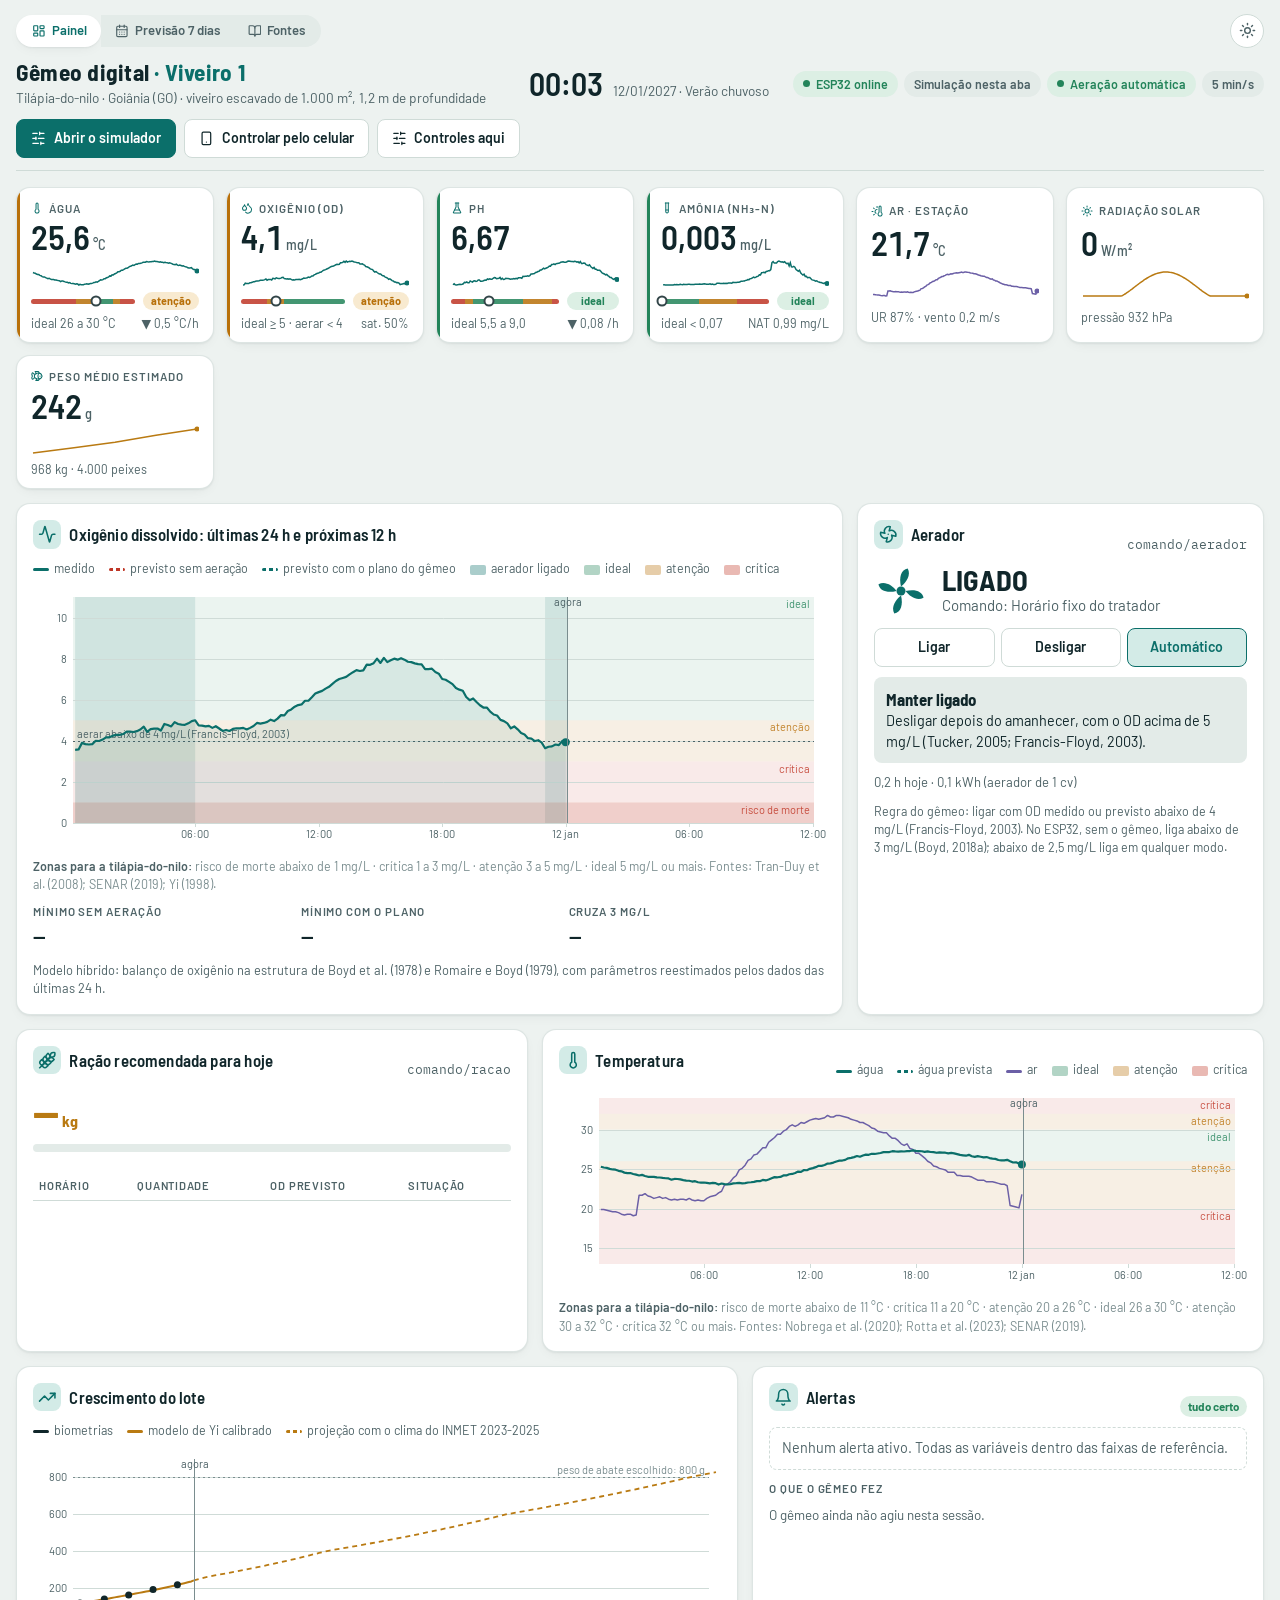
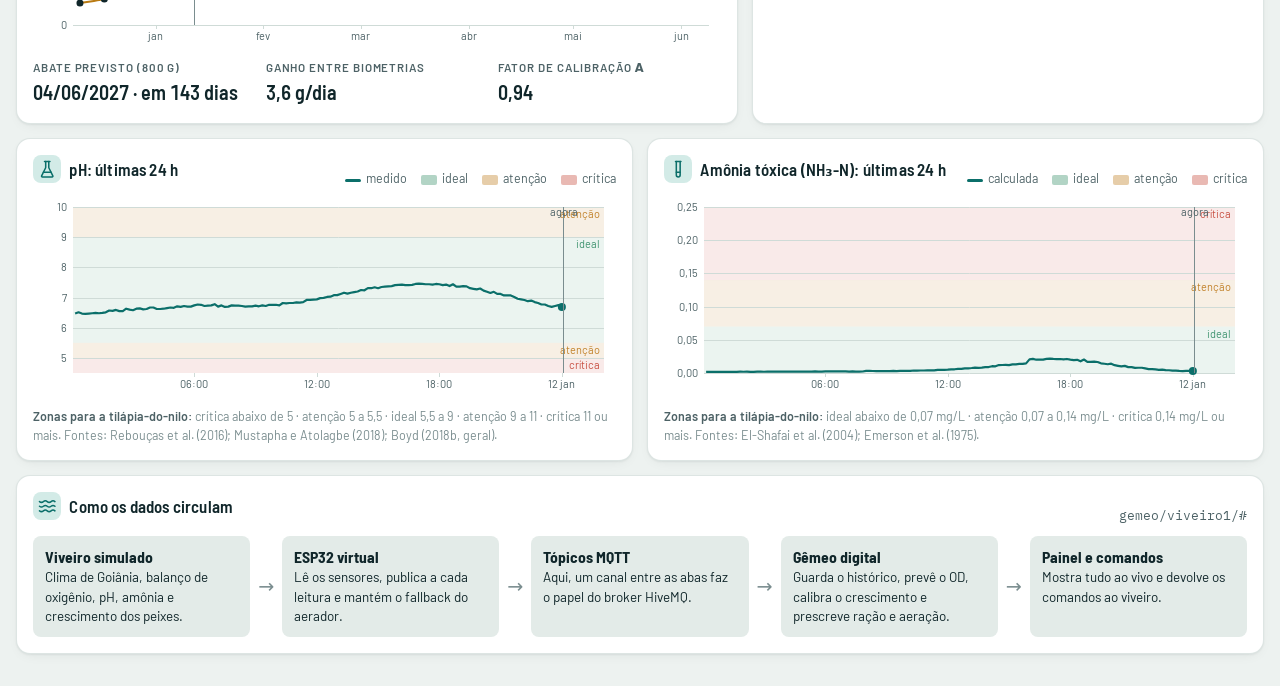
==== commit 3e9da3ee: "Celular como controle remoto e clima do INMET 2023-2025 O painel passa a ser o único dono da simulaç" ====
--- a/index.html
+++ b/index.html
@@ -269,6 +269,16 @@
 .mc-config details[open] label { margin-top: 8px; }
 #mc-estado { justify-self: center; }
 
+/* clima de referência (INMET) na aba Previsão */
+.clima-ref { width: 100%; border-collapse: collapse; font-size: .84rem; }
+.clima-ref th, .clima-ref td { padding: .38rem .55rem; border-bottom: 1px solid var(--line); text-align: right; white-space: nowrap; }
+.clima-ref th:first-child, .clima-ref td:first-child { text-align: left; }
+.clima-ref th { color: var(--ink-2); font-weight: 600; font-size: .76rem; }
+.clima-ref tr.atual td { background: color-mix(in srgb, var(--accent) 12%, transparent); }
+.pv-comparacao { margin: 0 0 .7rem; font-size: .88rem; line-height: 1.5; }
+
+.espera-painel p { margin: 0 0 .8rem; color: var(--ink-2); line-height: 1.5; }
+
 </style>
 </head>
 <body>
@@ -360,7 +370,7 @@
 
     <article class="card s7">
       <header><h2><svg class="ic" viewBox="0 0 24 24" fill="none" stroke="currentColor" stroke-width="2" stroke-linecap="round" stroke-linejoin="round" aria-hidden="true"><polyline points="22 7 13.5 15.5 8.5 10.5 2 17" /> <polyline points="16 7 22 7 22 13" /></svg>Crescimento do lote</h2>
-        <div class="legenda"><span><i style="--c:var(--ink)"></i>biometrias</span><span><i style="--c:var(--racao)"></i>modelo de Yi calibrado</span><span><i class="tr" style="--c:var(--racao)"></i>projeção com as normais do INMET 1991-2020</span></div>
+        <div class="legenda"><span><i style="--c:var(--ink)"></i>biometrias</span><span><i style="--c:var(--racao)"></i>modelo de Yi calibrado</span><span><i class="tr" style="--c:var(--racao)"></i>projeção com o clima do INMET 2023-2025</span></div>
       </header>
       <canvas class="grafico baixo" id="g-cresc" role="img" aria-label="Gráfico do crescimento dos peixes e projeção até o abate"></canvas>
       <div class="resumo-od">
@@ -437,6 +447,13 @@
       <div class="resumo-semana" id="pv-resumo"></div>
       <p class="sutil" style="margin:0;font-size:.78rem" id="pv-metodo"></p>
     </aside>
+
+    <article class="card s12">
+      <header><h2><svg class="ic" viewBox="0 0 24 24" fill="none" stroke="currentColor" stroke-width="2" stroke-linecap="round" stroke-linejoin="round" aria-hidden="true"><path d="M8 2v4" /> <path d="M16 2v4" /> <rect width="18" height="18" x="3" y="4" rx="2" /> <path d="M3 10h18" /> <path d="M8 14h.01" /> <path d="M12 14h.01" /> <path d="M16 14h.01" /> <path d="M8 18h.01" /> <path d="M12 18h.01" /> <path d="M16 18h.01" /></svg>Clima de referência de Goiânia</h2><span class="sutil" style="font-size:.8rem">INMET, estação automática A002, médias de 2023 a 2025</span></header>
+      <p class="pv-comparacao" id="pv-ref-semana"></p>
+      <div class="tabela-rolagem"><table class="clima-ref"><thead><tr><th>Mês</th><th>Máx.</th><th>Mín.</th><th>Média</th><th>Variação diária (dp)</th><th>Chuva</th><th>Dias com chuva</th><th>Umidade</th><th>Vento</th><th>Radiação</th><th>Pressão</th></tr></thead><tbody id="pv-ref"></tbody></table></div>
+      <p class="sutil" style="margin:.5rem 0 0;font-size:.78rem" id="pv-ref-nota"></p>
+    </article>
   </main>
 
   </div>
@@ -521,20 +538,105 @@
 const fmtDiaMes = t => { const d = new Date(t); return d.getUTCDate() + ' ' + MESES[d.getUTCMonth()]; };
 
 /* ---------------- clima de Goiânia ----------------
-   Normais climatológicas 1991-2020 do INMET para Goiânia, tiradas dos balanços mensais
-   publicados pelo INMET [inmet]. Valores marcados "d" foram derivados (ver página Fontes):
-   maio e dezembro por interpolação ou pela normal da estação; médias ausentes = (máx+mín)/2 − 0,65 °C. */
+   Estação automática A002 Goiânia (GO) do INMET, dados horários de 01/01/2023 a 31/12/2025 [inmet].
+   Médias calculadas pelo protótipo a partir dos três arquivos anuais do Banco de Dados Meteorológicos
+   (2023.zip, 2024.zip, 2025.zip). Horas sem leitura (-9999) foram ignoradas; 2025 tem falhas de
+   junho a dezembro, então esses meses pesam mais 2023 e 2024. Hora local = UTC − 3.
+   tmax/tmin = média das máximas/mínimas diárias; chuva = total médio do mês; pchuva = fração de dias
+   com 1 mm ou mais; rad = radiação global média em MJ/m²/dia; anomDP = desvio-padrão da temperatura
+   média diária em torno da média do mês; anomAR1 = correlação de um dia com o seguinte. */
 const NORMAIS = {
-  tmax:  [30.6, 31.0, 30.9, 31.2, 30.6 /*d*/, 30.0, 30.6, 32.3 /*d*/, 34.0, 33.2, 31.1, 31.1 /*d*/],
-  tmin:  [20.1, 20.0, 20.0, 19.3, 17.2 /*d*/, 15.2, 14.8, 16.8 /*d*/, 19.4, 20.3, 20.3, 20.2 /*d*/],
-  tmed:  [24.7 /*d*/, 24.7, 24.7, 24.8, 23.3 /*d*/, 22.0 /*d*/, 22.5, 24.5, 26.3, 26.2, 25.0, 25.0 /*d*/],
-  chuva: [249.2, 235.8, 258.5, 137.7, 30.3, 8.4, 1.5, 9.5, 44.3, 144.1, 219.6, 260.8 /*d*/],     // mm/mês
-  // sem fonte (parâmetros do simulador): umidade média e chance de dia chuvoso
-  ur:     [77, 76, 77, 72, 64, 56, 47, 41, 47, 62, 73, 78],
-  pchuva: [0.65, 0.57, 0.55, 0.33, 0.10, 0.03, 0.03, 0.07, 0.20, 0.43, 0.60, 0.68]
+  tmax: [31.1, 32.1, 31.9, 31.8, 30.7, 30.4, 31.1, 32.8, 36.1, 34.6, 33.0, 32.2],
+  tmin: [20.5, 20.0, 20.4, 19.9, 16.0, 14.7, 13.4, 15.4, 19.1, 21.2, 20.9, 20.6],
+  tmed: [24.3, 24.6, 24.8, 24.5, 22.5, 21.7, 21.6, 23.5, 27.1, 26.7, 25.6, 25.0],
+  chuva: [267.6, 236.2, 153.5, 151.7, 28.0, 5.7, 0.0, 7.8, 20.8, 179.4, 299.5, 235.4],
+  pchuva: [0.60, 0.61, 0.46, 0.37, 0.01, 0.01, 0.00, 0.04, 0.13, 0.42, 0.62, 0.66],
+  ur: [76, 73, 73, 73, 64, 60, 52, 44, 42, 61, 69, 72],
+  vento: [0.8, 0.8, 0.8, 0.8, 0.9, 0.8, 0.9, 1.1, 1.1, 0.9, 0.8, 0.8],
+  pressao: [930.8, 931.8, 932.0, 931.8, 934.1, 935.3, 936.0, 934.5, 932.3, 930.8, 930.3, 930.4],
+  rad: [18.6, 19.3, 17.1, 16.3, 16.0, 14.5, 15.3, 15.9, 19.2, 18.3, 19.1, 19.4],
+  anomDP: [1.26, 1.40, 1.33, 1.02, 1.42, 1.07, 1.25, 2.01, 1.54, 2.22, 2.02, 1.49],
+  anomAR1: 0.69,
+  // ciclo médio de cada hora local (0 a 23 h), um vetor por mês
+  hT: [
+    [21.9, 21.6, 21.4, 21.2, 21.0, 20.9, 20.9, 21.8, 23.6, 25.3, 26.8, 27.8, 28.4, 28.8, 28.8, 28.2, 27.4, 26.5, 25.4, 24.1, 23.5, 23.1, 22.6, 22.3],
+    [21.8, 21.5, 21.2, 21.0, 20.8, 20.6, 20.4, 21.2, 23.2, 25.5, 27.6, 29.0, 29.4, 29.7, 29.5, 29.2, 28.4, 27.8, 26.1, 24.7, 23.6, 22.9, 22.5, 22.1],
+    [22.2, 21.9, 21.6, 21.3, 21.1, 20.9, 20.8, 21.5, 23.6, 25.9, 27.4, 28.7, 29.3, 29.7, 29.6, 29.3, 28.4, 27.3, 26.0, 24.7, 24.0, 23.5, 23.0, 22.5],
+    [21.7, 21.4, 21.1, 20.9, 20.7, 20.5, 20.3, 20.7, 23.2, 25.6, 27.5, 28.9, 29.6, 29.9, 30.1, 29.6, 28.7, 27.1, 25.3, 24.2, 23.5, 22.9, 22.4, 22.0],
+    [18.9, 18.4, 17.8, 17.4, 16.9, 16.6, 16.3, 16.7, 19.9, 23.3, 25.9, 27.6, 28.7, 29.3, 29.8, 29.6, 28.8, 27.0, 24.6, 23.2, 22.0, 21.1, 20.3, 19.5],
+    [18.1, 17.5, 16.8, 16.5, 16.0, 15.6, 15.2, 15.4, 17.9, 22.1, 25.1, 27.2, 28.3, 28.9, 29.3, 29.4, 28.0, 26.6, 24.2, 22.5, 21.3, 20.4, 19.5, 18.7],
+    [17.7, 17.0, 16.2, 15.6, 14.9, 14.4, 13.9, 14.0, 17.0, 21.4, 25.2, 27.4, 28.6, 29.5, 30.0, 30.2, 29.0, 27.5, 24.8, 23.2, 21.6, 20.5, 19.5, 18.6],
+    [19.7, 18.9, 18.1, 17.4, 16.8, 16.3, 16.2, 16.9, 20.5, 24.1, 27.1, 29.1, 30.4, 31.3, 31.5, 31.4, 30.8, 29.4, 26.9, 25.1, 23.5, 22.4, 21.1, 20.4],
+    [23.2, 22.4, 21.9, 21.1, 20.6, 20.2, 20.0, 21.2, 24.7, 28.6, 31.2, 32.9, 33.9, 34.3, 34.6, 34.4, 33.9, 32.3, 29.9, 28.1, 26.9, 25.8, 25.0, 24.1],
+    [23.6, 23.2, 22.8, 22.5, 22.1, 21.8, 21.7, 23.3, 25.6, 27.9, 29.9, 31.1, 32.1, 32.5, 32.5, 32.0, 31.3, 30.1, 28.4, 27.0, 26.0, 25.2, 24.7, 24.1],
+    [22.7, 22.4, 22.1, 21.8, 21.6, 21.4, 21.6, 23.1, 25.3, 27.3, 28.8, 29.9, 30.4, 30.8, 30.6, 30.4, 29.5, 28.3, 26.5, 25.2, 24.6, 23.9, 23.5, 23.1],
+    [22.3, 21.9, 21.6, 21.4, 21.3, 21.1, 21.2, 22.4, 24.3, 26.3, 27.6, 28.8, 29.6, 29.9, 30.1, 29.6, 28.7, 28.0, 26.2, 24.8, 24.0, 23.3, 22.9, 22.5]
+  ],
+  hUR: [
+    [87, 88, 89, 90, 90, 90, 91, 88, 80, 71, 65, 61, 58, 56, 56, 59, 62, 65, 69, 76, 79, 81, 83, 84],
+    [86, 86, 88, 89, 90, 90, 91, 89, 81, 71, 62, 55, 52, 51, 51, 52, 55, 58, 65, 72, 77, 80, 82, 84],
+    [84, 86, 87, 88, 89, 90, 90, 88, 79, 68, 62, 57, 54, 52, 52, 53, 57, 60, 66, 72, 75, 79, 81, 83],
+    [86, 88, 89, 89, 90, 90, 90, 90, 80, 69, 61, 54, 51, 50, 48, 50, 53, 59, 67, 73, 77, 80, 82, 85],
+    [80, 82, 84, 86, 87, 88, 88, 88, 76, 62, 53, 46, 41, 38, 36, 36, 37, 44, 53, 59, 65, 70, 73, 77],
+    [74, 76, 79, 81, 83, 84, 85, 85, 77, 60, 48, 40, 36, 33, 31, 30, 33, 37, 46, 52, 58, 62, 67, 71],
+    [66, 68, 72, 74, 77, 79, 81, 82, 72, 54, 41, 33, 29, 26, 25, 24, 25, 29, 36, 41, 48, 53, 58, 62],
+    [54, 57, 61, 64, 67, 70, 70, 68, 57, 44, 35, 29, 26, 23, 22, 22, 22, 24, 29, 34, 38, 43, 47, 51],
+    [50, 53, 56, 60, 62, 64, 65, 64, 50, 37, 30, 26, 23, 23, 22, 23, 23, 26, 30, 35, 37, 41, 45, 48],
+    [72, 74, 76, 78, 80, 81, 81, 76, 66, 56, 49, 45, 42, 40, 40, 41, 44, 46, 51, 57, 61, 65, 68, 71],
+    [80, 82, 83, 85, 86, 86, 87, 81, 71, 62, 56, 52, 49, 48, 48, 48, 51, 56, 63, 68, 72, 76, 78, 79],
+    [84, 86, 87, 88, 89, 89, 89, 86, 76, 67, 61, 56, 52, 51, 51, 51, 55, 58, 65, 71, 75, 78, 81, 83]
+  ],
+  hV: [
+    [0.3, 0.3, 0.2, 0.3, 0.3, 0.2, 0.2, 0.4, 0.8, 1.1, 1.3, 1.4, 1.5, 1.6, 1.5, 1.6, 1.4, 1.2, 0.8, 0.6, 0.5, 0.5, 0.4, 0.5],
+    [0.4, 0.3, 0.3, 0.3, 0.4, 0.3, 0.4, 0.4, 0.8, 1.1, 1.4, 1.5, 1.7, 1.5, 1.4, 1.4, 1.4, 1.2, 1.0, 0.6, 0.6, 0.6, 0.6, 0.4],
+    [0.4, 0.3, 0.3, 0.3, 0.3, 0.3, 0.3, 0.5, 0.8, 1.0, 1.3, 1.5, 1.6, 1.4, 1.5, 1.4, 1.2, 1.1, 0.7, 0.6, 0.4, 0.4, 0.5, 0.4],
+    [0.3, 0.3, 0.3, 0.3, 0.3, 0.4, 0.4, 0.4, 0.7, 1.1, 1.3, 1.5, 1.4, 1.5, 1.4, 1.3, 1.3, 1.2, 0.9, 0.6, 0.5, 0.5, 0.4, 0.3],
+    [0.4, 0.4, 0.3, 0.3, 0.4, 0.4, 0.4, 0.5, 0.8, 1.3, 1.8, 2.0, 1.8, 1.6, 1.6, 1.4, 1.3, 1.1, 0.6, 0.5, 0.4, 0.4, 0.5, 0.4],
+    [0.5, 0.5, 0.4, 0.4, 0.4, 0.4, 0.4, 0.4, 0.6, 1.1, 1.7, 1.9, 1.7, 1.7, 1.5, 1.4, 1.2, 0.9, 0.6, 0.4, 0.5, 0.5, 0.5, 0.5],
+    [0.5, 0.5, 0.5, 0.4, 0.4, 0.3, 0.4, 0.4, 0.6, 1.1, 1.8, 1.9, 1.9, 1.7, 1.6, 1.5, 1.3, 1.1, 0.5, 0.5, 0.5, 0.5, 0.6, 0.5],
+    [0.7, 0.7, 0.6, 0.6, 0.6, 0.6, 0.6, 0.7, 1.0, 1.5, 1.8, 1.9, 1.9, 1.9, 1.7, 1.7, 1.6, 1.3, 0.8, 0.9, 0.8, 0.6, 0.7, 0.6],
+    [0.4, 0.4, 0.4, 0.4, 0.5, 0.6, 0.6, 0.6, 1.0, 1.6, 1.8, 1.9, 1.9, 2.0, 2.0, 1.9, 1.7, 1.4, 1.0, 0.8, 0.7, 0.7, 0.6, 0.5],
+    [0.5, 0.4, 0.4, 0.5, 0.4, 0.4, 0.4, 0.7, 1.0, 1.3, 1.5, 1.6, 1.5, 1.6, 1.6, 1.5, 1.5, 1.1, 0.9, 0.7, 0.7, 0.4, 0.5, 0.6],
+    [0.4, 0.3, 0.3, 0.4, 0.3, 0.3, 0.3, 0.5, 0.8, 1.2, 1.4, 1.5, 1.5, 1.5, 1.6, 1.5, 1.5, 1.3, 1.0, 0.7, 0.7, 0.5, 0.5, 0.5],
+    [0.4, 0.4, 0.2, 0.2, 0.3, 0.4, 0.3, 0.5, 0.9, 1.2, 1.4, 1.5, 1.5, 1.5, 1.5, 1.6, 1.3, 1.3, 0.9, 0.7, 0.6, 0.6, 0.5, 0.4]
+  ],
+  hP: [
+    [931.6, 931.1, 930.6, 930.4, 930.3, 930.6, 931.1, 931.7, 932.2, 932.6, 932.6, 932.3, 931.6, 930.8, 930.0, 929.2, 928.7, 928.6, 928.9, 929.6, 930.3, 931.1, 931.7, 931.9],
+    [932.5, 932.1, 931.7, 931.4, 931.4, 931.7, 932.0, 932.6, 933.2, 933.5, 933.5, 933.2, 932.7, 931.9, 931.0, 930.2, 929.6, 929.5, 929.8, 930.4, 931.2, 932.0, 932.7, 932.9],
+    [932.6, 932.3, 931.9, 931.7, 931.6, 931.8, 932.2, 932.7, 933.4, 933.8, 933.8, 933.5, 932.9, 931.9, 931.0, 930.2, 929.9, 929.9, 930.2, 930.7, 931.4, 932.2, 932.7, 932.8],
+    [932.4, 932.0, 931.7, 931.5, 931.4, 931.5, 932.0, 932.6, 933.2, 933.6, 933.7, 933.2, 932.4, 931.5, 930.6, 929.9, 929.7, 929.9, 930.3, 930.9, 931.5, 932.1, 932.4, 932.5],
+    [934.5, 934.2, 933.8, 933.7, 933.6, 933.9, 934.4, 935.0, 935.6, 936.1, 936.0, 935.6, 934.8, 933.9, 933.0, 932.6, 932.5, 932.7, 933.0, 933.3, 933.9, 934.2, 934.6, 934.6],
+    [935.7, 935.4, 935.1, 934.9, 934.9, 935.1, 935.5, 936.1, 936.9, 937.2, 937.1, 936.7, 935.9, 935.0, 934.1, 933.6, 933.5, 933.7, 934.1, 934.5, 935.0, 935.5, 935.7, 935.7],
+    [936.5, 936.2, 935.8, 935.6, 935.5, 935.7, 936.2, 936.8, 937.5, 937.9, 938.0, 937.6, 936.8, 935.8, 934.9, 934.3, 934.2, 934.4, 934.8, 935.0, 935.7, 936.0, 936.5, 936.6],
+    [935.1, 934.7, 934.4, 934.2, 934.2, 934.4, 935.0, 935.6, 936.1, 936.5, 936.5, 936.0, 935.1, 934.2, 933.2, 932.7, 932.5, 932.7, 933.1, 933.5, 934.1, 934.6, 934.9, 935.1],
+    [932.9, 932.5, 932.0, 931.9, 931.9, 932.3, 933.1, 933.8, 934.3, 934.4, 934.3, 933.8, 932.9, 931.9, 930.9, 930.2, 930.0, 930.2, 930.6, 931.2, 931.8, 932.4, 932.8, 933.0],
+    [931.3, 930.9, 930.4, 930.3, 930.4, 930.8, 931.3, 932.0, 932.6, 932.8, 932.7, 932.3, 931.4, 930.3, 929.3, 928.6, 928.3, 928.5, 929.1, 929.9, 930.6, 931.3, 931.8, 931.7],
+    [930.9, 930.4, 929.9, 929.7, 929.9, 930.3, 930.8, 931.4, 931.9, 932.2, 932.0, 931.6, 930.9, 930.0, 929.0, 928.3, 928.0, 928.1, 928.6, 929.3, 930.2, 930.9, 931.3, 931.3],
+    [930.9, 930.4, 930.0, 929.9, 930.0, 930.3, 930.9, 931.5, 931.9, 932.2, 932.2, 931.8, 931.1, 930.3, 929.4, 928.7, 928.2, 928.2, 928.6, 929.3, 930.1, 930.8, 931.3, 931.4]
+  ],
+  hChuva: [
+    [15.9, 15.1, 4.5, 2.9, 1.1, 1.5, 3.7, 6.3, 5.2, 2.5, 10.6, 8.9, 10.8, 5.3, 8.9, 10.9, 21.9, 42.5, 17.7, 14.5, 11.2, 18.6, 19.1, 8.1],
+    [10.2, 6.7, 5.4, 5.3, 5.0, 3.4, 1.8, 4.5, 2.0, 0.3, 0.3, 0.5, 0.6, 5.5, 18.7, 36.6, 23.2, 9.6, 3.5, 6.2, 31.4, 22.7, 16.9, 16.2],
+    [1.8, 4.3, 4.7, 3.1, 14.4, 10.5, 1.8, 0.5, 2.0, 0.7, 6.1, 3.9, 8.8, 8.9, 9.2, 7.5, 23.0, 14.7, 3.7, 3.1, 3.5, 4.5, 5.4, 7.3],
+    [0.7, 1.0, 1.8, 3.3, 8.7, 3.9, 4.5, 1.4, 2.9, 0.1, 0.4, 0.2, 0.7, 0.4, 13.7, 6.0, 10.9, 35.8, 14.5, 15.0, 7.7, 2.0, 6.1, 10.2],
+    [0.0, 0.0, 0.0, 0.0, 0.1, 0.0, 0.1, 0.1, 0.0, 0.0, 0.0, 0.1, 0.0, 0.0, 0.0, 0.0, 0.0, 0.2, 21.8, 2.9, 0.2, 0.0, 0.0, 0.0],
+    [1.9, 2.4, 0.1, 0.0, 3.0, 0.8, 0.3, 0.1, 0.0, 0.1, 0.0, 0.0, 0.0, 0.0, 0.1, 0.0, 0.0, 0.0, 0.0, 0.0, 0.0, 0.0, 0.0, 0.0],
+    [0.0, 0.0, 0.0, 0.0, 0.0, 0.0, 0.0, 0.0, 0.0, 0.0, 0.0, 0.0, 0.0, 0.0, 0.0, 0.0, 0.0, 0.0, 0.0, 0.0, 0.0, 0.0, 0.0, 0.0],
+    [0.0, 0.0, 0.0, 1.6, 0.2, 0.0, 0.0, 0.5, 0.0, 0.0, 0.0, 0.3, 0.1, 0.0, 0.0, 0.1, 0.1, 0.0, 0.0, 0.0, 0.0, 1.6, 2.0, 0.4],
+    [0.1, 0.9, 0.1, 0.0, 1.6, 0.0, 0.2, 0.1, 0.4, 0.0, 0.1, 0.3, 0.1, 4.8, 2.4, 0.9, 0.7, 0.7, 4.2, 0.4, 0.0, 0.5, 0.1, 0.1],
+    [8.3, 1.3, 4.1, 0.5, 14.9, 11.3, 3.3, 1.9, 0.6, 3.7, 3.0, 3.7, 11.2, 6.6, 4.1, 19.9, 16.4, 3.0, 7.5, 12.9, 17.7, 12.5, 3.5, 7.5],
+    [19.9, 20.6, 14.4, 37.3, 6.5, 2.1, 4.9, 3.2, 0.8, 1.2, 1.7, 0.9, 1.6, 3.1, 1.6, 14.7, 22.9, 50.0, 36.3, 22.1, 11.0, 11.8, 4.6, 6.3],
+    [2.1, 6.5, 11.0, 6.9, 13.1, 11.0, 8.7, 7.6, 6.0, 6.6, 4.2, 3.0, 2.8, 4.7, 4.9, 7.3, 25.1, 12.2, 23.9, 8.0, 13.6, 13.3, 15.1, 2.9]
+  ],
+  extremos: { tmax: 41.1, tmin: 6.2, chuvaDia: 91.2 },
+  periodo: '2023–2025', estacao: 'A002 Goiânia'
 };
-// pressão pela atmosfera padrão a 749 m de altitude (≈ 926 hPa)
-const PRESSAO_LOCAL = 1013.25 * Math.pow(1 - 2.25577e-5 * 749, 5.25588);
+// pressão média medida na estação (727 m de altitude), média dos 12 meses
+const PRESSAO_LOCAL = NORMAIS.pressao.reduce((x, y) => x + y, 0) / 12;
+// valor do ciclo horário no instante h (horas decimais), interpolando entre as horas
+const cicloHora = (v, h) => { const i = Math.floor(h) % 24, f = h - Math.floor(h); return v[i] * (1 - f) + v[(i + 1) % 24] * f; };
+// a média das horas suaviza os extremos; o formato do ciclo médio é esticado até a máxima e a mínima diárias médias
+const cicloTemp = (m, h) => { const v = NORMAIS.hT[m], lo = Math.min(...v), hi = Math.max(...v); return NORMAIS.tmin[m] + (cicloHora(v, h) - lo) / (hi - lo) * (NORMAIS.tmax[m] - NORMAIS.tmin[m]); };
 const LAT = -16.68 * Math.PI / 180;
 function radiacaoCeuLimpo(t) {           // W/m², céu limpo, latitude de Goiânia
   const doy = diaDoAno(t), h = horaDe(t);
@@ -544,29 +646,43 @@
   return s > 0 ? 1080 * Math.pow(s, 1.2) : 0;
 }
 
+// razão média entre a radiação medida (INMET) e a de céu limpo, por mês: calibra a nebulosidade do simulador
+const KT_MES = NORMAIS.rad.map((r, m) => {
+  const t0 = Date.UTC(2025, m, 15); let cs = 0;
+  for (let t = t0; t < t0 + DIA; t += 10 * MIN) cs += radiacaoCeuLimpo(t) * 600 / 1e6;
+  return Math.min(0.95, r / cs);
+});
 class Clima {
-  constructor(seed) { this.r = rng(seed); this.dia = -1; this.anom = 0; this.chuvoso = false; this.nuvemDia = 0.85; this.Ta = 24; this.UR = 70; this.rad = 0; this.chuva = 0; this.vento = 1; this.pressao = 926; this.nuvem = 0.85; }
+  constructor(seed) { this.r = rng(seed); this.dia = -1; this.anom = 0; this.chuvoso = false; this.nuvemDia = 0.85; this.Ta = 24; this.UR = 70; this.rad = 0; this.chuva = 0; this.vento = 1; this.pressao = PRESSAO_LOCAL; this.nuvem = 0.85; this.ruidoVento = 0; }
   passo(t, ctl) {
     const m = mesDe(t), h = horaDe(t), dia = Math.floor(t / DIA);
-    if (dia !== this.dia) {                // sorteios diários: anomalia térmica, chuva, nebulosidade
+    if (dia !== this.dia) {                // sorteios diários com as estatísticas do INMET A002 2023-2025
       this.dia = dia;
-      const seco = NORMAIS.pchuva[m] < 0.2;
-      this.anom = 0.7 * this.anom + gauss(this.r) * (seco ? 1.6 : 1.0);
-      this.chuvoso = this.r() < NORMAIS.pchuva[m];
-      this.nuvemDia = this.chuvoso ? 0.35 + 0.25 * this.r() : (seco ? 0.86 + 0.12 * this.r() : 0.62 + 0.3 * this.r());
-      this.inicioChuva = 13 + 4 * this.r();
-      this.mmDia = NORMAIS.chuva[m] / (30 * Math.max(0.03, NORMAIS.pchuva[m]));
+      // anomalia da média diária: AR(1) com o desvio-padrão e a autocorrelação medidos
+      const rho = NORMAIS.anomAR1;
+      this.anom = rho * this.anom + Math.sqrt(1 - rho * rho) * NORMAIS.anomDP[m] * gauss(this.r);
+      const p = NORMAIS.pchuva[m];
+      this.chuvoso = this.r() < p;
+      // nebulosidade: média do mês igual à razão medida/céu limpo; dia de chuva com 65% dessa luz
+      const kt = KT_MES[m], fSeco = p < 1 ? (1 - 0.65 * p) / (1 - p) : 1;
+      this.nuvemDia = clamp(kt * (this.chuvoso ? 0.65 : fSeco) * (1 + 0.12 * gauss(this.r)), 0.1, 1);
+      // hora de início da chuva sorteada pela distribuição horária da chuva no mês (linha h = chuva entre h-1 e h)
+      const pesos = NORMAIS.hChuva[m], tot = pesos.reduce((x, y) => x + y, 0);
+      let u = this.r() * tot, hh = 0; while (hh < 23 && u > pesos[hh]) { u -= pesos[hh]; hh++; }
+      this.inicioChuva = (hh + 23) % 24 + this.r();
+      this.mmDia = p > 0 ? NORMAIS.chuva[m] / (30.4 * p) : 0;
     }
-    const chovendoAgora = (ctl.chuvaForcada || (this.chuvoso && h >= this.inicioChuva && h < this.inicioChuva + 3));
+    const dh = (h - this.inicioChuva + 24) % 24;
+    const chovendoAgora = (ctl.chuvaForcada || (this.chuvoso && dh < 3));
     this.chuva = chovendoAgora ? (ctl.chuvaForcada ? 12 : this.mmDia / 3) : 0;
     this.nuvem = ctl.nuvemManual != null ? ctl.nuvemManual : (chovendoAgora ? 0.25 : this.nuvemDia);
     this.rad = radiacaoCeuLimpo(t) * this.nuvem;
-    // ciclo diário entre a mínima e a máxima normais do mês (INMET), mais a anomalia do dia
-    const meio = (NORMAIS.tmax[m] + NORMAIS.tmin[m]) / 2, amp = (NORMAIS.tmax[m] - NORMAIS.tmin[m]) / 2;
-    this.Ta = meio + this.anom + ctl.deltaTempAr + amp * Math.sin(2 * Math.PI * (h - 9) / 24) - (chovendoAgora ? 2.5 : 0);
-    this.UR = clamp(NORMAIS.ur[m] + 17 * Math.cos(2 * Math.PI * (h - 5) / 24) + (chovendoAgora ? 25 : 0) - ctl.deltaTempAr * 1.2, 15, 100);
-    this.vento = Math.max(0, 1.1 + 1.6 * Math.max(0, Math.sin(2 * Math.PI * (h - 8) / 24)) + 0.4 * gauss(this.r) * 0.5 + ctl.ventoExtra + (chovendoAgora ? 2 : 0));
-    this.pressao = PRESSAO_LOCAL + 1.2 * Math.cos(2 * Math.PI * (h - 10) / 12) + ctl.deltaTempAr * -0.3;
+    // ciclo horário médio do mês (INMET), mais a anomalia do dia; a chuva esfria o ar
+    this.Ta = cicloTemp(m, h) + this.anom + ctl.deltaTempAr - (chovendoAgora ? 2.5 : 0);
+    this.UR = clamp(cicloHora(NORMAIS.hUR[m], h) - 2.5 * this.anom + (chovendoAgora ? 20 : 0) - ctl.deltaTempAr * 1.2, 15, 100);
+    this.ruidoVento = 0.9 * (this.ruidoVento || 0) + 0.1 * gauss(this.r);
+    this.vento = Math.max(0, cicloHora(NORMAIS.hV[m], h) * (1 + 0.8 * this.ruidoVento) + ctl.ventoExtra + (chovendoAgora ? 2 : 0));
+    this.pressao = cicloHora(NORMAIS.hP[m], h) - ctl.deltaTempAr * 0.3;
   }
 }
 
@@ -1042,7 +1158,7 @@
   }
   return { alfa: melhor.alfa, rmse: Math.sqrt(melhor.erro / (biometrias.length - 1)), n: biometrias.length };
 }
-// projeção até o abate com as normais do INMET (água ≈ média do ar, Rotta et al. 2023, mais o desvio atual medido)
+// projeção até o abate com as médias do INMET A002 2023-2025 (água ≈ média do ar, Rotta et al. 2023, mais o desvio atual medido)
 function projetarCrescimento(W0, t0, alfa, desvioAgua, alvo = 800, diasMax = 240) {
   const pts = [{ t: t0, W: W0 }]; let W = W0, t = t0, abate = null;
   for (let d = 1; d <= diasMax; d++) {
@@ -1158,7 +1274,7 @@
   if (ph != null) alerta('ph', 'ph', ph, vir(ph, 2), { critico: 'pH crítico', atencao: 'pH fora da faixa ideal' });
   if (uia != null) alerta('nh3', 'nh3', uia, `${vir(uia, 3)} mg/L de NH₃-N`, { critico: 'Amônia tóxica alta', atencao: 'Amônia tóxica acima do ideal' });
   if (extras.divergencia) a.push({ id: 'div', nivel: 'atencao', titulo: 'Leitura fora do esperado', texto: extras.divergencia });
-  if (extras.anomaliaAr != null && extras.anomaliaAr < -4) a.push({ id: 'frio', nivel: 'atencao', titulo: 'Frente fria', texto: `Ar ${Math.abs(extras.anomaliaAr).toFixed(1)} °C abaixo da normal de ${MESES[extras.mes]} (INMET). A água esfria e a frente fria pode misturar a coluna d'água (Araújo et al., 2017).` });
+  if (extras.anomaliaAr != null && extras.anomaliaAr < -4) a.push({ id: 'frio', nivel: 'atencao', titulo: 'Frente fria', texto: `Ar ${Math.abs(extras.anomaliaAr).toFixed(1)} °C abaixo da média de ${MESES[extras.mes]} (INMET 2023–2025). A água esfria e a frente fria pode misturar a coluna d'água (Araújo et al., 2017).` });
   if (extras.falhaAerador) a.push({ id: 'aer', nivel: 'critico', titulo: 'Aerador sem efeito', texto: 'O aerador está ligado, mas o OD continua caindo. Verificar o equipamento.' });
   return a;
 }
@@ -1405,7 +1521,7 @@
   araujo2017: { c: 'Araújo et al. (2017)', t: 'ARAÚJO, C. A. S. et al. Effects of atmospheric cold fronts on stratification and water quality of a tropical reservoir: implications for aquaculture. Aquaculture Environment Interactions, v. 9, p. 385–403, 2017.', doi: '10.3354/aei00240', esp: false },
   benson1984: { c: 'Benson e Krause (1984)', t: 'BENSON, B. B.; KRAUSE, D. The concentration and isotopic fractionation of oxygen dissolved in freshwater and seawater in equilibrium with the atmosphere. Limnology and Oceanography, v. 29, n. 3, p. 620–632, 1984.', doi: '10.4319/lo.1984.29.3.0620', esp: false },
   emerson1975: { c: 'Emerson et al. (1975)', t: 'EMERSON, K. et al. Aqueous ammonia equilibrium calculations: effect of pH and temperature. Journal of the Fisheries Research Board of Canada, v. 32, p. 2379–2383, 1975.', doi: '10.1139/f75-274', esp: false },
-  inmet: { c: 'INMET (normais 1991–2020)', t: 'INMET. Normais climatológicas do Brasil 1991–2020 e balanços mensais da estação de Goiânia (GO). Instituto Nacional de Meteorologia.', url: 'https://portal.inmet.gov.br', esp: false },
+  inmet: { c: 'INMET (A002 Goiânia, 2023–2025)', t: 'INMET – Instituto Nacional de Meteorologia. Banco de Dados Meteorológicos: dados históricos horários da estação automática A002 Goiânia (GO), 01/01/2023 a 31/12/2025 (arquivos anuais 2023, 2024 e 2025). Médias, ciclos horários e desvios calculados pelo protótipo.', url: 'https://portal.inmet.gov.br/dadoshistoricos', esp: false },
   openmeteo: { c: 'Open-Meteo', t: 'OPEN-METEO. Weather Forecast API. Previsão diária para Goiânia (−16,68; −49,25).', url: 'https://open-meteo.com/en/docs', esp: false },
 };
 const citar = ks => ks.map(k => REFS[k] ? REFS[k].c : k).join('; ');
@@ -1431,16 +1547,19 @@
   ['Consumo de oxigênio dos peixes por peso e temperatura', 'tabela interpolada', ['kimjo1999'], 'especie'],
   ['Estrutura do balanço de oxigênio (fotossíntese, respiração, troca com o ar, aerador) e projeção noturna', 'modelo do viveiro e da previsão', ['boyd1978', 'romaire1979'], 'geral'],
   ['Saturação de oxigênio pela temperatura e pela pressão', 'fórmula', ['benson1984'], 'geral'],
-  ['Pressão local de 926 hPa (749 m de altitude)', 'atmosfera padrão', [], 'derivado'],
+  ['Pressão atmosférica local (930 a 936 hPa conforme o mês, com o ciclo horário)', 'saturação de oxigênio e clima simulado', ['inmet'], 'geral'],
   ['Eficiência do aerador (3,0 kg O₂/kWh) e potência de 0,75 kW (1 cv)', 'kLa ≈ 0,21 por hora', ['tucker2005'], 'derivado'],
-  ['Clima mensal de Goiânia (máxima, mínima, média, chuva)', 'normais; meses sem boletim derivados da média', ['inmet'], 'geral'],
+  ['Clima mensal de Goiânia (máxima, mínima, média, chuva, dias com chuva, umidade, vento, radiação)', 'médias da estação A002 de 2023 a 2025; tabela na aba Previsão', ['inmet'], 'geral'],
+  ['Ciclo de cada hora do dia (temperatura, umidade, vento, pressão) e horário típico da chuva', 'clima simulado hora a hora', ['inmet'], 'geral'],
+  ['Variação de um dia para o outro (desvio-padrão por mês e correlação de 0,69 entre dias seguidos)', 'sorteio das ondas de calor e de frio do simulador', ['inmet'], 'derivado'],
+  ['Nebulosidade do simulador calibrada pela radiação medida (razão entre a radiação do INMET e a de céu limpo)', 'radiação do clima simulado', ['inmet'], 'derivado'],
   ['Temperatura média diária da água ≈ média do ar', 'aquecimento da água', ['rotta2023'], 'especie'],
   ['Previsão do tempo real de 7 dias', 'máxima, mínima, chuva, radiação e vento', ['openmeteo'], 'geral'],
   ['Frente fria mistura a água e baixa OD e pH', 'consequência na aba Previsão', ['araujo2017'], 'geral'],
   ['Dia nublado reduz o OD da noite seguinte', 'consequência na aba Previsão', ['romaire1979', 'tucker2005', 'boyd2018a'], 'geral'],
   ['Limiares de frente fria (queda de 5 °C na máxima, 20 mm de chuva, vento de 8 m/s) e de estratificação (32 °C e vento abaixo de 3 m/s)', 'limiar do protótipo', [], 'sem'],
   ['Coeficientes do viveiro simulado (fotossíntese 2,3; respiração da água 0,22 mg/L/h; θ 1,036 e 1,07; troca com o ar 0,03 + 0,015·vento)', 'calibração do simulador', [], 'sem'],
-  ['Constante de tempo da água (≈ 10 h), umidade relativa e chance de chuva por mês', 'calibração do simulador', [], 'sem'],
+  ['Constante de tempo da água (≈ 10 h), duração de 3 h de cada chuva e efeito da chuva no ar (−2,5 °C, +20% de umidade)', 'calibração do simulador', [], 'sem'],
   ['pH e amônia total do viveiro simulado (pH ≈ 7,4 + 0,9·log₂ da saturação de OD)', 'calibração do simulador', [], 'sem'],
   ['Taxas de mortalidade do simulador (os limiares de OD 1,0 mg/L e 11 °C têm fonte)', 'calibração do simulador', ['yi1998', 'nobrega2020'], 'sem'],
   ['Lote de 4.000 peixes em 1.000 m², peso de abate de 800 g, biometria semanal', 'cenário da apresentação', [], 'sem'],
@@ -1473,7 +1592,7 @@
   constructor() {
     this.id = Math.random().toString(36).slice(2); this.vistos = new Set(); this.ouvintes = [];
     this.mqtt = null; this.mqttOk = false; this.info = null; this.cfg = null; this.modoRede = null; this.prefixo = TOPICO;
-    this.fila = []; this.aoMudarRede = () => {}; this.ultEspelho = 0;
+    this.fila = []; this.aoMudarRede = () => {}; this.aoConectar = []; this.ultEspelho = 0;
     try { this.bc = new BroadcastChannel('gemeo-viveiro1'); this.bc.onmessage = e => this.chegou(e.data); } catch (e) { this.bc = null; }
     window.addEventListener('storage', e => { if (e.key === 'gemeo-viveiro1' && e.newValue) { try { this.chegou(JSON.parse(e.newValue)); } catch (_) {} } });
     this.pronto = this.iniciarMqtt().catch(() => {}).then(() => { const f = this.fila; this.fila = null; if (this.mqttOk) for (const m of f) this.publicar(m); });
@@ -1510,10 +1629,16 @@
     if (this.mqtt) { try { this.mqtt.end(true); } catch (_) {} }
     this.prefixo = prefixo; this.mqttOk = false; this.erroRede = null;
     await new Promise(ok => {
-      const c = window.mqtt.connect(url, { clientId: 'web-' + this.id, reconnectPeriod: 2000, keepalive: 30, connectTimeout: 6000, ...extra });
-      this.mqtt = c; const fim = setTimeout(ok, 6000);
-      c.on('connect', () => { this.mqttOk = true; this.erroRede = null; c.subscribe(this.topicoAbas); clearTimeout(fim); ok(); this.aoMudarRede(); });
+      const c = window.mqtt.connect(url, { clientId: 'web-' + this.id, reconnectPeriod: 1500, keepalive: 20, connectTimeout: 10000, clean: true, ...extra });
+      this.mqtt = c; const fim = setTimeout(ok, 10000);
+      c.on('connect', () => {
+        this.mqttOk = true; this.erroRede = null;
+        c.subscribe(this.topicoAbas, { qos: 1 }, () => { for (const f of this.aoConectar) { try { f(); } catch (_) {} } });
+        clearTimeout(fim); ok(); this.aoMudarRede();
+      });
+      c.on('reconnect', () => this.aoMudarRede());
       c.on('error', e => { this.erroRede = e && e.message; this.aoMudarRede(); });
+      c.on('offline', () => { this.mqttOk = false; this.aoMudarRede(); });
       c.on('close', () => { if (this.mqttOk) { this.mqttOk = false; this.aoMudarRede(); } });
       c.on('message', (t, pl) => { if (t === this.topicoAbas) { try { this.chegou(JSON.parse(pl.toString())); } catch (_) {} } });
     });
@@ -1524,7 +1649,9 @@
     if (this.modoRede === 'local') return `http://${this.info.ips[0]}:${this.info.porta}/simulador.html`;
     return this.cfg ? base + 'simulador.html#mqtt=' + codificar(this.cfg) : '';
   }
-  publicar(m) { try { this.mqtt.publish(this.topicoAbas, JSON.stringify(m)); } catch (_) {} }
+  // ações do controle remoto vão com QoS 1 (entrega garantida); o resto é estado periódico, QoS 0
+  publicar(m) { try { this.mqtt.publish(this.topicoAbas, JSON.stringify(m), { qos: m.tipo === 'acao' ? 1 : 0 }); } catch (_) {} }
+  textoRede() { return this.mqttOk ? this.descricaoRede() + ' conectado' : this.erroRede ? this.descricaoRede() + ': sem conexão, tentando de novo' : this.descricaoRede() + ': conectando...'; }
   // espelha as leituras nos tópicos do contrato (…/agua/od etc.), para ver num cliente MQTT
   espelhar(leituras, t) {
     if (!this.mqttOk || !leituras || Date.now() - this.ultEspelho < 1000) return; this.ultEspelho = Date.now();
@@ -1674,7 +1801,66 @@
   { k: 'pH', nome: 'pH', un: '', min: 5, max: 10, passo: 0.05, d: 2 },
   { k: 'TAN', nome: 'Amônia total (NAT)', un: 'mg/L', min: 0, max: 6, passo: 0.05, d: 2 }
 ];
-function montarControles(raiz, obterMotor, aoMudar) {
+/* Cada mexida nos controles vira uma ação {a, ...}. Na aba dona da simulação a ação é aplicada direto;
+   no celular (controle remoto) ela é enviada ao dono, que aplica e devolve o estado. As ações são
+   absolutas (ex.: "pausado = true", não "inverter"), então repetir uma ação não muda o resultado. */
+function aplicarAcao(motor, ac) {
+  const s = motor.sim;
+  switch (ac.a) {
+    case 'vel': motor.vel = +ac.v; break;
+    case 'pausa': motor.pausado = !!ac.v; break;
+    case 'evento': { const e = EVENTOS.find(x => x.id === ac.id); if (e) e.aplicar(s); break; }
+    case 'sensor': if (SENSORES.some(x => x.k === ac.k)) { s.v[ac.k] = +ac.v; if (ac.trava) s.ctl.travas[ac.k] = +ac.v; } break;
+    case 'trava': if (ac.on) s.ctl.travas[ac.k] = +ac.v; else delete s.ctl.travas[ac.k]; break;
+    case 'dta': s.ctl.deltaTempAr = +ac.v; break;
+    case 'nuvem': s.ctl.nuvemManual = ac.v == null ? null : +ac.v; break;
+    case 'vento': s.ctl.ventoExtra = +ac.v; break;
+    case 'chuva': s.ctl.chuvaForcada = !!ac.on; break;
+    case 'net': if (s.ctl.internet !== !!ac.on) { s.temporarios = s.temporarios.filter(t => t.chave !== 'ctl.internet'); s.ctl.internet = !!ac.on; s.registrar(ac.on ? 'Internet do ESP32 restabelecida' : 'Internet do ESP32 desligada'); } break;
+    case 'falha': s.temporarios = s.temporarios.filter(t => t.chave !== 'ctl.falhaAerador'); s.ctl.falhaAerador = !!ac.on; break;
+    case 'manejo': { const m = ac.on ? 'gemeo' : 'tradicional'; if (s.ctl.manejo !== m) { s.ctl.manejo = m; s.registrar(ac.on ? 'Viveiro passa a seguir o gêmeo' : 'Viveiro passa ao manejo tradicional'); } break; }
+    case 'biometria': { const b = s.biometria(); s.registrar(`Biometria: peso médio ${fmt(b.W, 1)} g`); break; }
+  }
+}
+// executor da aba dona: aplica a ação; "reiniciar" troca o motor (trocar(novoMotor))
+function executorLocal(obterMotor, trocar, depois) {
+  return ac => {
+    if (ac.a === 'reiniciar') { if (CENARIOS[ac.cen]) trocar(new Motor(new Simulador(ac.cen), obterMotor().vel)); }
+    else aplicarAcao(obterMotor(), ac);
+    depois(ac);
+  };
+}
+// estado compacto que o dono envia ao celular (só o que a tela de controles mostra)
+function estadoRemoto(motor) {
+  const s = motor.sim, v = s.v, c = s.clima;
+  return { tipo: 'estado', t: s.t, cenario: s.cenario, vel: motor.vel, pausado: motor.pausado,
+    v: { Tw: v.Tw, OD: v.OD, pH: v.pH, TAN: v.TAN, aerador: v.aerador, W: v.W, N: v.N },
+    clima: { Ta: c.Ta, UR: c.UR, rad: c.rad, nuvem: c.nuvem }, ctl: s.ctl,
+    temporarios: s.temporarios.map(e => ({ chave: e.chave, rotulo: e.rotulo })), eventos: s.eventos.slice(-12),
+    biometrias: s.biometrias.slice(-1), origemAerador: s.origemAerador, comp: s.comparacao(), log: motor.logMsgs.slice(-40) };
+}
+// "motor" de leitura montado com o estado recebido, para reaproveitar atualizarControles no celular
+function motorDeEstado(e) {
+  return { vel: e.vel, pausado: e.pausado, logMsgs: e.log || [],
+    sim: { t: e.t, cenario: e.cenario, v: e.v, clima: e.clima, ctl: e.ctl, temporarios: e.temporarios, eventos: e.eventos, biometrias: e.biometrias, origemAerador: e.origemAerador, comparacao: () => e.comp } };
+}
+// a aba dona atende os controles remotos: responde a quem procura, aplica as ações e manda o estado
+function servirRemotos(bus, obterMotor, executar) {
+  const remotos = new Map(); let ultEnvio = 0;
+  const enviarEstado = (forcar) => {
+    const agora = Date.now();
+    for (const [id, visto] of remotos) if (agora - visto > 15000) remotos.delete(id);
+    if (!remotos.size || !obterMotor() || (!forcar && agora - ultEnvio < 500)) return;
+    ultEnvio = agora; bus.enviar(estadoRemoto(obterMotor()));
+  };
+  bus.on(m => {
+    if (!obterMotor()) return;
+    if (m.tipo === 'procurar-dono' || m.tipo === 'oi-remoto') { remotos.set(m.de, Date.now()); if (m.tipo === 'procurar-dono') bus.enviar({ tipo: 'dono', para: m.de }); enviarEstado(true); }
+    else if (m.tipo === 'acao' && m.acao) { remotos.set(m.de, Date.now()); executar(m.acao); enviarEstado(true); }
+  });
+  return { enviarEstado, remotos };
+}
+function montarControles(raiz, obterMotor, executar) {
   raiz.innerHTML = `
   <section class="card s12">
     <header><h2>Tempo e cenário</h2><span class="sutil" id="c-relogio"></span></header>
@@ -1727,28 +1913,34 @@
     <header><h2>Eventos no viveiro</h2></header>
     <ul class="log" id="c-eventos"></ul>
   </section>`;
-  const M = obterMotor;
-  raiz.querySelectorAll('[data-vel]').forEach(b => b.onclick = () => { M().vel = +b.dataset.vel; aoMudar(); });
-  $('#c-pausa', raiz).onclick = () => { M().pausado = !M().pausado; aoMudar(); };
-  $('#c-reiniciar', raiz).onclick = () => { aoMudar('reiniciar', $('#c-cenario', raiz).value); };
-  raiz.querySelectorAll('[data-ev]').forEach(b => b.onclick = () => { EVENTOS.find(e => e.id === b.dataset.ev).aplicar(M().sim); aoMudar(); });
+  const M = obterMotor, fazer = executar;
+  raiz.querySelectorAll('[data-vel]').forEach(b => b.onclick = () => fazer({ a: 'vel', v: +b.dataset.vel }));
+  $('#c-pausa', raiz).onclick = () => fazer({ a: 'pausa', v: !M().pausado });
+  $('#c-reiniciar', raiz).onclick = () => fazer({ a: 'reiniciar', cen: $('#c-cenario', raiz).value });
+  raiz.querySelectorAll('[data-ev]').forEach(b => b.onclick = () => fazer({ a: 'evento', id: b.dataset.ev }));
+  // sliders: no máximo uma ação a cada 120 ms enquanto arrasta, e sempre a última ao soltar
+  const limitado = (fn) => { let ult = 0, tmr = null; return (final) => { clearTimeout(tmr); const agora = Date.now(); if (final || agora - ult > 120) { ult = agora; fn(); } else tmr = setTimeout(() => { ult = Date.now(); fn(); }, 120); }; };
   for (const x of SENSORES) {
     const sl = $('#c-s-' + x.k, raiz), tr = $('#c-t-' + x.k, raiz);
     sl.addEventListener('pointerdown', () => sl.dataset.mexendo = '1');
     window.addEventListener('pointerup', () => delete sl.dataset.mexendo);
-    sl.oninput = () => { const v = +sl.value, s = M().sim; s.v[x.k] = v; if (tr.checked) s.ctl.travas[x.k] = v; $('#c-o-' + x.k, raiz).textContent = fmt(v, x.d) + ' ' + x.un; };
-    tr.onchange = () => { const s = M().sim; if (tr.checked) s.ctl.travas[x.k] = +sl.value; else delete s.ctl.travas[x.k]; };
-  }
-  const dta = $('#c-dta', raiz); dta.oninput = () => { M().sim.ctl.deltaTempAr = +dta.value; aoMudar(); };
-  const nv = $('#c-nuvem', raiz), na = $('#c-nuvem-auto', raiz);
-  nv.oninput = () => { na.checked = false; M().sim.ctl.nuvemManual = +nv.value; aoMudar(); };
-  na.onchange = () => { M().sim.ctl.nuvemManual = na.checked ? null : +nv.value; aoMudar(); };
-  const ve = $('#c-vento', raiz); ve.oninput = () => { M().sim.ctl.ventoExtra = +ve.value; aoMudar(); };
-  $('#c-chuva', raiz).onchange = e => { M().sim.ctl.chuvaForcada = e.target.checked; aoMudar(); };
-  $('#c-net', raiz).onchange = e => { const s = M().sim; s.temporarios = s.temporarios.filter(t => t.chave !== 'ctl.internet'); s.ctl.internet = e.target.checked; s.registrar(e.target.checked ? 'Internet do ESP32 restabelecida' : 'Internet do ESP32 desligada'); aoMudar(); };
-  $('#c-falha', raiz).onchange = e => { const s = M().sim; s.temporarios = s.temporarios.filter(t => t.chave !== 'ctl.falhaAerador'); s.ctl.falhaAerador = e.target.checked; aoMudar(); };
-  $('#c-manejo', raiz).onchange = e => { M().sim.ctl.manejo = e.target.checked ? 'gemeo' : 'tradicional'; M().sim.registrar(e.target.checked ? 'Viveiro passa a seguir o gêmeo' : 'Viveiro passa ao manejo tradicional'); aoMudar(); };
-  $('#c-biometria', raiz).onclick = () => { const b = M().sim.biometria(); M().sim.registrar(`Biometria: peso médio ${fmt(b.W, 1)} g`); aoMudar(); };
+    const mandar = limitado(() => fazer({ a: 'sensor', k: x.k, v: +sl.value, trava: tr.checked }));
+    sl.oninput = () => { $('#c-o-' + x.k, raiz).textContent = fmt(+sl.value, x.d) + ' ' + x.un; mandar(false); };
+    sl.onchange = () => mandar(true);
+    tr.onchange = () => fazer({ a: 'trava', k: x.k, on: tr.checked, v: +sl.value });
+  }
+  const dta = $('#c-dta', raiz), mDta = limitado(() => fazer({ a: 'dta', v: +dta.value }));
+  dta.oninput = () => mDta(false); dta.onchange = () => mDta(true);
+  const nv = $('#c-nuvem', raiz), na = $('#c-nuvem-auto', raiz), mNv = limitado(() => fazer({ a: 'nuvem', v: +nv.value }));
+  nv.oninput = () => { na.checked = false; mNv(false); }; nv.onchange = () => mNv(true);
+  na.onchange = () => fazer({ a: 'nuvem', v: na.checked ? null : +nv.value });
+  const ve = $('#c-vento', raiz), mVe = limitado(() => fazer({ a: 'vento', v: +ve.value }));
+  ve.oninput = () => mVe(false); ve.onchange = () => mVe(true);
+  $('#c-chuva', raiz).onchange = e => fazer({ a: 'chuva', on: e.target.checked });
+  $('#c-net', raiz).onchange = e => fazer({ a: 'net', on: e.target.checked });
+  $('#c-falha', raiz).onchange = e => fazer({ a: 'falha', on: e.target.checked });
+  $('#c-manejo', raiz).onchange = e => fazer({ a: 'manejo', on: e.target.checked });
+  $('#c-biometria', raiz).onclick = () => fazer({ a: 'biometria' });
 }
 function atualizarControles(raiz, motor) {
   if (!raiz.firstElementChild) return;
@@ -1814,9 +2006,14 @@
     const sim = snapshot ? Simulador.restaurar(snapshot.estado) : new Simulador(gemeo.cenario || 'verao');
     est.motor = new Motor(sim, snapshot ? snapshot.vel : est.vel); est.modo = 'interno';
     gemeo.sincronizar(est.motor.sync()); sim.gemeoAtivo = true; sim.ultimoComando = sim.t;
-    montarControles(ctlInt, () => est.motor, (acao, arg) => { if (acao === 'reiniciar') { est.motor = new Motor(new Simulador(arg), est.motor.vel); gemeo.sincronizar(est.motor.sync()); est.motor.sim.gemeoAtivo = true; } passo(0); });
+    montarControles(ctlInt, () => est.motor, est.executar);
     render();
   }
+  // ações dos controles (gaveta desta aba ou celular): só valem quando a simulação roda aqui
+  est.executar = executorLocal(() => est.motor, novo => { est.motor = novo; gemeo.sincronizar(novo.sync()); novo.sim.gemeoAtivo = true; }, () => passo(0));
+  // o painel é o único dono da simulação: o celular só manda ações e recebe o estado
+  const remoto = servirRemotos(bus, () => est.modo === 'interno' ? est.motor : null, ac => { if (est.modo === 'interno') est.executar(ac); });
+  est.remotos = remoto.remotos;
   function passo(seg) {
     if (est.modo !== 'interno') return;
     est.motor.avancar(seg);
@@ -1824,6 +2021,7 @@
     bus.espelhar(m.leituras, m.t);
     tratar(m);
     atualizarControles(ctlInt, est.motor);
+    remoto.enviarEstado(false);
   }
   function tratar(m) {
     if (est.modo === 'interno' && !m.offline) bus.enviar({ ...m, tipo: 'tick-espelho' });
@@ -1835,12 +2033,15 @@
     render();
   }
   bus.on(m => {
-    if (m.tipo === 'quem-simula?' && est.modo === 'interno') {
-      bus.enviar({ tipo: 'snapshot', estado: est.motor.sim.snapshot(), vel: est.motor.vel });
-      est.modo = 'externo'; est.motor = null; gav.hidden = true; ctlInt.innerHTML = ''; render();
-    } else if (m.tipo === 'sync') { if (est.modo === 'interno' || (m.para && m.para !== bus.id)) return; est.modo = 'externo'; gemeo.sincronizar(m); est.ultimoTick = Date.now(); render(); }
-    else if (m.tipo === 'tick') { if (est.modo === 'interno') return; if (est.modo !== 'externo') { est.modo = 'externo'; bus.enviar({ tipo: 'pedir-sync' }); return; } tratar(m); }
-    else if (m.tipo === 'tchau' && est.modo === 'externo') { est.ultimoTick = 0; render(); }
+    if (m.tipo === 'sync') { if (est.modo === 'interno' || (m.para && m.para !== bus.id)) return; est.modo = 'externo'; est.fonte = m.de; gemeo.sincronizar(m); est.ultimoTick = Date.now(); render(); }
+    else if (m.tipo === 'tick') {
+      if (est.modo === 'interno') return;
+      // segue um único simulador: ticks de outra origem são ignorados enquanto a fonte atual estiver viva
+      if (est.modo === 'externo' && est.fonte && m.de !== est.fonte) { if (Date.now() - est.ultimoTick > 5000) { est.fonte = null; est.modo = 'procurando'; bus.enviar({ tipo: 'pedir-sync' }); } return; }
+      if (est.modo !== 'externo') { est.modo = 'externo'; bus.enviar({ tipo: 'pedir-sync' }); return; }
+      tratar(m);
+    }
+    else if (m.tipo === 'tchau' && est.modo === 'externo' && m.de === est.fonte) { est.ultimoTick = 0; render(); }
     else if (m.tipo === 'pedir-sync' && est.modo === 'interno') bus.enviar({ ...est.motor.sync(), para: m.de });
     else if (m.tipo === 'pedir-previsao' && est.modo === 'interno') bus.enviar({ tipo: 'previsao', para: m.de, t: est.motor.sim.t, cenario: est.motor.sim.cenario, dias: est.motor.sim.previsaoClima(7) });
   });
@@ -1918,7 +2119,7 @@
     const online = g.online && !semSinal;
     $('#chip-disp').className = 'chip ' + (online ? 'ok' : 'crit');
     $('#chip-disp').textContent = online ? 'ESP32 online' : semSinal ? 'Simulador parado' : 'ESP32 offline';
-    $('#chip-fonte').textContent = est.modo === 'interno' ? 'Simulação nesta aba' : est.modo === 'externo' ? (bus.mqttOk ? 'Simulador via ' + bus.descricaoRede() : 'Simulador em outra aba') : 'Procurando simulador';
+    $('#chip-fonte').textContent = est.modo === 'interno' ? 'Simulação nesta aba' + (est.remotos && est.remotos.size ? ' · celular conectado' : '') : est.modo === 'externo' ? (bus.mqttOk ? 'Simulador via ' + bus.descricaoRede() : 'Simulador em outra aba') : 'Procurando simulador';
     $('#chip-aer').className = 'chip ' + (g.modoAeracao === 'AUTO' ? 'ok' : 'warn');
     $('#chip-aer').textContent = 'Aeração ' + (g.modoAeracao === 'AUTO' ? 'automática' : 'manual');
     $('#chip-vel').textContent = est.pausado ? 'Pausado' : (VELOCIDADES.find(v => v[0] === est.vel) || [0, ''])[1];
@@ -2071,38 +2272,75 @@
 /* ---------------- aba do simulador ---------------- */
 function iniciarSimulador() {
   const bus = new Barramento();
-  let motor = null, ultimoContatoPainel = 0;
+  // papel desta página: 'procurando' → 'remoto' (o painel simula, aqui só se controla) ou 'dono' (sem painel: simula aqui)
+  let papel = 'procurando', motor = null, ultimoContatoPainel = 0, ultEstado = 0, estado = null, seguraAte = 0, loop = null;
   const raiz = $('#controles');
-  const aoMudar = (acao, arg) => {
-    if (acao === 'reiniciar') { motor = new Motor(new Simulador(arg), motor.vel); bus.enviar(motor.sync()); }
-    atualizarControles(raiz, motor); atualizarTopo();
-  };
-  function comecar(sim, vel) {
-    motor = new Motor(sim, vel);
-    montarControles(raiz, () => motor, aoMudar);
+  window.__simPg = () => ({ papel, motor, estado });
+  const nuvem = () => bus.modoRede === 'nuvem';
+
+  // ---- modo dono: a simulação roda nesta página (sem painel aberto)
+  const executarDono = executorLocal(() => motor, novo => { motor = novo; bus.enviar(motor.sync()); }, () => { atualizarControles(raiz, motor); atualizarTopo(); });
+  const servico = servirRemotos(bus, () => papel === 'dono' ? motor : null, ac => executarDono(ac));
+  function virarDono(sim, vel) {
+    if (papel === 'dono') return;
+    papel = 'dono'; motor = new Motor(sim, vel);
+    montarControles(raiz, () => motor, executarDono);
     bus.enviar(motor.sync());
-    setInterval(() => { motor.avancar(0.25); const m = motor.mensagem(); bus.enviar(m); bus.espelhar(m.leituras, m.t); atualizarControles(raiz, motor); atualizarTopo(); }, 250);
+    loop = setInterval(() => { motor.avancar(0.25); const m = motor.mensagem(); bus.enviar(m); bus.espelhar(m.leituras, m.t); atualizarControles(raiz, motor); atualizarTopo(); servico.enviarEstado(false); }, 250);
+  }
+
+  // ---- modo remoto: o painel é o dono; cada mexida vira uma ação enviada a ele
+  function virarRemoto() {
+    if (papel === 'remoto') return;
+    papel = 'remoto';
+    montarControles(raiz, () => motorDeEstado(estado), ac => { seguraAte = Date.now() + 700; bus.enviar({ tipo: 'acao', acao: ac }); });
+    if (estado) desenharRemoto();
+  }
+  function desenharRemoto() { if (Date.now() >= seguraAte) atualizarControles(raiz, motorDeEstado(estado)); atualizarTopo(); }
+
+  function esperando() {
+    if (papel !== 'procurando') return;
+    raiz.innerHTML = `<section class="card s12 espera-painel"><header><h2>Procurando o painel${nuvem() ? ` na sala ${esc(bus.cfg.sala)}` : ''}</h2></header>
+      <p>Este aparelho funciona como controle remoto: a simulação roda no painel, aberto no computador. Deixe o painel aberto e conectado à mesma sala; os controles aparecem aqui sozinhos.</p>
+      <div class="acoes-topo"><button class="btn" id="bt-sim-aqui">Simular só neste aparelho</button></div></section>`;
+    $('#bt-sim-aqui').onclick = () => virarDono(new Simulador('verao'), 5);
   }
   function atualizarTopo() {
-    const s = motor.sim;
+    const fonte = papel === 'dono' ? motor : papel === 'remoto' && estado ? motorDeEstado(estado) : null;
+    const painelOk = papel === 'remoto' ? Date.now() - ultEstado < 5000 : Date.now() - ultimoContatoPainel < 4000;
+    const chP = $('#chip-painel');
+    chP.className = 'chip ' + (painelOk ? 'ok' : papel === 'procurando' ? 'neutro' : 'warn');
+    chP.textContent = papel === 'remoto' ? (painelOk ? 'Controlando o painel' : 'Painel sem resposta') : papel === 'procurando' ? 'Procurando o painel' : painelOk ? 'Painel conectado' : 'Painel não aberto';
+    if (!fonte) { $('#chip-net').hidden = true; $('#chip-vel').hidden = true; return; }
+    const s = fonte.sim; $('#chip-net').hidden = false; $('#chip-vel').hidden = false;
     $('#hora').textContent = fmtHora(s.t); $('#data').textContent = fmtData(s.t) + ' · ' + CENARIOS[s.cenario].nome;
-    const painelOk = Date.now() - ultimoContatoPainel < 4000;
-    $('#chip-painel').className = 'chip ' + (painelOk ? 'ok' : 'warn'); $('#chip-painel').textContent = painelOk ? 'Painel conectado' : 'Painel não aberto';
     $('#chip-net').className = 'chip ' + (s.ctl.internet ? 'ok' : 'crit'); $('#chip-net').textContent = s.ctl.internet ? 'Internet ok' : 'Sem internet';
-    $('#chip-vel').textContent = motor.pausado ? 'Pausado' : (VELOCIDADES.find(v => v[0] === motor.vel) || [0, ''])[1];
-  }
+    $('#chip-vel').textContent = fonte.pausado ? 'Pausado' : (VELOCIDADES.find(v => v[0] === fonte.vel) || [0, ''])[1];
+  }
+
   bus.on(m => {
-    if (m.tipo === 'snapshot' && !motor) { clearTimeout(espera); comecar(Simulador.restaurar(m.estado), m.vel); }
-    else if (!motor) return;
-    else if (m.tipo === 'pedir-sync') { bus.enviar({ ...motor.sync(), para: m.de }); if (!m.previsao) ultimoContatoPainel = Date.now(); }
+    if (m.para && m.para !== bus.id) return;
+    if ((m.tipo === 'dono' || m.tipo === 'estado') && papel !== 'dono') {
+      ultEstado = Date.now();
+      if (m.tipo === 'estado') { estado = m; virarRemoto(); desenharRemoto(); }
+      return;
+    }
+    if (papel !== 'dono') return;
+    if (m.tipo === 'pedir-sync') { bus.enviar({ ...motor.sync(), para: m.de }); if (!m.previsao) ultimoContatoPainel = Date.now(); }
     else if (m.tipo === 'pedir-previsao') bus.enviar({ tipo: 'previsao', para: m.de, t: motor.sim.t, cenario: motor.sim.cenario, dias: motor.sim.previsaoClima(7) });
     else if (m.tipo === 'comando') { ultimoContatoPainel = Date.now(); motor.comando(m.topico, m.valor); }
   });
   window.addEventListener('beforeunload', () => bus.enviar({ tipo: 'tchau' }));
-  let espera = null;
-  bus.pronto.then(() => { bus.enviar({ tipo: 'quem-simula?' }); espera = setTimeout(() => { if (!motor) comecar(new Simulador('verao'), 5); }, 900); atualizarRede(); });
+  const procurar = () => { if (papel !== 'dono') bus.enviar({ tipo: papel === 'remoto' ? 'oi-remoto' : 'procurar-dono' }); };
+  bus.aoConectar.push(procurar);           // a cada (re)conexão com o broker, procura o painel de novo
+  bus.pronto.then(() => {
+    esperando(); procurar(); atualizarRede(); atualizarTopo();
+    // sem sala na nuvem e sem painel nesta máquina, a página simula sozinha (como antes)
+    setTimeout(() => { if (papel === 'procurando' && !nuvem()) virarDono(new Simulador('verao'), 5); }, 1200);
+  });
+  setInterval(() => { procurar(); if (papel !== 'dono') atualizarTopo(); }, 3000);
   bus.aoMudarRede = () => atualizarRede();
-  function atualizarRede() { const ch = $('#chip-rede'); if (!ch) return; ch.hidden = !bus.modoRede; ch.className = 'chip ' + (bus.mqttOk ? 'ok' : 'crit'); ch.textContent = bus.mqttOk ? bus.descricaoRede() + ' conectado' : bus.descricaoRede() + ': sem conexão'; }
+  function atualizarRede() { const ch = $('#chip-rede'); if (!ch) return; ch.hidden = !bus.modoRede; ch.className = 'chip ' + (bus.mqttOk ? 'ok' : bus.erroRede ? 'crit' : 'neutro'); ch.textContent = bus.textoRede(); }
 }
 
 /* ---------------- aba Previsão de 7 dias ---------------- */
@@ -2226,6 +2464,15 @@
       <div class="kv"><span class="rotulo">Noite mais arriscada sem aeração</span><b>${piorOD ? `${DIAS_SEMANA[new Date(piorOD.t).getUTCDay()]} ${fmtDiaMes(piorOD.t)} · ${fmt(piorOD.semAer.od, 1)} mg/L` : '--'}</b></div>
       <div class="kv"><span class="rotulo">Crescimento esperado</span><b>${fmt(est.W, 0)} → ${fmt(Wfim, 0)} g</b><span class="sutil" style="font-size:.8rem">≈ ${fmt(ganhoKg, 0)} kg de biomassa ${refsTxt(['yi1998', 'dampin2012'])}</span></div>
       <div class="kv"><span class="rotulo">Dias com alerta</span><b>${crit} crítico${crit === 1 ? '' : 's'} · ${aten} de atenção</b></div>`;
+    // clima de referência (INMET A002, 2023-2025) e comparação da semana com o mês
+    const mRef = mesDe(r.dias[0].t), nD = r.dias.length;
+    const media = k => r.dias.reduce((s, d) => s + d[k], 0) / nD;
+    const dTx = media('tmax') - NORMAIS.tmax[mRef], dTn = media('tmin') - NORMAIS.tmin[mRef];
+    const chuvaSem = soma('chuva'), chuvaEsp = NORMAIS.chuva[mRef] / 30.4 * nD;
+    const sinal = x => (x >= 0 ? '+' : '−') + fmt(Math.abs(x), 1);
+    $('#pv-ref-semana').innerHTML = `<b>Semana prevista contra a referência de ${MESES[mRef]}:</b> máximas ${sinal(dTx)} °C e mínimas ${sinal(dTn)} °C em relação à média; chuva de ${fmt(chuvaSem, 0)} mm, contra ${fmt(chuvaEsp, 0)} mm esperados em ${nD} dias. ${Math.abs(dTx) > 2 * NORMAIS.anomDP[mRef] ? 'A semana foge bastante do normal do mês (mais de 2 desvios-padrão).' : 'Dentro da variação comum do mês.'} ${refsTxt(['inmet'])}`;
+    $('#pv-ref').innerHTML = MESES.map((nome, m) => `<tr${m === mRef ? ' class="atual"' : ''}><td><b>${nome}</b></td><td class="num">${fmt(NORMAIS.tmax[m], 1)} °C</td><td class="num">${fmt(NORMAIS.tmin[m], 1)} °C</td><td class="num">${fmt(NORMAIS.tmed[m], 1)} °C</td><td class="num">± ${fmt(NORMAIS.anomDP[m], 1)} °C</td><td class="num">${fmt(NORMAIS.chuva[m], 0)} mm</td><td class="num">${Math.round(NORMAIS.pchuva[m] * 100)}%</td><td class="num">${fmt(NORMAIS.ur[m], 0)}%</td><td class="num">${fmt(NORMAIS.vento[m], 1)} m/s</td><td class="num">${fmt(NORMAIS.rad[m], 1)} MJ/m²</td><td class="num">${fmt(NORMAIS.pressao[m], 0)} hPa</td></tr>`).join('');
+    $('#pv-ref-nota').textContent = `Calculado pelo protótipo com os dados horários de ${NORMAIS.estacao} de 2023 a 2025 (hora local = UTC − 3). Máxima e mínima são médias das máximas e mínimas de cada dia; "dias com chuva" conta dias com 1 mm ou mais; "variação diária" é o desvio-padrão da temperatura média de um dia em torno da média do mês. 2025 tem falhas na estação de junho a dezembro. Extremos do período: ${fmt(NORMAIS.extremos.tmax, 1)} °C, ${fmt(NORMAIS.extremos.tmin, 1)} °C e ${fmt(NORMAIS.extremos.chuvaDia, 0)} mm num só dia. Vento medido a 10 m. O clima simulado usa estes números e o ciclo médio de cada hora.`;
     $('#pv-metodo').innerHTML = `Como é calculado: a água segue a média do ar ${refsTxt(['rotta2023'])}; o OD vem do balanço de oxigênio ${refsTxt(['boyd1978', 'romaire1979'])} com os parâmetros que o gêmeo ajustou nas últimas 24 h${est.theta ? '' : ' (sem dados ainda: valores iniciais)'} e a radiação prevista; a ração usa a tabela e o fator de temperatura ${refsTxt(['senar2019'])} limitados ao apetite do modelo de Yi; o lote vem das biometrias do viveiro.`;
   }
   window.addEventListener('resize', () => st.dias && desenhar());
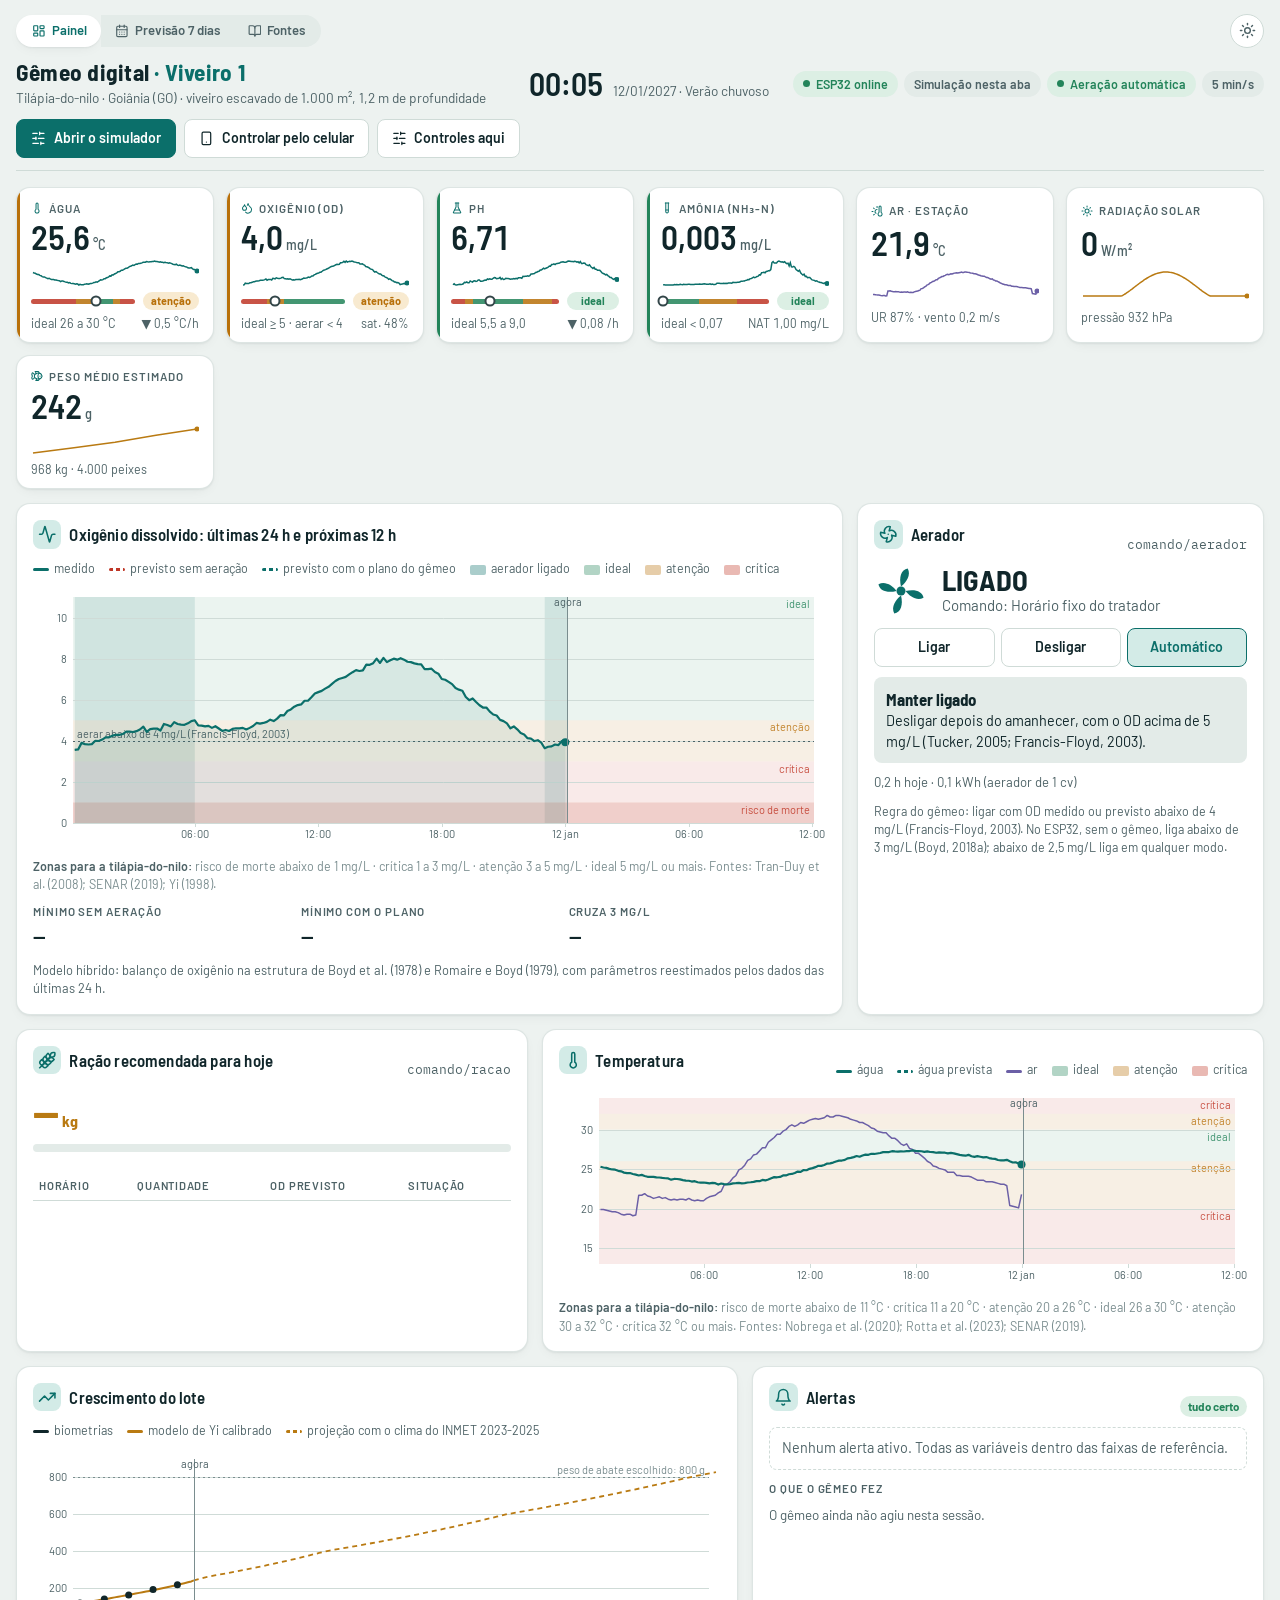
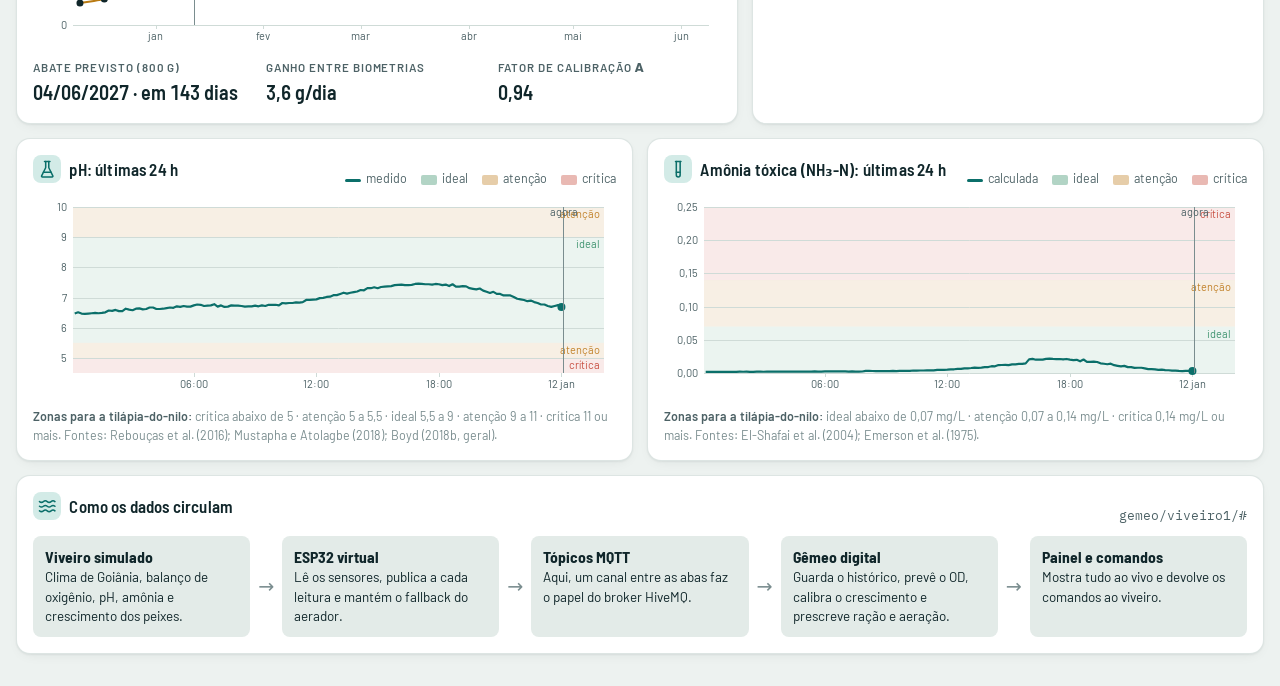
==== commit 0aa501cc: "Adiciona broker Eclipse na porta 443 Os três brokers públicos davam connack timeout na rede do compu" ====
--- a/index.html
+++ b/index.html
@@ -483,7 +483,8 @@
     <p class="sutil" id="mc-arquivo" style="margin:0;font-size:.88rem">Para controlar pelo celular, o site precisa estar hospedado (GitHub Pages, por exemplo) ou aberto pelo <span class="mono">servidor.py</span>. Aberto direto do arquivo, o celular não consegue acessar a página.</p>
     <div id="mc-config" class="mc-config">
       <p style="margin:0;font-size:.88rem">O computador e o celular trocam mensagens por um broker MQTT na internet, com um código de sala só desta apresentação.</p>
-      <label>Broker (WebSocket seguro)<input id="mc-broker" class="mono" spellcheck="false"></label>
+      <label>Broker (WebSocket seguro)<input id="mc-broker" class="mono" spellcheck="false" placeholder="automático: Eclipse (443), HiveMQ, EMQX e Mosquitto"></label>
+      <p class="sutil" style="margin:0;font-size:.78rem">Deixe em branco para usar os quatro brokers públicos ao mesmo tempo: se um não responder, os outros levam as mensagens.</p>
       <details><summary>Usuário e senha (só se o broker pedir)</summary>
         <label>Usuário<input id="mc-usuario" autocomplete="off"></label>
         <label>Senha<input id="mc-senha" type="password" autocomplete="off"></label>
@@ -495,7 +496,7 @@
       <span class="pill" id="mc-estado"></span>
       <div class="mc-qr" id="mc-qr"></div>
       <p class="mono mc-url" id="mc-url"></p>
-      <p class="sutil" style="margin:0;font-size:.85rem">Aponte a câmera do celular para o código. A simulação passa para o celular sem perder o estado, e este painel continua mostrando tudo.</p>
+      <p class="sutil" style="margin:0;font-size:.85rem">Aponte a câmera do celular para o código. O celular vira o controle remoto: a simulação continua rodando neste painel, que mostra tudo no projetor.</p>
       <p class="sutil" style="margin:0;font-size:.78rem" id="mc-outros"></p>
       <button class="btn" id="bt-mc-desligar">Desconectar e trocar de sala</button>
     </div>
@@ -1584,6 +1585,18 @@
 //  - servidor local (servidor.py): broker na própria máquina, tópicos gemeo/viveiro1/...
 //  - broker na internet (padrão: broker público da HiveMQ): tópicos gemeo/viveiro1/<sala>/..., com um código de sala aleatório
 const BROKER_PADRAO = 'wss://broker.hivemq.com:8884/mqtt';
+/* Brokers públicos usados juntos no modo automático: as duas pontas conectam em todos e publicam
+   em todos, e as mensagens repetidas são descartadas pelo id. Basta um broker funcionar dos dois lados.
+   (O HiveMQ público às vezes não responde ao CONNECT: "connack timeout"; redes de universidade costumam
+   bloquear portas fora da 443.) */
+const BROKERS_PUBLICOS = [
+  // Eclipse usa a porta 443 (a mesma do HTTPS), que passa por redes que bloqueiam as portas 8084/8884/8081
+  { nome: 'Eclipse', url: 'wss://mqtt.eclipseprojects.io:443/mqtt' },
+  { nome: 'HiveMQ', url: 'wss://broker.hivemq.com:8884/mqtt' },
+  { nome: 'EMQX', url: 'wss://broker.emqx.io:8084/mqtt' },
+  { nome: 'Mosquitto', url: 'wss://test.mosquitto.org:8081/mqtt' },
+];
+const brokerAuto = url => !url || url === 'auto' || url === BROKER_PADRAO;
 function carregarScript(src) { return new Promise((ok, erro) => { const s = document.createElement('script'); s.src = src; s.onload = ok; s.onerror = erro; document.head.appendChild(s); }); }
 const codificar = o => btoa(unescape(encodeURIComponent(JSON.stringify(o)))).replace(/=+$/, '');
 const decodificar = t => JSON.parse(decodeURIComponent(escape(atob(t))));
@@ -1591,7 +1604,7 @@
 class Barramento {
   constructor() {
     this.id = Math.random().toString(36).slice(2); this.vistos = new Set(); this.ouvintes = [];
-    this.mqtt = null; this.mqttOk = false; this.info = null; this.cfg = null; this.modoRede = null; this.prefixo = TOPICO;
+    this.mqtt = null; this.clientes = []; this.mqttOk = false; this.info = null; this.cfg = null; this.modoRede = null; this.prefixo = TOPICO;
     this.fila = []; this.aoMudarRede = () => {}; this.aoConectar = []; this.ultEspelho = 0;
     try { this.bc = new BroadcastChannel('gemeo-viveiro1'); this.bc.onmessage = e => this.chegou(e.data); } catch (e) { this.bc = null; }
     window.addEventListener('storage', e => { if (e.key === 'gemeo-viveiro1' && e.newValue) { try { this.chegou(JSON.parse(e.newValue)); } catch (_) {} } });
@@ -1617,41 +1630,57 @@
   async usarNuvem(cfg) {
     this.cfg = cfg; this.modoRede = 'nuvem';
     try { localStorage.setItem('gemeo-mqtt', JSON.stringify(cfg)); } catch (_) {}
-    return this.conectar(cfg.url || BROKER_PADRAO, cfg.usuario ? { username: cfg.usuario, password: cfg.senha || '' } : {}, TOPICO + cfg.sala + '/');
+    const alvos = brokerAuto(cfg.url) ? (window.GEMEO_BROKERS_TESTE || BROKERS_PUBLICOS) : [{ nome: cfg.url.replace(/^wss?:\/\//, '').replace(/[:/].*$/, ''), url: cfg.url }];
+    return this.conectar(alvos, cfg.usuario ? { username: cfg.usuario, password: cfg.senha || '' } : {}, TOPICO + cfg.sala + '/');
   }
   desligarNuvem() {
     try { localStorage.removeItem('gemeo-mqtt'); } catch (_) {}
-    if (this.mqtt) { try { this.mqtt.end(true); } catch (_) {} }
-    this.mqtt = null; this.mqttOk = false; this.cfg = null; this.modoRede = null; this.prefixo = TOPICO; this.aoMudarRede();
-  }
-  async conectar(url, extra, prefixo) {
+    this.encerrarClientes();
+    this.mqttOk = false; this.cfg = null; this.modoRede = null; this.prefixo = TOPICO; this.aoMudarRede();
+  }
+  encerrarClientes() { for (const k of this.clientes) { try { k.c.end(true); } catch (_) {} } this.clientes = []; this.mqtt = null; }
+  // conecta em um ou mais brokers ao mesmo tempo; "pronto" quando o primeiro responde (ou depois de 15 s)
+  async conectar(alvos, extra, prefixo) {
+    if (typeof alvos === 'string') alvos = [{ nome: 'MQTT', url: alvos }];
     if (!window.mqtt) await carregarScript('mqtt.min.js');
-    if (this.mqtt) { try { this.mqtt.end(true); } catch (_) {} }
+    this.encerrarClientes();
     this.prefixo = prefixo; this.mqttOk = false; this.erroRede = null;
-    await new Promise(ok => {
-      const c = window.mqtt.connect(url, { clientId: 'web-' + this.id, reconnectPeriod: 1500, keepalive: 20, connectTimeout: 10000, clean: true, ...extra });
-      this.mqtt = c; const fim = setTimeout(ok, 10000);
-      c.on('connect', () => {
-        this.mqttOk = true; this.erroRede = null;
-        c.subscribe(this.topicoAbas, { qos: 1 }, () => { for (const f of this.aoConectar) { try { f(); } catch (_) {} } });
-        clearTimeout(fim); ok(); this.aoMudarRede();
-      });
-      c.on('reconnect', () => this.aoMudarRede());
-      c.on('error', e => { this.erroRede = e && e.message; this.aoMudarRede(); });
-      c.on('offline', () => { this.mqttOk = false; this.aoMudarRede(); });
-      c.on('close', () => { if (this.mqttOk) { this.mqttOk = false; this.aoMudarRede(); } });
-      c.on('message', (t, pl) => { if (t === this.topicoAbas) { try { this.chegou(JSON.parse(pl.toString())); } catch (_) {} } });
+    const atualizar = () => {
+      const ok = this.clientes.filter(k => k.ok);
+      this.mqttOk = ok.length > 0; this.mqtt = ok.length ? ok[0].c : null;
+      const erros = this.clientes.filter(k => !k.ok && k.erro);
+      this.erroRede = this.mqttOk ? null : erros.length ? erros.map(k => `${k.nome}: ${k.erro}`).join('; ') : null;
+      this.aoMudarRede();
+    };
+    await new Promise(pronto => {
+      const fim = setTimeout(pronto, 15000);
+      for (const alvo of alvos) {
+        const k = { nome: alvo.nome, url: alvo.url, ok: false, erro: null };
+        const c = window.mqtt.connect(alvo.url, { clientId: 'gemeo-' + this.id + '-' + Math.random().toString(36).slice(2, 6), protocolVersion: 4, reconnectPeriod: 3000, keepalive: 30, connectTimeout: 15000, clean: true, ...extra });
+        k.c = c; this.clientes.push(k);
+        c.on('connect', () => {
+          k.ok = true; k.erro = null;
+          c.subscribe(this.topicoAbas, { qos: 1 }, () => { for (const f of this.aoConectar) { try { f(); } catch (_) {} } });
+          clearTimeout(fim); pronto(); atualizar();
+        });
+        c.on('error', e => { k.erro = (e && e.message) || 'erro'; atualizar(); });
+        c.on('offline', () => { k.ok = false; atualizar(); });
+        c.on('close', () => { if (k.ok) { k.ok = false; atualizar(); } });
+        c.on('message', (t, pl) => { if (t === this.topicoAbas) { try { this.chegou(JSON.parse(pl.toString())); } catch (_) {} } });
+      }
     });
   }
+  brokersOk() { return this.clientes.filter(k => k.ok).map(k => k.nome); }
   descricaoRede() { return !this.modoRede ? '' : this.modoRede === 'local' ? 'MQTT local' : `MQTT · sala ${this.cfg.sala}`; }
+  textoBrokers() { const ok = this.brokersOk(); return ok.length ? ` (${ok.join(', ')})` : ''; }
   linkCelular() {
     const base = location.href.replace(/[#?].*$/, '').replace(/[^/]*$/, '');
     if (this.modoRede === 'local') return `http://${this.info.ips[0]}:${this.info.porta}/simulador.html`;
     return this.cfg ? base + 'simulador.html#mqtt=' + codificar(this.cfg) : '';
   }
   // ações do controle remoto vão com QoS 1 (entrega garantida); o resto é estado periódico, QoS 0
-  publicar(m) { try { this.mqtt.publish(this.topicoAbas, JSON.stringify(m), { qos: m.tipo === 'acao' ? 1 : 0 }); } catch (_) {} }
-  textoRede() { return this.mqttOk ? this.descricaoRede() + ' conectado' : this.erroRede ? this.descricaoRede() + ': sem conexão, tentando de novo' : this.descricaoRede() + ': conectando...'; }
+  publicar(m) { const txt = JSON.stringify(m); for (const k of this.clientes) if (k.ok) { try { k.c.publish(this.topicoAbas, txt, { qos: m.tipo === 'acao' ? 1 : 0 }); } catch (_) {} } }
+  textoRede() { return this.mqttOk ? this.descricaoRede() + ' conectado' + this.textoBrokers() : this.erroRede ? this.descricaoRede() + ': sem conexão, tentando de novo' : this.descricaoRede() + ': conectando...'; }
   // espelha as leituras nos tópicos do contrato (…/agua/od etc.), para ver num cliente MQTT
   espelhar(leituras, t) {
     if (!this.mqttOk || !leituras || Date.now() - this.ultEspelho < 1000) return; this.ultEspelho = Date.now();
@@ -2058,7 +2087,7 @@
     const hospedado = /^https?:$/.test(location.protocol);
     $('#mc-config').hidden = !!bus.modoRede || !hospedado; $('#mc-conectado').hidden = !bus.modoRede;
     $('#mc-arquivo').hidden = hospedado || !!bus.modoRede;
-    $('#mc-estado').textContent = !bus.modoRede ? '' : bus.mqttOk ? `Conectado: ${bus.descricaoRede()}` : bus.erroRede ? `Sem conexão com o broker (${bus.erroRede})` : 'Conectando ao broker...';
+    $('#mc-estado').textContent = !bus.modoRede ? '' : bus.mqttOk ? `Conectado: ${bus.descricaoRede()}${bus.textoBrokers()}` : bus.erroRede ? `Ainda sem conexão (${bus.erroRede}). Tentando de novo... Se nenhum conectar, a rede deste computador pode estar bloqueando: ligue o computador no roteador do celular (dados móveis) e tente outra vez.` : 'Conectando aos brokers...';
     $('#mc-estado').className = 'pill ' + (bus.mqttOk ? 'ok' : bus.modoRede ? 'warn' : '');
     $('#bt-mc-desligar').hidden = bus.modoRede !== 'nuvem';
     if (!bus.modoRede) return;
@@ -2068,9 +2097,9 @@
     const outros = bus.modoRede === 'local' ? bus.info.ips.slice(1).map(ip => `http://${ip}:${bus.info.porta}/simulador.html`) : [];
     $('#mc-outros').textContent = outros.length ? 'Se não abrir, tente: ' + outros.join(' · ') : '';
   }
-  $('#bt-celular').onclick = () => { if (!$('#mc-broker').value) $('#mc-broker').value = BROKER_PADRAO; mostrarCelular(); };
+  $('#bt-celular').onclick = () => mostrarCelular();
   $('#bt-mc-conectar').onclick = async () => {
-    const cfg = { url: $('#mc-broker').value.trim() || BROKER_PADRAO, sala: novaSala() };
+    const cfg = { url: $('#mc-broker').value.trim() || 'auto', sala: novaSala() };
     const u = $('#mc-usuario').value.trim(); if (u) { cfg.usuario = u; cfg.senha = $('#mc-senha').value; }
     bus.usarNuvem(cfg); mostrarCelular();
   };
@@ -2338,7 +2367,8 @@
     // sem sala na nuvem e sem painel nesta máquina, a página simula sozinha (como antes)
     setTimeout(() => { if (papel === 'procurando' && !nuvem()) virarDono(new Simulador('verao'), 5); }, 1200);
   });
-  setInterval(() => { procurar(); if (papel !== 'dono') atualizarTopo(); }, 3000);
+  setInterval(procurar, 3000);
+  setInterval(() => { if (papel !== 'dono') atualizarTopo(); }, 1000);
   bus.aoMudarRede = () => atualizarRede();
   function atualizarRede() { const ch = $('#chip-rede'); if (!ch) return; ch.hidden = !bus.modoRede; ch.className = 'chip ' + (bus.mqttOk ? 'ok' : bus.erroRede ? 'crit' : 'neutro'); ch.textContent = bus.textoRede(); }
 }
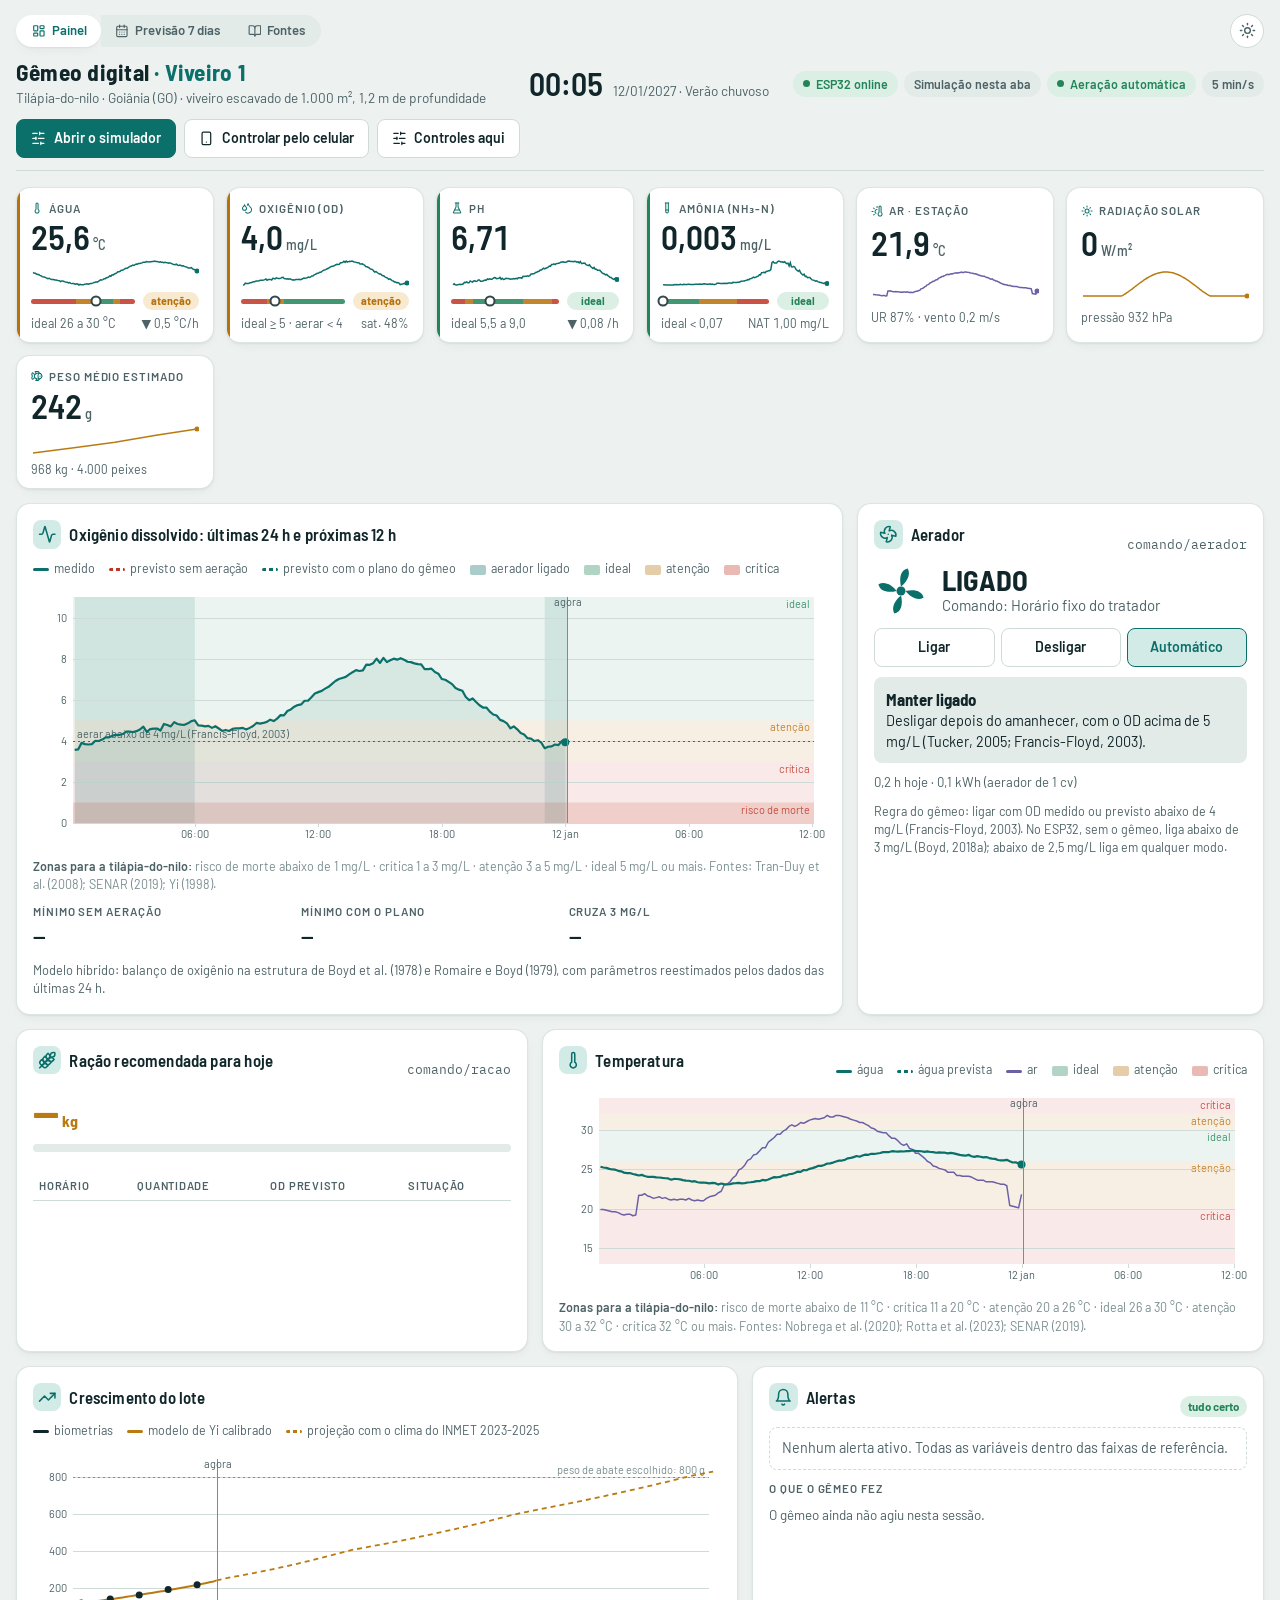
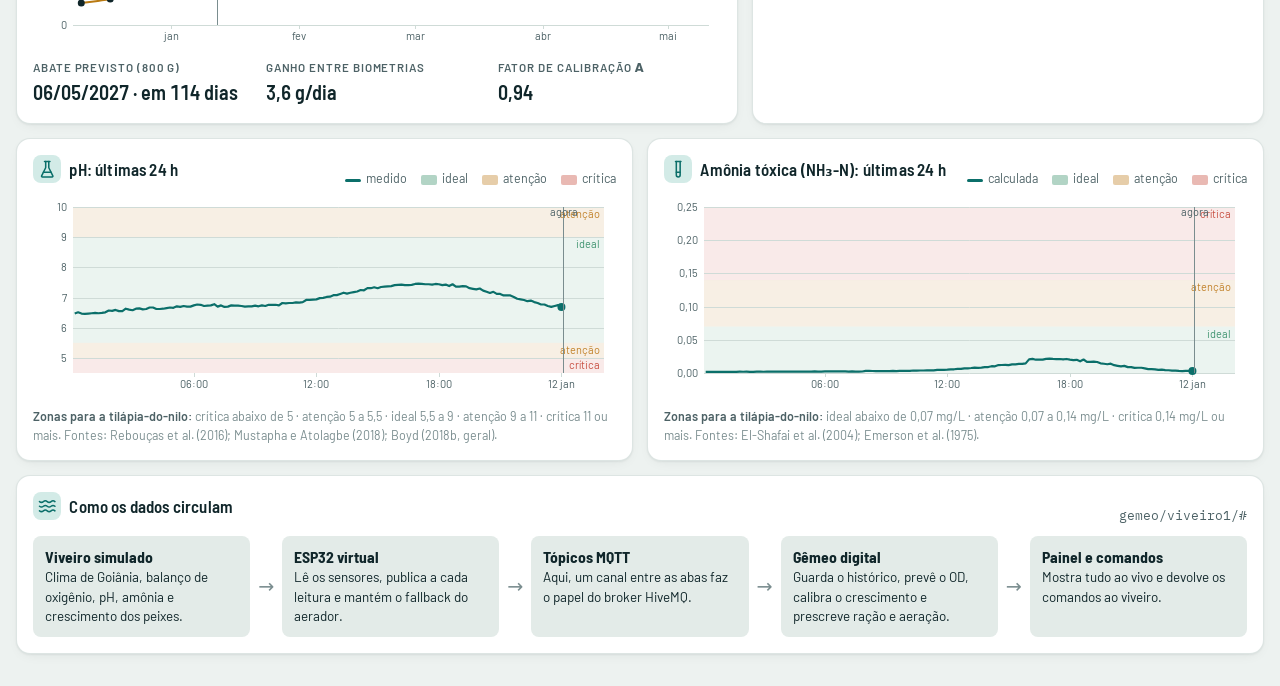
==== commit ed1f2483: "Calibra a regra de ração do gêmeo pelo apetite estimado do lote O experimento de lotes comparativos " ====
--- a/index.html
+++ b/index.html
@@ -267,7 +267,7 @@
 .mc-config input { padding: 8px 10px; border-radius: 8px; border: 1px solid var(--line); background: var(--bg); font-size: .9rem; }
 .mc-config details { display: grid; gap: 8px; font-size: .85rem; } .mc-config summary { cursor: pointer; color: var(--ink-2); }
 .mc-config details[open] label { margin-top: 8px; }
-#mc-estado { justify-self: center; }
+
 
 /* clima de referência (INMET) na aba Previsão */
 .clima-ref { width: 100%; border-collapse: collapse; font-size: .84rem; }
@@ -278,6 +278,20 @@
 .pv-comparacao { margin: 0 0 .7rem; font-size: .88rem; line-height: 1.5; }
 
 .espera-painel p { margin: 0 0 .8rem; color: var(--ink-2); line-height: 1.5; }
+
+/* janela do celular: nada pode alargar a caixa */
+.modal-caixa > *, .mc-config > * { min-width: 0; }
+.modal-caixa { max-height: calc(100dvh - 32px); overflow-y: auto; }
+.mc-status { border-radius: 10px; padding: 10px 12px; font-size: .84rem; background: var(--surface-2); display: grid; gap: 6px; overflow-wrap: anywhere; }
+.mc-status[data-estado="ok"] { background: var(--ok-soft); } .mc-status[data-estado="ok"] > b { color: var(--ok); }
+.mc-status[data-estado="warn"] > b { color: var(--warn); }
+.mc-status[data-estado="crit"] { background: var(--crit-soft); } .mc-status[data-estado="crit"] > b { color: var(--crit); }
+.mc-status ul { list-style: none; margin: 0; padding: 0; display: grid; grid-template-columns: repeat(2, minmax(0, 1fr)); gap: 2px 12px; }
+.mc-status li { display: flex; align-items: center; gap: 6px; color: var(--ink-2); }
+.mc-status li span { margin-left: auto; font-size: .76rem; }
+.mc-status li i { width: 8px; height: 8px; border-radius: 50%; background: var(--ink-3); flex: none; }
+.mc-status li[data-ok="1"] i { background: var(--ok); } .mc-status li[data-ok="0"] i { background: var(--crit); }
+.mc-dica { margin: 2px 0 0; color: var(--ink); line-height: 1.45; }
 
 </style>
 </head>
@@ -493,7 +507,7 @@
       <button class="btn primario" id="bt-mc-conectar">Conectar e gerar o QR code</button>
     </div>
     <div id="mc-conectado" class="mc-config" hidden>
-      <span class="pill" id="mc-estado"></span>
+      <div class="mc-status" id="mc-estado" role="status" aria-live="polite"></div>
       <div class="mc-qr" id="mc-qr"></div>
       <p class="mono mc-url" id="mc-url"></p>
       <p class="sutil" style="margin:0;font-size:.85rem">Aponte a câmera do celular para o código. O celular vira o controle remoto: a simulação continua rodando neste painel, que mostra tudo no projetor.</p>
@@ -979,7 +993,7 @@
       this.v.aerador = ligar; this.origemAerador = 'gemeo';
     } else if (topico === 'comando/racao' && this.ctl.manejo === 'gemeo') {
       const kg = +valor;
-      const r = this.v.alimentar(kg, 1 / Math.max(1, this.planoRefeicoes || 3), this.verdade);
+      const r = this.v.alimentar(kg, 1 / refeicoesTabela(this.v.W), this.verdade);   // fração do apetite do dia: uma das refeições da tabela
       this.refeicoes.push({ t: this.t, kg, origem: 'gemeo' });
       // a sombra já come pela tabela no manejoTradicional
     }
@@ -1165,7 +1179,7 @@
   for (let d = 1; d <= diasMax; d++) {
     t += DIA;
     const Tw = NORMAIS.tmed[mesDe(t)] + desvioAgua * Math.exp(-d / 10);
-    const racao = W * pctTabela(W) / 100 * fatorTemperatura(Tw);
+    const racao = W * pctTabela(W) / 100 * fatorRacaoGemeo(Tw);
     const C = Math.min(racao, apetiteYi(W, Tw, 6, 0.02, alfa));
     W = Math.max(1, W + ganhoYi(W, Tw, C, alfa));
     if (d % 3 === 0) pts.push({ t, W });
@@ -1182,12 +1196,18 @@
 function fatorTemperatura(T) {
   if (T < 16) return 0; if (T < 20) return 0.6; if (T < 25) return 0.8; if (T < 30) return 1; if (T <= 32) return 0.8; return 0;
 }
+/* regra de ração do gêmeo, calibrada no experimento de lotes comparativos (validacao/, 24/11/2026):
+   mantém os limites de não alimentar do SENAR (abaixo de 16 °C e acima de 32 °C) e, entre eles, troca os
+   degraus fixos de 60% e 80% pelo teto de apetite do modelo de Yi calibrado pelas biometrias (α).
+   Com os degraus fixos, o gêmeo atrasava o abate em ~6 dias no verão chuvoso (água a 23–25 °C) sem
+   economizar ração. Calibrada contra o simulador, não contra dados de viveiro. */
+function fatorRacaoGemeo(T) { return T < 16 || T > 32 ? 0 : 1; }
 // oxigênio: só alimentar com OD > 3 mg/L (SENAR, 2019; Rotta et al., 2023)
 function fatorOD(od) { return od > 3 ? 1 : 0; }
 function prescreverRacao({ W, N, alfa, prevOD, TwMedio, t }) {
   const nRef = refeicoesTabela(W);
   const base = N * W * pctTabela(W) / 100 / 1000;                // kg/dia pela tabela
-  const fT = fatorTemperatura(TwMedio);
+  const fT = fatorRacaoGemeo(TwMedio);
   const teto = apetiteYi(W, TwMedio, 6, 0.02, alfa) * N / 1000;   // saciedade pelo modelo de Yi
   const dia0 = Math.floor(t / DIA) * DIA;
   const candidatas = [8, 9.5, 11, 12.5, 14, 15.5, 17];
@@ -1203,8 +1223,7 @@
   const Tt = TwMedio.toFixed(1).replace('.', ',');
   if (fT === 0) motivo = TwMedio < 16 ? `Água prevista a ${Tt} °C, abaixo de 16 °C: não alimentar (SENAR, 2019).` : `Água prevista a ${Tt} °C, acima de 32 °C: não alimentar (SENAR, 2019).`;
   else if (totalAlvo < base * fT - 1e-6) motivo = 'Limitado pelo apetite estimado pelo modelo de crescimento (Yi, 1998).';
-  else if (fT < 1) motivo = `Água prevista a ${Tt} °C: ${Math.round(fT * 100)}% da tabela (SENAR, 2019, Tabela 3).`;
-  else motivo = `Água prevista a ${Tt} °C, na faixa de 25 a 29 °C: 100% da tabela (SENAR, 2019).`;
+  else motivo = `Água prevista a ${Tt} °C: tabela cheia (SENAR, 2019); o apetite estimado do lote (Yi, 1998, α = ${String(alfa).replace('.', ',')}) está acima dela.`;
   if (refeicoes.some(r => r.fator < 1)) motivo += ' Refeições com OD previsto até 3 mg/L ficam suspensas.';
   return { nRef, base, fT, teto, alvo: totalAlvo, total, refeicoes, motivo, pct: total / (N * W / 1000) * 100 };
 }
@@ -1323,7 +1342,7 @@
       }
       semAer = min;
     }
-    const TwMed = somaTw / n, fT = fatorTemperatura(TwMed);
+    const TwMed = somaTw / n, fT = fatorRacaoGemeo(TwMed);
     const base = N * W * pctTabela(W) / 100 / 1000;
     const sac = apetiteYi(W, TwMed, 6, 0.02, est.alfa) * N / 1000;
     const nRef = refeicoesTabela(W);
@@ -1334,10 +1353,10 @@
     const flags = [];
     const zT = faixaZona('temp', TwMed);
     if (zT.nivel === 'morte') flags.push({ nivel: 'critico', txt: `Água a ${fmtNum(TwMed, 1)} °C: risco de morte por frio.`, refs: ['nobrega2020'] });
-    else if (TwMed < 20) flags.push({ nivel: 'critico', txt: `Água a ${fmtNum(TwMed, 1)} °C, abaixo do conforto da tilápia: a alimentação pode parar; ração a ${Math.round(fT * 100)}% da tabela.`, refs: ['nobrega2020', 'rotta2023', 'senar2019'] });
-    else if (TwMed < 26) flags.push({ nivel: 'atencao', txt: `Água a ${fmtNum(TwMed, 1)} °C, abaixo da faixa ideal (26 a 30 °C): menos apetite e crescimento; ${fT >= 1 ? 'a tabela ainda manda ração cheia (25 a 29 °C)' : `ração a ${Math.round(fT * 100)}% da tabela`}.`, refs: ['nobrega2020', 'senar2019'] });
+    else if (TwMed < 20) flags.push({ nivel: 'critico', txt: `Água a ${fmtNum(TwMed, 1)} °C, abaixo do conforto da tilápia: a alimentação pode parar; ${fT > 0 ? 'ração limitada ao apetite estimado do lote' : 'não alimentar'}.`, refs: ['nobrega2020', 'rotta2023', 'senar2019', 'yi1998'] });
+    else if (TwMed < 26) flags.push({ nivel: 'atencao', txt: `Água a ${fmtNum(TwMed, 1)} °C, abaixo da faixa ideal (26 a 30 °C): menos apetite e crescimento; ração da tabela limitada ao apetite estimado do lote.`, refs: ['nobrega2020', 'senar2019', 'yi1998'] });
     else if (TwMed > 32) flags.push({ nivel: 'critico', txt: 'Água acima de 32 °C: não alimentar e vigiar o OD.', refs: ['senar2019', 'boyd2018a'] });
-    else if (TwMed >= 30) flags.push({ nivel: 'atencao', txt: 'Água acima da faixa ideal: menos oxigênio dissolvido e mais consumo; ração a 80%, antes do pico de calor.', refs: ['senar2019', 'nobrega2020', 'boyd2018a'] });
+    else if (TwMed >= 30) flags.push({ nivel: 'atencao', txt: 'Água acima da faixa ideal: menos oxigênio dissolvido e mais consumo; ração limitada ao apetite estimado, antes do pico de calor.', refs: ['senar2019', 'nobrega2020', 'boyd2018a'] });
     if (semAer && semAer.od < 4) {
       const zo = faixaZona('od', semAer.od).nivel;
       flags.push({ nivel: zo === 'atencao' ? 'atencao' : 'critico', txt: `Sem aeração, o OD chegaria a ${fmtNum(semAer.od, 1)} mg/L às ${fmtHora(semAer.t)}${zo === 'morte' ? ', com risco de morte' : zo === 'critico' ? ', na zona crítica' : ''}: programar aeração noturna.`, refs: zo === 'morte' ? ['yi1998', 'francis2003', 'boyd1978'] : zo === 'critico' ? ['senar2019', 'francis2003', 'boyd1978'] : ['trandy2008', 'francis2003', 'boyd1978'] });
@@ -1353,7 +1372,7 @@
 }
 const fmtNum = (x, d) => x.toFixed(d).replace('.', ',');
 
-if (false) module.exports = { ZONAS, faixaZona, nivelZona, consequenciasSemana, ambienteEm, simularPeso, Simulador, CENARIOS, preverOD, ajustarOD, calibrarCrescimento, projetarCrescimento, prescreverRacao, decidirAerador, avaliarAlertas, apetiteYi, ganhoYi, tau, odSat, fracNH3, pctTabela, fatorTemperatura, NORMAIS, fmtHora, fmtData, horaDe, DIA, H, MIN };
+if (false) module.exports = { ZONAS, faixaZona, nivelZona, consequenciasSemana, ambienteEm, simularPeso, Simulador, CENARIOS, preverOD, ajustarOD, calibrarCrescimento, projetarCrescimento, prescreverRacao, decidirAerador, avaliarAlertas, apetiteYi, ganhoYi, tau, odSat, fracNH3, pctTabela, fatorTemperatura, fatorRacaoGemeo, NORMAIS, fmtHora, fmtData, horaDe, DIA, H, MIN };
 
 /* =====================================================================
    Parte 2: o gêmeo digital em execução (o que o servidor faria).
@@ -1536,7 +1555,8 @@
   ['NH₃ até 0,05 mg/L para a tilápia (≈ 0,04 de NH₃-N, dentro da zona ideal)', 'apoio', ['kubitza2026'], 'especie'],
   ['Fração de amônia não ionizada pela temperatura e pelo pH', 'fórmula', ['emerson1975'], 'geral'],
   ['Ração por faixa de peso, refeições por dia e conversão esperada', 'SENAR, Tabela 1', ['senar2019'], 'especie'],
-  ['Fator de temperatura da ração (0, 60, 80, 100, 80 e 0%)', 'SENAR, Tabela 3', ['senar2019'], 'especie'],
+  ['Não alimentar com a água abaixo de 16 °C ou acima de 32 °C', 'SENAR, Tabela 3', ['senar2019'], 'especie'],
+  ['Entre 16 e 32 °C, ração da tabela limitada ao apetite do modelo de Yi calibrado pelas biometrias, no lugar dos degraus de 60% e 80% do SENAR (calibrado contra o simulador no experimento de lotes comparativos)', 'regra do gêmeo', ['yi1998', 'senar2019'], 'derivado'],
   ['Só alimentar com OD acima de 3 mg/L', 'regra de ração', ['senar2019', 'rotta2023'], 'especie'],
   ['Aerar com OD medido ou previsto abaixo de 4 mg/L', 'regra do gêmeo', ['francis2003'], 'geral'],
   ['Desligar o aerador com OD de 5 mg/L ou mais e sol', 'regra do gêmeo', ['tucker2005', 'francis2003'], 'geral'],
@@ -1665,12 +1685,14 @@
         });
         c.on('error', e => { k.erro = (e && e.message) || 'erro'; atualizar(); });
         c.on('offline', () => { k.ok = false; atualizar(); });
-        c.on('close', () => { if (k.ok) { k.ok = false; atualizar(); } });
+        c.on('close', () => { if (k.ok) { k.ok = false; atualizar(); } else if (!k.erro) { k.erro = 'conexão recusada'; atualizar(); } });
+        setTimeout(() => { if (!k.ok && !k.erro && this.clientes.includes(k)) { k.erro = 'sem resposta'; atualizar(); } }, 16000);
         c.on('message', (t, pl) => { if (t === this.topicoAbas) { try { this.chegou(JSON.parse(pl.toString())); } catch (_) {} } });
       }
     });
   }
   brokersOk() { return this.clientes.filter(k => k.ok).map(k => k.nome); }
+  todosFalharam() { return !this.mqttOk && this.clientes.length > 0 && this.clientes.every(k => k.erro); }
   descricaoRede() { return !this.modoRede ? '' : this.modoRede === 'local' ? 'MQTT local' : `MQTT · sala ${this.cfg.sala}`; }
   textoBrokers() { const ok = this.brokersOk(); return ok.length ? ` (${ok.join(', ')})` : ''; }
   linkCelular() {
@@ -1700,6 +1722,15 @@
     this.vistos.add(m.mid); if (this.vistos.size > 400) this.vistos = new Set([...this.vistos].slice(-200));
     for (const f of this.ouvintes) f(m);
   }
+}
+
+// quadro de status da conexão na janela do celular: uma linha por broker e, se nenhum responder, o que fazer
+function statusRede(bus) {
+  if (!bus.modoRede) return '';
+  const titulo = bus.mqttOk ? `Conectado · sala ${esc(bus.cfg ? bus.cfg.sala : 'local')}` : bus.todosFalharam() ? 'Nenhum broker respondeu' : 'Conectando...';
+  const itens = bus.clientes.map(k => `<li data-ok="${k.ok ? 1 : k.erro ? 0 : ''}"><i></i>${esc(k.nome)}<span>${k.ok ? 'conectado' : k.erro ? 'sem resposta' : 'tentando'}</span></li>`).join('');
+  const dica = bus.todosFalharam() ? `<p class="mc-dica">A rede deste computador parece bloquear a conexão com os brokers (todos deram "${esc(bus.clientes[0].erro)}"). Ligue o computador no roteador do celular (dados móveis 4G) ou em outra rede e clique em <b>Desconectar e trocar de sala</b>. O site continua tentando sozinho.</p>` : '';
+  return `<b>${titulo}</b>${itens ? `<ul>${itens}</ul>` : ''}${dica}`;
 }
 
 /* ---------------- motor: roda o simulador e monta as mensagens do ESP32 ---------------- */
@@ -2087,8 +2118,8 @@
     const hospedado = /^https?:$/.test(location.protocol);
     $('#mc-config').hidden = !!bus.modoRede || !hospedado; $('#mc-conectado').hidden = !bus.modoRede;
     $('#mc-arquivo').hidden = hospedado || !!bus.modoRede;
-    $('#mc-estado').textContent = !bus.modoRede ? '' : bus.mqttOk ? `Conectado: ${bus.descricaoRede()}${bus.textoBrokers()}` : bus.erroRede ? `Ainda sem conexão (${bus.erroRede}). Tentando de novo... Se nenhum conectar, a rede deste computador pode estar bloqueando: ligue o computador no roteador do celular (dados móveis) e tente outra vez.` : 'Conectando aos brokers...';
-    $('#mc-estado').className = 'pill ' + (bus.mqttOk ? 'ok' : bus.modoRede ? 'warn' : '');
+    $('#mc-estado').innerHTML = statusRede(bus);
+    $('#mc-estado').dataset.estado = bus.mqttOk ? 'ok' : bus.todosFalharam() ? 'crit' : 'warn';
     $('#bt-mc-desligar').hidden = bus.modoRede !== 'nuvem';
     if (!bus.modoRede) return;
     const url = bus.linkCelular();
@@ -2503,7 +2534,7 @@
     $('#pv-ref-semana').innerHTML = `<b>Semana prevista contra a referência de ${MESES[mRef]}:</b> máximas ${sinal(dTx)} °C e mínimas ${sinal(dTn)} °C em relação à média; chuva de ${fmt(chuvaSem, 0)} mm, contra ${fmt(chuvaEsp, 0)} mm esperados em ${nD} dias. ${Math.abs(dTx) > 2 * NORMAIS.anomDP[mRef] ? 'A semana foge bastante do normal do mês (mais de 2 desvios-padrão).' : 'Dentro da variação comum do mês.'} ${refsTxt(['inmet'])}`;
     $('#pv-ref').innerHTML = MESES.map((nome, m) => `<tr${m === mRef ? ' class="atual"' : ''}><td><b>${nome}</b></td><td class="num">${fmt(NORMAIS.tmax[m], 1)} °C</td><td class="num">${fmt(NORMAIS.tmin[m], 1)} °C</td><td class="num">${fmt(NORMAIS.tmed[m], 1)} °C</td><td class="num">± ${fmt(NORMAIS.anomDP[m], 1)} °C</td><td class="num">${fmt(NORMAIS.chuva[m], 0)} mm</td><td class="num">${Math.round(NORMAIS.pchuva[m] * 100)}%</td><td class="num">${fmt(NORMAIS.ur[m], 0)}%</td><td class="num">${fmt(NORMAIS.vento[m], 1)} m/s</td><td class="num">${fmt(NORMAIS.rad[m], 1)} MJ/m²</td><td class="num">${fmt(NORMAIS.pressao[m], 0)} hPa</td></tr>`).join('');
     $('#pv-ref-nota').textContent = `Calculado pelo protótipo com os dados horários de ${NORMAIS.estacao} de 2023 a 2025 (hora local = UTC − 3). Máxima e mínima são médias das máximas e mínimas de cada dia; "dias com chuva" conta dias com 1 mm ou mais; "variação diária" é o desvio-padrão da temperatura média de um dia em torno da média do mês. 2025 tem falhas na estação de junho a dezembro. Extremos do período: ${fmt(NORMAIS.extremos.tmax, 1)} °C, ${fmt(NORMAIS.extremos.tmin, 1)} °C e ${fmt(NORMAIS.extremos.chuvaDia, 0)} mm num só dia. Vento medido a 10 m. O clima simulado usa estes números e o ciclo médio de cada hora.`;
-    $('#pv-metodo').innerHTML = `Como é calculado: a água segue a média do ar ${refsTxt(['rotta2023'])}; o OD vem do balanço de oxigênio ${refsTxt(['boyd1978', 'romaire1979'])} com os parâmetros que o gêmeo ajustou nas últimas 24 h${est.theta ? '' : ' (sem dados ainda: valores iniciais)'} e a radiação prevista; a ração usa a tabela e o fator de temperatura ${refsTxt(['senar2019'])} limitados ao apetite do modelo de Yi; o lote vem das biometrias do viveiro.`;
+    $('#pv-metodo').innerHTML = `Como é calculado: a água segue a média do ar ${refsTxt(['rotta2023'])}; o OD vem do balanço de oxigênio ${refsTxt(['boyd1978', 'romaire1979'])} com os parâmetros que o gêmeo ajustou nas últimas 24 h${est.theta ? '' : ' (sem dados ainda: valores iniciais)'} e a radiação prevista; a ração usa a tabela ${refsTxt(['senar2019'])} limitada ao apetite do modelo de Yi calibrado ${refsTxt(['yi1998'])}, sem alimentar abaixo de 16 °C nem acima de 32 °C; o lote vem das biometrias do viveiro.`;
   }
   window.addEventListener('resize', () => st.dias && desenhar());
   const api = {
